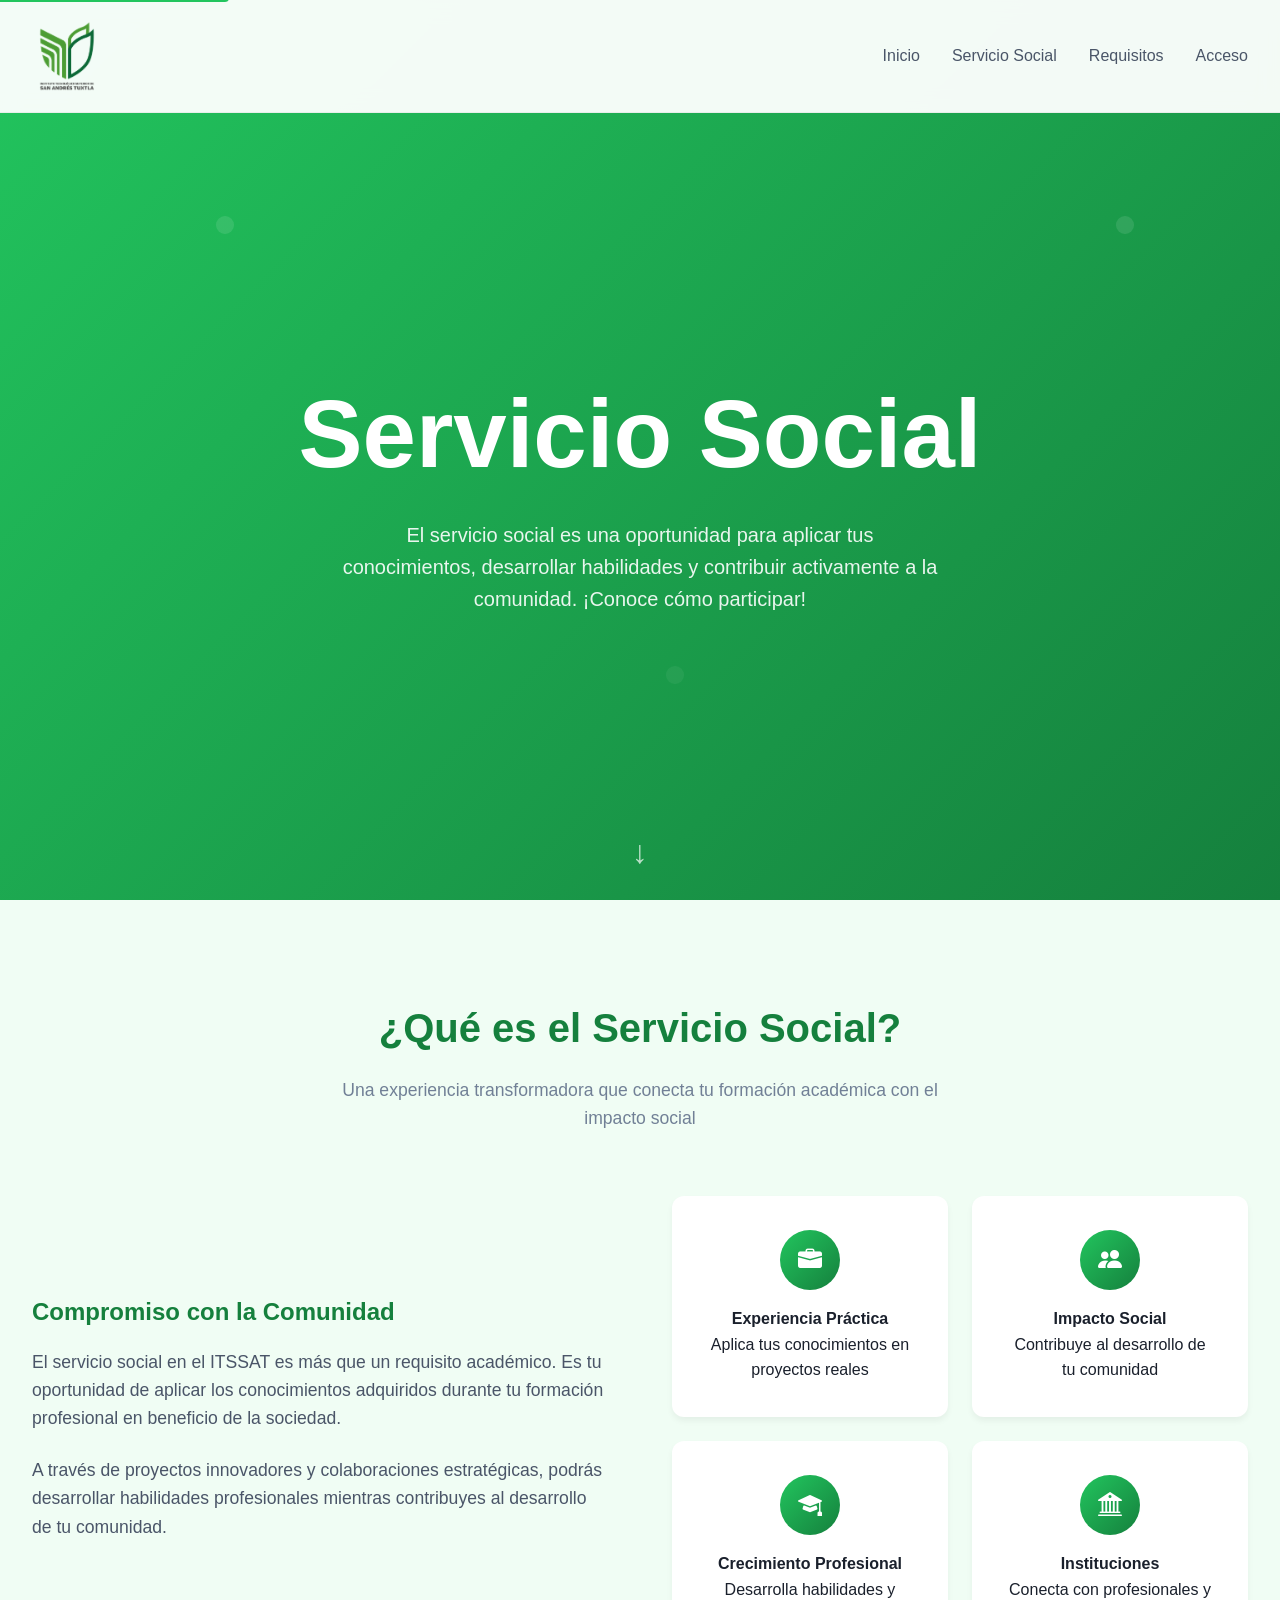
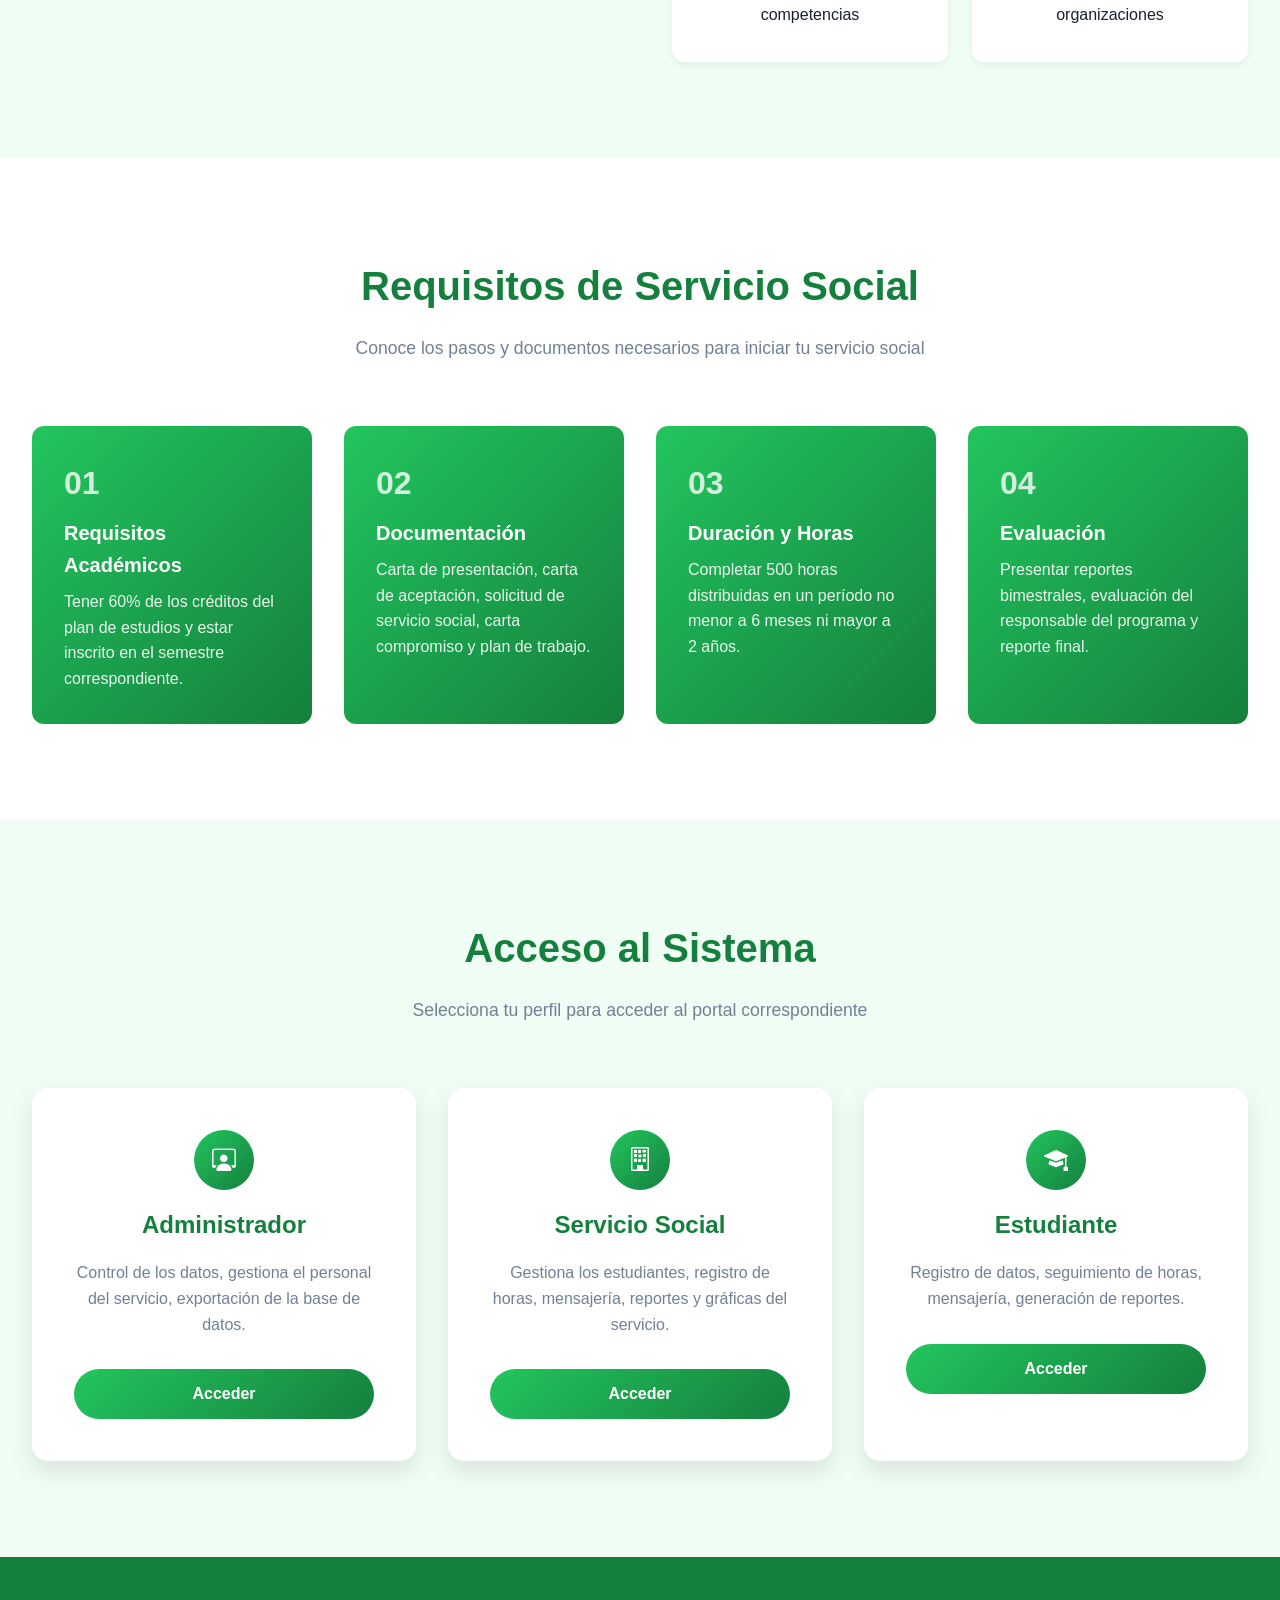
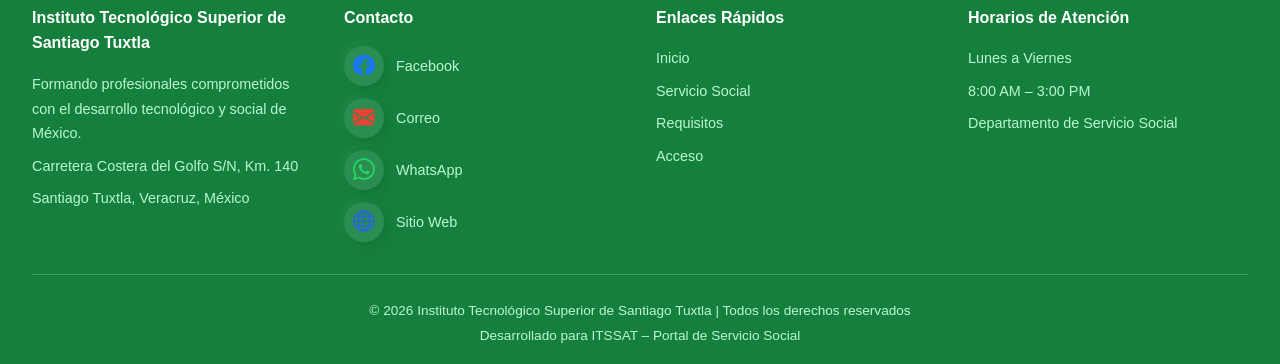
==== login.html @ a5c247c0 "Add files via upload" ====
<!DOCTYPE html>
<html lang="es">
<head>
    <meta charset="UTF-8">
    <meta name="viewport" content="width=device-width, initial-scale=1.0">
    <meta name="robots" content="noindex, nofollow">
    <meta http-equiv="X-Content-Type-Options" content="nosniff">
    <meta http-equiv="X-Frame-Options" content="SAMEORIGIN">
    <meta http-equiv="Referrer-Policy" content="strict-origin-when-cross-origin">
    <title>Acceso · ITSSAT</title>
    <link rel="icon" type="image/png" href="tec.png">
    <link rel="stylesheet"
          href="https://cdnjs.cloudflare.com/ajax/libs/font-awesome/6.4.0/css/all.min.css"
          integrity="sha512-iecdLmaskl7CVkqkXNQ/ZH/XLlvWZOJyj7Yy7tcenmpD1ypASozpmT/E0iPtmFIB46ZmdtAc9eNBvH0H/ZpiBw=="
          crossorigin="anonymous" referrerpolicy="no-referrer">
    <link rel="stylesheet" href="style_componentes.css">
    <link rel="stylesheet" href="style_login.css">
    <link rel="stylesheet" href="style_animaciones.css">
</head>
<body>

<!-- PRELOADER -->
    <div class="preloader" id="preloader" aria-hidden="true" role="status">
        <div class="loader"></div>
    </div>

<!-- PANEL BIENVENIDA -->
    <div class="container-bienvenido">
        <img src="Itssat.png"
             class="logo"
             alt="Logo del Instituto Tecnológico Superior de Santiago Tuxtla"
             width="120" height="130">
        <div class="bienvenida">
            <h1 id="tituloRol">Bienvenido</h1>
            <p id="subtituloRol"></p>
        </div>
    </div>

<!-- PANEL FORMULARIOS -->
    <div class="container-derecho">
        <div class="form-container">

            <!-- FORMULARIO 1: LOGIN -->
            <div id="loginForm" class="form-section active" role="region" aria-label="Iniciar sesión">
                <div class="form-header">
                    <div class="icon-header" aria-hidden="true"><i class="fas fa-circle-user"></i></div>
                    <h2>Iniciar Sesión</h2>
                </div>
                <div id="loginForm" class="form-section active">
                <form id="formLogin" novalidate autocomplete="on">
                    <div class="form-group">
                        <label for="correo" class="sr-only">Correo electrónico</label>
                        <span class="icon" aria-hidden="true">📧</span>
                        <input type="email" id="correo" name="correo"
                               placeholder="Correo Electrónico"
                               autocomplete="username"
                               maxlength="100" required>
                    </div>
                    <div class="form-group">
                        <label for="password" class="sr-only">Contraseña</label>
                        <span class="icon" aria-hidden="true">🔑</span>
                        <input type="password" id="password" name="password"
                               placeholder="Contraseña"
                               autocomplete="current-password"
                               maxlength="20" required>
                        <button type="button" class="toggle-password" id="togglePasswordBtn"
                                aria-label="Mostrar u ocultar contraseña">👁️</button>
                    </div>
                    <div class="btn-group">
                        <button type="submit" id="loginBtn" class="btn-login btn-verde-login">Iniciar Sesión</button>
                    </div>
                    <div class="separador"></div>
                    <div class="btn-group">
                        <button type="button" class="btn-login btn-red-login" id="irRecuperacionBtn">¿Olvidé mi Contraseña?</button>
                    </div>
                </form>
                </div>
            </div>

            <!-- FORMULARIO 2: RECUPERACIÓN PASO 1 -->
            <div id="recoveryForm" class="form-section" role="region" aria-label="Recuperar contraseña">
                <div class="form-header">
                    <div class="icon-header" aria-hidden="true"><i class="fas fa-lock icon-spinning"></i></div>
                    <h2>Recuperar Contraseña</h2>
                </div>
                <p class="recovery-subtitle">Ingresa tu correo para identificarte</p>
                <form id="formRecuperar" novalidate>
                    <div class="form-group">
                        <label for="correo_recuperar" class="sr-only">Correo electrónico</label>
                        <span class="icon" aria-hidden="true">📧</span>
                        <input type="email" id="correo_recuperar" name="correo_recuperar"
                               placeholder="Correo Electrónico"
                               autocomplete="email"
                               maxlength="100" required>
                    </div>
                    <div class="btn-group">
                        <button type="submit" class="btn-login btn-verde-login">Continuar</button>
                    </div>
                    <div class="separador"></div>
                    <div class="btn-group">
                        <button type="button" class="btn-login btn-red-login" id="irLoginBtn">Volver al Login</button>
                    </div>
                </form>
            </div>

            <!-- FORMULARIO 3: RECUPERACIÓN PASO 2 (desafío) -->
            <div id="challengeForm" class="form-section" role="region" aria-label="Verificar identidad">
                <div class="form-header">
                    <div class="icon-header" aria-hidden="true"><i class="fas fa-shield-halved"></i></div>
                    <h2>Verificar Identidad</h2>
                </div>
                <p class="recovery-subtitle">Ingresa tus credenciales secretas</p>
                <form id="formDesafio" novalidate>
                    <div class="form-group recovery-input-wrap">
                        <label for="respuesta_0" class="sr-only">Clave secreta 1</label>
                        <span class="icon" aria-hidden="true">🔑</span>
                        <input type="password" name="respuestas[]" id="respuesta_0"
                               placeholder="Clave secreta 1" autocomplete="off" maxlength="20" required>
                        <button type="button" class="toggle-password"
                                aria-label="Mostrar clave secreta 1" data-target="respuesta_0">👁️</button>
                    </div>
                    <div class="form-group recovery-input-wrap">
                        <label for="respuesta_1" class="sr-only">Clave secreta 2</label>
                        <span class="icon" aria-hidden="true">🔑</span>
                        <input type="password" name="respuestas[]" id="respuesta_1"
                               placeholder="Clave secreta 2" autocomplete="off" maxlength="20" required>
                        <button type="button" class="toggle-password"
                                aria-label="Mostrar clave secreta 2" data-target="respuesta_1">👁️</button>
                    </div>
                    <div class="form-group recovery-input-wrap">
                        <label for="respuesta_2" class="sr-only">Clave secreta 3</label>
                        <span class="icon" aria-hidden="true">🔑</span>
                        <input type="password" name="respuestas[]" id="respuesta_2"
                               placeholder="Clave secreta 3" autocomplete="off" maxlength="20" required>
                        <button type="button" class="toggle-password"
                                aria-label="Mostrar clave secreta 3" data-target="respuesta_2">👁️</button>
                    </div>
                    <div class="btn-group">
                        <button type="submit" class="btn-login btn-verde-login">Verificar</button>
                    </div>
                    <div class="separador"></div>
                    <div class="btn-group">
                        <button type="button" class="btn-login btn-red-login" id="cancelarDesafioBtn">Cancelar</button>
                    </div>
                </form>
            </div>

            <!-- FORMULARIO 4: NUEVA CONTRASEÑA (paso 3) -->
            <div id="resetPassForm" class="form-section" role="region" aria-label="Nueva contraseña">
                <div class="form-header">
                    <div class="icon-header" aria-hidden="true"><i class="fas fa-lock-open"></i></div>
                    <h2>Nueva Contraseña</h2>
                </div>
                <form id="formNuevaPass" novalidate>
                    <div class="form-group">
                        <label for="nueva_password" class="sr-only">Nueva contraseña</label>
                        <span class="icon" aria-hidden="true">🔒</span>
                        <input type="password" id="nueva_password" name="nueva_password"
                               placeholder="Nueva contraseña"
                               autocomplete="new-password"
                               maxlength="20" required>
                        <button type="button" class="toggle-password" id="toggleNuevaBtn"
                                aria-label="Mostrar nueva contraseña">👁️</button>
                    </div>
                    <div class="pass-strength"
                         role="progressbar" aria-label="Fortaleza de contraseña"
                         aria-valuenow="0" aria-valuemin="0" aria-valuemax="100">
                        <div class="pass-strength-fill" id="passStrengthFill2"></div>
                    </div>
                    <span class="pass-hint" id="passStrengthLabel2" aria-live="polite">
                        Escribe para ver la fortaleza
                    </span>
                    <div class="form-group">
                        <label for="repetir_password" class="sr-only">Repite la contraseña</label>
                        <span class="icon" aria-hidden="true">🔒</span>
                        <input type="password" id="repetir_password" name="repetir_password"
                               placeholder="Repite la contraseña"
                               autocomplete="new-password"
                               maxlength="20" required>
                        <button type="button" class="toggle-password" id="toggleRepetirBtn"
                                aria-label="Mostrar repetición de contraseña">👁️</button>
                    </div>
                    <p id="msg-pass" class="msg-pass msg-pass--hidden" aria-live="polite" role="alert"></p>
                    <div class="btn-group">
                        <button type="submit" id="btnGuardarPass" class="btn-login btn-verde-login" disabled>Confirmar</button>
                    </div>
                </form>
                <div class="separador"></div>
                <div class="btn-group">
                    <button type="button" class="btn-login btn-red-login" id="cancelarResetBtn">Cancelar</button>
                </div>
            </div>

        </div>
    </div>

<!-- MODAL UNIVERSAL -->
    <div class="modal-overlay" id="modalOverlay" role="dialog" aria-modal="true"
         aria-labelledby="modalTitle" aria-describedby="modalText">
        <div class="modal-content" id="modalContent">
            <i   class="modal-icon"    id="modalIcon"    aria-hidden="true"></i>
            <div class="modal-title"   id="modalTitle"   tabindex="-1"></div>
            <div class="modal-text"    id="modalText"></div>
            <div class="modal-actions" id="modalActions"></div>
        </div>
    </div>

    <script src="componentes.js"></script>
    <script src="login.js"></script>
    <script>
        /* ── CONFIGURACIÓN ── */
        /* IMPORTANTE: cambia esta URL por la de tu Byet Host cuando la tengas */
        var API_URL = 'https://serviciosocial.byethost11.com/api_login.php';

        /* Detectar rol desde la URL: login.html?role=administrador */
        var ROLES_INFO = {
            administrador: { titulo: '¡Bienvenido Administrador!',  subtitulo: 'Accede con tu usuario para consultar y administrar la base de datos' },
            personal:      { titulo: '¡Bienvenido Personal!',       subtitulo: 'Gestiona estudiantes, horas, reportes y más' },
            estudiante:    { titulo: '¡Bienvenido Estudiante!',      subtitulo: 'Consulta tu avance, horas y reportes de servicio social' }
        };

        var params = new URLSearchParams(location.search);
        var role   = params.get('role') || '';

        if (!ROLES_INFO[role]) {
            location.replace('index.html');
        } else {
            document.getElementById('tituloRol').textContent   = ROLES_INFO[role].titulo;
            document.getElementById('subtituloRol').textContent = ROLES_INFO[role].subtitulo;
        }

        /* ── CSRF: obtener token del backend al cargar ── */
        var csrfToken = '';
        fetch(API_URL + '?accion=csrf&role=' + encodeURIComponent(role))
            .then(function(r){ return r.json(); })
            .then(function(d){ csrfToken = d.csrf_token || ''; })
            .catch(function(){ csrfToken = ''; });

        /* ── HELPERS ── */
        function mostrarSolo(el) {
            ['loginForm','recoveryForm','challengeForm','resetPassForm'].forEach(function(id){
                var f = document.getElementById(id);
                if (f) f.classList.remove('active');
            });
            if (el) {
                el.classList.add('active');
                var primer = el.querySelector('input, button');
                if (primer) primer.focus();
            }
        }

        function apiPost(data) {
            data.role       = role;
            data.csrf_token = csrfToken;
            return fetch(API_URL, {
                method:      'POST',
                credentials: 'include',
                headers:     { 'Content-Type': 'application/json' },
                body:        JSON.stringify(data)
            }).then(function(r){ return r.json(); });
        }

        /* ── INICIALIZACIÓN ── */
        initPreloader();
        initModal();
        initLogin({
            campoLogin:      'correo',
            validarCorreo:   true,
            campoRecuperar:  'correo_recuperar',
            validarCorreoRec: true,
            txtIniciando:    'Iniciando...',
            txtRecuperando:  'Recuperando...'
        });

        /* Toggle contraseñas */
        document.getElementById('togglePasswordBtn').addEventListener('click', function(){
            togglePassword('password', this);
        });
        document.querySelectorAll('#challengeForm .toggle-password').forEach(function(btn){
            btn.addEventListener('click', function(){ togglePassword(this.dataset.target, this); });
        });
        var tnb = document.getElementById('toggleNuevaBtn');
        var trb = document.getElementById('toggleRepetirBtn');
        if (tnb) tnb.addEventListener('click', function(){ togglePassword('nueva_password',   this); });
        if (trb) trb.addEventListener('click', function(){ togglePassword('repetir_password', this); });

        /* Navegación entre formularios */
        document.getElementById('irRecuperacionBtn').addEventListener('click', function(){
            mostrarSolo(document.getElementById('recoveryForm'));
        });
        document.getElementById('irLoginBtn').addEventListener('click', function(){
            mostrarSolo(document.getElementById('loginForm'));
        });
        document.getElementById('cancelarDesafioBtn').addEventListener('click', function(){
            apiPost({ accion: 'cancelar_restablecer' }).finally(function(){
                mostrarSolo(document.getElementById('loginForm'));
            });
        });
        document.getElementById('cancelarResetBtn').addEventListener('click', function(){
            apiPost({ accion: 'cancelar_restablecer' }).finally(function(){
                mostrarSolo(document.getElementById('loginForm'));
            });
        });

        /* ── SUBMIT LOGIN ── */
        document.getElementById('formLogin').addEventListener('submit', function(e){
            e.preventDefault();
            var correo   = document.getElementById('correo').value.trim();
            var password = document.getElementById('password').value;
            if (!correo || !password) { modalError('Error', 'Complete todos los campos'); return; }
            var btn = this.querySelector('button[type="submit"]');
            btn.disabled = true; btn.textContent = 'Iniciando...';

            apiPost({ accion: 'login', correo: correo, password: password })
                .then(function(d){
                    if (d.ok) {
                        location.href = d.redirect || 'menu.html';
                    } else {
                        modalError('Error', d.msg || 'Correo o contraseña incorrectos.');
                        btn.disabled = false; btn.textContent = 'Iniciar Sesión';
                    }
                })
                .catch(function(){
                    modalError('Error', 'No se pudo conectar. Intente más tarde.');
                    btn.disabled = false; btn.textContent = 'Iniciar Sesión';
                });
        });

        /* ── SUBMIT RECUPERAR PASO 1 ── */
        document.getElementById('formRecuperar').addEventListener('submit', function(e){
            e.preventDefault();
            var correo = document.getElementById('correo_recuperar').value.trim();
            if (!correo) { modalError('Error', 'Ingrese su correo'); return; }
            var btn = this.querySelector('button[type="submit"]');
            btn.disabled = true; btn.textContent = 'Verificando...';

            apiPost({ accion: 'recuperar_paso1', correo_recuperar: correo })
                .then(function(d){
                    if (d.ok) {
                        mostrarSolo(document.getElementById('challengeForm'));
                        modalWarning('Verifica tu identidad',
                            'Escribe tus 3 respuestas en orden, tal como las registraste.');
                    } else {
                        modalError('Error', d.msg || 'No se pudo procesar.');
                    }
                    btn.disabled = false; btn.textContent = 'Continuar';
                })
                .catch(function(){
                    modalError('Error', 'No se pudo conectar.');
                    btn.disabled = false; btn.textContent = 'Continuar';
                });
        });

        /* ── SUBMIT DESAFÍO PASO 2 ── */
        document.getElementById('formDesafio').addEventListener('submit', function(e){
            e.preventDefault();
            var r0 = document.getElementById('respuesta_0').value;
            var r1 = document.getElementById('respuesta_1').value;
            var r2 = document.getElementById('respuesta_2').value;
            var btn = this.querySelector('button[type="submit"]');
            btn.disabled = true; btn.textContent = 'Verificando...';

            apiPost({ accion: 'recuperar_paso2', respuestas: [r0, r1, r2] })
                .then(function(d){
                    if (d.ok) {
                        mostrarSolo(document.getElementById('resetPassForm'));
                        modalWarning('Nueva contraseña',
                            'Mínimo 8 y máximo 20 caracteres.');
                    } else {
                        modalError('Error', d.msg || 'Respuestas incorrectas.');
                    }
                    btn.disabled = false; btn.textContent = 'Verificar';
                })
                .catch(function(){
                    modalError('Error', 'No se pudo conectar.');
                    btn.disabled = false; btn.textContent = 'Verificar';
                });
        });

        /* ── SUBMIT NUEVA CONTRASEÑA PASO 3 ── */
        document.getElementById('formNuevaPass').addEventListener('submit', function(e){
            e.preventDefault();
            var nueva   = document.getElementById('nueva_password').value;
            var repetir = document.getElementById('repetir_password').value;
            if (nueva !== repetir) { modalError('Error', 'Las contraseñas no coinciden'); return; }
            if (nueva.length < 8)  { modalError('Error', 'Mínimo 8 caracteres'); return; }
            var btn = document.getElementById('btnGuardarPass');
            btn.disabled = true; btn.textContent = 'Guardando...';

            apiPost({ accion: 'restablecer_password', nueva_password: nueva, repetir_password: repetir })
                .then(function(d){
                    if (d.ok) {
                        modalSuccess('¡Listo!', d.msg || 'Contraseña actualizada.', function(){
                            mostrarSolo(document.getElementById('loginForm'));
                        });
                    } else {
                        modalError('Error', d.msg || 'No se pudo guardar.');
                        btn.disabled = false; btn.textContent = 'Confirmar';
                    }
                })
                .catch(function(){
                    modalError('Error', 'No se pudo conectar.');
                    btn.disabled = false; btn.textContent = 'Confirmar';
                });
        });

        /* Medidor fortaleza contraseña */
        if (typeof initPasswordMatch === 'function') {
            initPasswordMatch({
                inputNuevaId:   'nueva_password',
                inputRepetirId: 'repetir_password',
                btnGuardarId:   'btnGuardarPass',
                msgId:          'msg-pass',
                fillId:         'passStrengthFill2',
                labelId:        'passStrengthLabel2',
                maxLen:         20,
            });
        }
    </script>
</body>
</html>
---- style_componentes.css ----
/* <--- FUENTE BASE ---> */
body { font-family: -apple-system, 'SF Pro Display', BlinkMacSystemFont, 'Segoe UI', sans-serif; }

/* <--- SCROLLBAR ---> */
::-webkit-scrollbar {
    width: 8px;
    height: 8px;
}

::-webkit-scrollbar-track {
    background: #e8ecef;
    border-radius: 10px;
}

::-webkit-scrollbar-thumb {
    background: linear-gradient(135deg, #a3b1c6, #c8d0da);
    border-radius: 10px;
}

::-webkit-scrollbar-thumb:hover { background: linear-gradient(135deg, #22c55e, #15803d); }

/* <--- PRELOADER ---> */
.preloader {
    position: fixed;
    top: 0;
    left: 0;
    width: 100%;
    height: 100%;
    background: #e8ecef;
    display: flex;
    align-items: center;
    justify-content: center;
    z-index: 10000;
    transition: opacity 0.5s ease, visibility 0.5s ease;
}

.preloader.hidden {
    opacity: 0;
    visibility: hidden;
}

.loader {
    width: 72px;
    height: 72px;
    border-radius: 50%;
    border: 3px solid transparent;
    border-top-color: #22c55e;
    animation: spin 0.9s linear infinite;
    box-shadow:
                6px 6px 14px rgba(163, 177, 198, 0.65),
                -5px -5px 12px rgba(255, 255, 255, 0.90);
}

/* <--- FORTALEZA DE CONTRASEÑA ---> */
/*Linea*/
.pass-strength {
    height: 5px;
    background: #e2e8f0;
    border-radius: 3px;
    margin: 6px 0 4px;
    overflow: hidden;
}

.pass-strength-fill {
    height: 100%;
    width: 0%;
    border-radius: 3px;
    background: transparent;
    transition: width 0.3s ease, background 0.3s ease;
}

.pass-hint {
    display: block;
    font-size: 12px;
    color: #8fa3b1;
}

.pass-hint--hidden { display: none; }

.sesion-expirada {
    text-align: center;
    color: #ef4444;
    font-size: 0.9rem;
    margin-top: 1rem; 
}

/* Niveles de fortaleza — barra */
.pass-strength-fill.pass--muy-debil { background: #ef4444; }
.pass-strength-fill.pass--debil      { background: #f59e0b; }
.pass-strength-fill.pass--buena      { background: #22c55e; }
.pass-strength-fill.pass--fuerte     { background: #15803d; }

/* Labels de fortaleza */
.pass-hint.pass--muy-debil,
.pass-hint.pass--debil,
.pass-hint.pass--buena,
.pass-hint.pass--fuerte,
.msg-pass {
    font-size: 13px;
    font-weight: 600;
}

.pass-hint.pass--muy-debil, .msg-pass { color: #ef4444; }
.pass-hint.pass--debil     { color: #f59e0b; }
.pass-hint.pass--buena, .msg-pass--ok { color: #22c55e; }
.pass-hint.pass--fuerte    { color: #15803d; }

/* Contraseñas coinciden */
/* Contraseñas coinciden */
.msg-pass {
    display: block;
    min-height: 10px; /* Reserva espacio fijo */
    margin: 4px 0 8px;
    font-size: 13px;
    font-weight: 600;
    opacity: 1;
    visibility: visible;
    transition: opacity 0.25s ease;
}

/* Oculto sin mover elementos */
.msg-pass--hidden {
    opacity: 0;
    visibility: hidden;
}
        

/* <--- BOTONES RADIO SEXO ---> */

        .radio-group {
            display: flex;
            gap: 12px;
            width: 100%;
        }

        .radio-card {
            flex: 1;
            display: flex;
            align-items: center;
            justify-content: center;
            gap: 10px;
            padding: 12px 14px;
            border-radius: 12px;
            cursor: pointer;
            background: #e8ecef;
            text-align: center;
            user-select: none;
            transition: all 0.22s ease;
            box-shadow:
                4px 4px 10px rgba(163, 177, 198, 0.50),
                -3px -3px 7px rgba(255, 255, 255, 0.85);
        }

        .radio-card input[type="radio"] {
            display: none;
        }

        .radio-circle {
            width: 18px;
            height: 18px;
            border-radius: 50%;
            border: 2px solid #a3b1c6;
            display: flex;
            align-items: center;
            justify-content: center;
            flex-shrink: 0;
            transition: all 0.2s ease;
        }

        .radio-circle::after {
            content: '';
            width: 8px;
            height: 8px;
            border-radius: 50%;
            background: #22c55e;
            transform: scale(0);
            transition: transform 0.2s ease;
        }

        .radio-label {
            font-size: 13px;
            font-weight: 600;
            color: #2d3748;
        }

        .radio-card i {
            font-size: 15px;
            color: #a3b1c6;
            transition: color 0.2s ease;
        }

        .radio-card.selected {
            background: linear-gradient(145deg, #d4f5e0, #e8ecef);
            box-shadow:
                4px 4px 10px rgba(163, 177, 198, 0.50),
                -3px -3px 7px rgba(255, 255, 255, 0.85),
                0 0 0 2px rgba(34, 197, 94, 0.35);
        }

        .radio-card.selected .radio-circle       { border-color: #22c55e; }
        .radio-card.selected .radio-circle::after{ transform: scale(1); }
        .radio-card.selected .radio-label        { color: #15803d; }
        .radio-card.selected i                   { color: #22c55e; }

        .radio-group.disabled .radio-card {
            cursor: not-allowed;
            opacity: 0.65;
        }

/* <--- DIVIDER ---> */

        .section-divider {
            height: 1px;
            background: linear-gradient(90deg, transparent, rgba(163, 198, 180, 0.35), transparent);
        }

/* <--- CAMPOS ---> */

        .fields-grid.cols-3 {
            display: flex;
            flex-wrap: wrap;
        }

/* <--- MODAL FORM ---> */

        .modal-form {
            background: #e8ecef;
            border-radius: 22px;
            overflow: hidden;
            box-shadow:
                8px 8px 20px rgba(163, 177, 198, 0.58),
                -6px -6px 16px rgba(255, 255, 255, 0.90);
            border: 1px solid rgba(255, 255, 255, 0.55);
            display: flex;
            flex-direction: column;
            animation: fadeInUp 0.60s cubic-bezier(.22,.68,0,1.2) backwards;
            transition:
                box-shadow   0.35s ease,
                transform    0.35s ease,
                border-color 0.35s ease;
        }

        .modal-form-body {
            padding: 24px;
            overflow-y: auto;
            flex: 1;
        }

        .modal-form-footer {
            padding: 16px 24px 22px;
            display: flex;
            gap: 10px;
            justify-content: flex-end;
            border-top: 1px solid rgba(163,177,198,.18);
            flex-shrink: 0;
        }

        .modal-form-header {
            padding: 18px 22px 14px;
            display: flex;
            align-items: center;
            justify-content: space-between;
            border-bottom: 1px solid rgba(163, 177, 198, 0.18);
            flex-shrink: 0;
        }

        .modal-form-header-left {
            display: flex;
            align-items: center;
            gap: 12px;
        }

        .modal-form-hicon {
            width: 40px;
            height: 40px;
            background: linear-gradient(145deg, #22c55e, #15803d);
            border-radius: 50%;
            display: flex;
            align-items: center;
            justify-content: center;
            color: #fff;
            font-size: 15px;
            flex-shrink: 0;
            animation: header-icon-breathe 3.5s ease infinite;
            transition: transform 0.30s cubic-bezier(.34,1.56,.64,1);
        }

        .modal-form-header h3 {
            font-size: 20px;
            font-weight: 800;
            color: #15803d;
            letter-spacing: -0.1px;
        }

        .modal-form-header p {
            font-size: 13px;
            font-weight: 500;
            color: #6d7b86;
            margin-top: 1px;
        }

        .btn-close-modal {
            background: #e8ecef;
            border: none;
            width: 32px;
            height: 32px;
            border-radius: 50%;
            cursor: pointer;
            color: #485158;
            font-size: 13px;
            display: flex;
            align-items: center;
            justify-content: center;
            flex-shrink: 0;
            box-shadow:
                3px 3px 7px rgba(163, 177, 198, .48),
                -2px -2px 5px rgba(255, 255, 255, .82);
            transition: color 0.18s, transform 0.18s, background 0.18s;
            /* CORRECCIÓN: animación eliminada del estado base — el botón ya está visible al cargar */
        }

        .btn-close-modal:hover {
            background: rgba(255,255,255,.35);
            transform: translateY(-2px);
        }

/* <--- MODAL UNIVERSAL ---> */

        .modal-overlay {
            display: none;
            position: fixed;
            inset: 0;
            background: rgba(30, 40, 50, 0.48);
            backdrop-filter: blur(3px);
            -webkit-backdrop-filter: blur(3px);
            z-index: 900;
            align-items: center;
            justify-content: center;
            animation: overlayIn 0.25s ease;
        }

        .modal-overlay.show { display: flex; }

        .modal-content {
            background: #e8ecef;
            border-radius: 24px;
            max-width: 460px;
            width: 92%;
            text-align: center;
            overflow: hidden;
            padding: 2.2rem 2.5rem 2rem;
            box-shadow:
                10px 10px 20px #c5c9cc,
                -10px -10px 20px #ffffff;
            /* CORRECCIÓN: modalBounceIn no existe en style_animaciones.css — se reemplaza por modalIn */
            animation: modalIn 0.32s ease;
        }

        .modal-icon {
            font-size: 3rem;
            margin-bottom: 0.8rem;
            line-height: 1;
            display: block;
        }

        .modal-title {
            font-size: 1.25rem;
            font-weight: 800;
            margin-bottom: 0.6rem;
            line-height: 1.3;
            color: #374151;
        }

        .modal-success .modal-icon  { color: #22c55e; }
        .modal-success .modal-title { color: #16a34a; }
        .modal-error .modal-icon    { color: #ef4444; }
        .modal-error .modal-title   { color: #dc2626; }
        .modal-warning .modal-icon  { color: #f59e0b; }
        .modal-warning .modal-title { color: #d97706; }

        .modal-text {
            font-size: 0.9rem;
            color: #6b7280;
            line-height: 1.65;
            margin-bottom: 1.6rem;
        }

        .modal-actions {
            display: flex;
            gap: 0.75rem;
            justify-content: center;
            flex-wrap: wrap;
        }

        /* CORRECCIÓN: .modal-btn tenía color: #ffffff sobre fondo #e8ecef — texto invisible.
           Se corrige para que el color base sea el texto oscuro cuando no hay modificador de color. */
        .modal-btn {
            display: inline-flex;
            align-items: center;
            justify-content: center;
            gap: 8px;
            padding: 0.72rem 1.6rem;
            border-radius: 14px;
            font-size: 0.82rem;
            font-weight: 700;
            border: none;
            cursor: pointer;
            text-transform: uppercase;
            letter-spacing: 0.5px;
            white-space: nowrap;
            background: #e8ecef;
            color: #374151;
            box-shadow:
                5px 5px 12px #c5c9cc,
                -5px -5px 12px #ffffff;
            transition: all 0.18s ease;
        }

        .modal-btn:active {
            box-shadow:
                inset 4px 4px 8px #c5c9cc,
                inset -4px -4px 8px #ffffff;
        }

        .modal-btn:hover {
            transform: translateY(-1px);
        }

        .modal-btn:focus-visible {
            outline: 1px solid #ffffff00;
            outline-offset: 3px;
        }

        /* CORRECCIÓN: .btn-white duplicada en 2 lugares — unificada aquí */
        .btn-white {
            background: #e8ecef;
            color: #535863;
            box-shadow:
                3px 3px 8px rgba(163, 177, 198, 0.42),
                -2px -2px 5px rgba(255, 255, 255, 0.78);
        }

        .btn-white:hover {
            transform: translateY(-1px);
            color: #2d3748;
            box-shadow:
                4px 4px 10px rgba(163, 177, 198, 0.48),
                -3px -3px 7px rgba(255, 255, 255, 0.84);
        }

        /* Modal Botones con color */
        .btn-success { background: #16a34a; color: #fff; }
        .btn-error   { background: #dc2626; color: #fff; }
        .btn-warning { background: #d97706; color: #fff; }

        .btn-success,
        .btn-error,
        .btn-warning {
            box-shadow:
                5px 5px 12px #afb0b1,
                -8px -8px 8px #ffffff;
            border: 1px solid rgb(184, 182, 182);
        }

/* <--- BUSCADOR ---> */

        .filter-group {
            position: relative;
        }

        .search-box {
            display: flex;
            align-items: center;
            background: #e8ecef;
            border: none;
            border-radius: 12px;
            padding: 0 14px;
            height: 40px;
            width: 250px;
            transition: all 0.25s ease;
            box-shadow:
                inset 4px 4px 8px rgba(163, 177, 198, 0.50),
                inset -3px -3px 7px rgba(255, 255, 255, 0.85);
        }

        .search-box:focus-within {
            box-shadow:
                inset 5px 5px 10px rgba(163, 177, 198, 0.55),
                inset -4px -4px 8px rgba(255, 255, 255, 0.90),
                0 0 0 2px rgba(34, 197, 94, 0.28);
        }

        .search-box i.fa-search {
            color: #8fa3b1;
            font-size: 13px;
            margin-right: 8px;
        }

        .search-main-input {
            flex: 1;
            border: none;
            background: transparent;
            font-size: 13.5px;
            outline: none;
            color: #2d3748;
            font-family: -apple-system, 'SF Pro Display', BlinkMacSystemFont, sans-serif;
        }

        .search-main-input::placeholder {
            color: #a3b1c6;
        }

        .clear-search {
            background: none;
            border: none;
            cursor: pointer;
            color: #a3b1c6;
            font-size: 12px;
            display: flex;
            align-items: center;
            justify-content: center;
            transition: color 0.15s, background 0.15s;
            border-radius: 50%;
            width: 20px;
            height: 20px;
        }

        /* CORRECCIÓN: el hover de .clear-search cambiaba dimensiones
           de forma abrupta porque la declaración base no tenía width/height fijos.
           Se mueven al estado base y solo se cambia fondo/color en hover. */
        .clear-search:hover {
            color: #ffffff;
            background: rgb(66, 77, 71);
        }

        .search-suggestions {
            position: absolute;
            top: calc(100% + 10px);
            left: 0;
            right: 0;
            background: #e8ecef;
            border-radius: 14px;
            max-height: 280px;
            overflow-y: auto;
            display: none;
            z-index: 200;
            box-shadow:
                8px 8px 20px rgba(163, 177, 198, 0.65),
                -6px -6px 14px rgba(255, 255, 255, 0.88);
        }

        .search-suggestions.active {
            display: block;
        }

        .suggestion-item {
            display: flex;
            align-items: center;
            gap: 12px;
            padding: 10px 14px;
            cursor: pointer;
            border-bottom: 1px solid rgba(163, 177, 198, 0.18);
            transition: background 0.18s;
        }

        .suggestion-item:last-child {
            border-bottom: none;
        }

        .suggestion-item:hover {
            background: rgba(34, 197, 94, 0.07);
        }

        .suggestion-avatar {
            width: 34px;
            height: 34px;
            border-radius: 50%;
            background: linear-gradient(135deg, #22c55e, #15803d);
            display: flex;
            align-items: center;
            justify-content: center;
            font-weight: 700;
            font-size: 13px;
            color: #fff;
            flex-shrink: 0;
            text-transform: uppercase;
            box-shadow:
                3px 3px 7px rgba(163, 177, 198, 0.50),
                -2px -2px 5px rgba(255, 255, 255, 0.80);
        }

        .suggestion-info {
            flex: 1;
            min-width: 0;
        }

        .suggestion-name {
            font-size: 13px;
            font-weight: 600;
            color: #000000;
            white-space: nowrap;
            overflow: hidden;
            text-overflow: ellipsis;
        }

        .suggestion-control {
            font-size: 11px;
            color: #2a683c;
        }

        .no-suggestions {
            padding: 14px;
            text-align: center;
            color: #175a42;
            font-size: 13.5px;
            font-weight: 600;
        }

        .highlight {
            background: rgba(34, 197, 94, 0.22);
            border-radius: 3px;
            padding: 0 2px;
        }

/* <--- INFORMACIÓN TABLA ---> */

        .table-info-bar {
            display: flex;
            justify-content: space-between;
            align-items: center;
            padding: 14px 20px;
            background: #e8ecef;
            border-radius: 16px;
            margin-bottom: 0.6rem;
            margin-top: 0.6rem;
            flex-wrap: wrap;
            gap: 14px;
            transition: transform 0.25s ease, box-shadow 0.25s ease;
            animation: fadeInUp 0.6s ease forwards;
            box-shadow:
                6px 6px 16px rgba(163, 177, 198, 0.58),
                -5px -5px 12px rgba(255, 255, 255, 0.88);
            border: 1px solid rgba(255, 255, 255, 0.55);
        }

        .table-info-bar:hover {
            transform: translateY(-3px);
            box-shadow:
                9px 9px 22px rgba(163, 177, 198, 0.65),
                -7px -7px 16px rgba(255, 255, 255, 0.92);
        }

        .records-info {
            display: flex;
            align-items: center;
            gap: 10px;
            color: #2d6a4f;
            font-size: 13.5px;
            font-weight: 500;
        }

        .records-info .separator {
            color: #a3b1c6;
            margin: 0 4px;
        }

        .records-info strong {
            color: #15803d;
            font-weight: 700;
        }

        .btn-sin-info {
            display: inline-flex;
            align-items: center;
            gap: 6px;
            padding: 7px 14px;
            color: #15803d;
            border-radius: 10px;
            text-decoration: none;
            font-size: 13px;
            font-weight: 600;
            transition: all 0.22s ease;
            cursor: pointer;
            background: #e8ecef;
            box-shadow:
                3px 3px 8px rgba(163, 177, 198, 0.50),
                -2px -2px 6px rgba(255, 255, 255, 0.85);
        }

        .btn-sin-info:hover {
            background: linear-gradient(145deg, #22c55e, #15803d);
            color: #fff;
            transform: translateY(-2px);
            box-shadow:
                4px 4px 10px rgba(163, 177, 198, 0.55),
                -3px -3px 8px rgba(255, 255, 255, 0.85),
                0 4px 12px rgba(34, 197, 94, 0.30);
        }

        .btn-sin-info.activo,
        .btn-sin-info.activo:hover {
            background: linear-gradient(145deg, #22c55e, #15803d);
            color: white;
        }

/* <--- PAGINACIÓN ---> */

        /* CORRECCIÓN: slideInRight no existe en style_animaciones.css — se reemplaza por fadeInUp */
        .pagination {
            display: flex;
            align-items: center;
            gap: 5px;
            animation: fadeInUp 0.6s ease;
        }

        .page-btn,
        .page-num {
            display: inline-flex;
            align-items: center;
            justify-content: center;
            width: 34px;
            height: 34px;
            border-radius: 10px;
            font-size: 13px;
            font-weight: 500;
            text-decoration: none;
            transition: all 0.18s ease;
            color: #5a6a7a;
            border: none;
            cursor: pointer;
            background: #e8ecef;
            box-shadow:
                4px 4px 9px rgba(163, 177, 198, 0.52),
                -3px -3px 7px rgba(255, 255, 255, 0.85);
        }

        .page-btn:hover,
        .page-num:hover {
            color: #15803d;
            box-shadow:
                5px 5px 12px rgba(163, 177, 198, 0.58),
                -4px -4px 9px rgba(255, 255, 255, 0.90),
                0 0 0 1.5px rgba(34, 197, 94, 0.25);
        }

        .page-num.active {
            background: linear-gradient(145deg, #22c55e, #15803d);
            color: #fff;
            font-weight: 700;
            box-shadow:
                4px 4px 10px rgba(163, 177, 198, 0.55),
                -3px -3px 7px rgba(255, 255, 255, 0.80),
                0 4px 12px rgba(34, 197, 94, 0.35);
        }

        .pagination-bottom {
            position: sticky;
            bottom: 0;
            z-index: 1000;
            display: grid;
            grid-template-columns: 1fr auto 1fr;
            align-items: center;
            padding: 16px 20px;
            border-top: 1px solid rgba(163, 177, 198, 0.22);
            background: #e8ecef;
            gap: 12px;
            border-radius: 0 0 18px 18px;
            animation: fadeInUp 0.6s ease;
        }

        .pagination-bottom .pagination    { justify-self: start; }
        .pagination-bottom .records-info  { justify-self: center; text-align: center; }
        .pagination-bottom .goto-page     { justify-self: end; }

        .pagination-bottom--solo {
            display: flex;
            justify-content: center;
            /* CORRECCIÓN: grid-template-columns: unset no tiene efecto en display:flex — eliminado */
        }

        .goto-page {
            display: flex;
            align-items: center;
            gap: 8px;
        }

        .goto-page label {
            font-size: 12.5px;
            color: #8fa3b1;
            font-weight: 500;
        }

        .goto-page input[type="number"] {
            width: 56px;
            height: 34px;
            border: none;
            border-radius: 10px;
            text-align: center;
            font-family: -apple-system, 'SF Pro Display', BlinkMacSystemFont, sans-serif;
            font-size: 13px;
            color: #2d3748;
            background: #e8ecef;
            outline: none;
            transition: all 0.18s;
            box-shadow:
                inset 3px 3px 7px rgba(163, 177, 198, 0.45),
                inset -2px -2px 5px rgba(255, 255, 255, 0.82);
        }

        .goto-page input[type="number"]:focus {
            box-shadow:
                inset 4px 4px 9px rgba(163, 177, 198, 0.50),
                inset -3px -3px 6px rgba(255, 255, 255, 0.88),
                0 0 0 2px rgba(34, 197, 94, 0.25);
        }

        .btn-goto {
            width: 34px;
            height: 34px;
            background: linear-gradient(145deg, #22c55e, #15803d);
            color: #fff;
            border: none;
            border-radius: 10px;
            cursor: pointer;
            display: flex;
            align-items: center;
            justify-content: center;
            font-size: 13px;
            transition: all 0.18s;
            box-shadow:
                4px 4px 10px rgba(163, 177, 198, 0.52),
                -3px -3px 7px rgba(255, 255, 255, 0.82),
                0 3px 10px rgba(34, 197, 94, 0.28);
        }

        .btn-goto:hover {
            transform: scale(1.06);
            box-shadow:
                5px 5px 13px rgba(163, 177, 198, 0.58),
                -4px -4px 9px rgba(255, 255, 255, 0.88),
                0 5px 14px rgba(34, 197, 94, 0.36);
        }

        .btn-goto:active {
            transform: scale(0.95);
            box-shadow:
                inset 3px 3px 7px rgba(0,0,0,0.14),
                inset -2px -2px 5px rgba(255,255,255,0.55);
        }

/* <--- TABLA ---> */

        .management-section {
            background: #e8ecef;
            padding: 14px;
            overflow: hidden;
            border-radius: 20px;
            animation: fadeInUp 0.7s ease;
            box-shadow:
                8px 8px 20px rgba(163, 177, 198, 0.60),
                -6px -6px 16px rgba(255, 255, 255, 0.90);
        }

        .table-wrap { overflow-x: auto; }

        .data-table {
            width: 100%;
            min-width: 100%;
            border-collapse: separate;
            border-spacing: 0 6px;
            font-size: 0.875rem;
        }

        .data-table th,
        .data-table td {
            text-align: center;
            vertical-align: middle;
        }

        .data-table thead {
            position: sticky;
            top: 0;
            z-index: 10;
        }

        .data-table th {
            background: linear-gradient(135deg, #22c55e, #15803d);
            padding: 13px 16px;
            font-weight: 700;
            font-size: 0.72rem;
            letter-spacing: 0.5px;
            color: #fff;
            text-shadow: 1px 1px 3px rgba(0,0,0,0.25);
            white-space: nowrap;
        }

        .data-table th:first-child { border-radius: 12px 0 0 12px; }
        .data-table th:last-child  { border-radius: 0 12px 12px 0; }

        .data-table tbody tr {
            transition: all 0.22s ease;
        }

        .data-table tbody tr td {
            background: #e8ecef;
            padding: 11px 16px;
            font-size: 13px;
            color: #2d3748;
            box-shadow:
                3px 3px 8px rgba(163, 177, 198, 0.40),
                -2px -2px 6px rgba(255, 255, 255, 0.80);
        }

        .data-table tbody tr td:first-child { border-radius: 10px 0 0 10px; }
        .data-table tbody tr td:last-child  { border-radius: 0 10px 10px 0; }

        .data-table tbody tr:hover td {
            background: #dde8dd;
            box-shadow:
                5px 5px 12px rgba(163, 177, 198, 0.50),
                -4px -4px 9px rgba(255, 255, 255, 0.88),
                0 0 0 1px rgba(34, 197, 94, 0.18);
            transform: scale(1.003);
        }

        .editable-input {
            border: none;
            background: transparent;
            text-align: center;
            font-size: 13px;
            max-width: 100%;
            padding: 5px 8px;
            border-radius: 8px;
            transition: all 0.22s ease;
            font-family: -apple-system, 'SF Pro Display', BlinkMacSystemFont, sans-serif;
            color: #2d3748;
        }

        .editable-input:hover {
            background: rgba(255,255,255,0.55);
            box-shadow:
                inset 2px 2px 5px rgba(163, 177, 198, 0.35),
                inset -1px -1px 4px rgba(255, 255, 255, 0.75);
        }

        .editable-input:focus {
            outline: none;
            background: rgba(255,255,255,0.75);
            box-shadow:
                inset 3px 3px 7px rgba(163, 177, 198, 0.42),
                inset -2px -2px 5px rgba(255, 255, 255, 0.82),
                0 0 0 2px rgba(34, 197, 94, 0.28);
            transform: scale(1.03);
        }

        select.editable-input {
            min-width: 110px;
            cursor: pointer;
            appearance: auto;
        }

        .editable-row td {
            background: rgba(34, 197, 94, 0.10) !important;
        }

        .calificacion-input {
            font-weight: 700;
            color: #15803d;
        }

        .data-table td:last-child {
            white-space: nowrap;
        }

        .table-scroll-hint {
            display: none;
            text-align: center;
            color: #22c55e;
            font-size: 13px;
            font-weight: 600;
            margin: 12px 0;
            padding: 11px;
            background: #e8ecef;
            border-radius: 12px;
            box-shadow:
                inset 3px 3px 7px rgba(163, 177, 198, 0.42),
                inset -2px -2px 5px rgba(255, 255, 255, 0.82);
            animation: fadeIn 0.5s ease;
        }

/* <--- CARRUSEL ---> */

        .carousel-wrapper {
            margin: 0 0 1.2rem;
            animation: fadeInUp 0.6s ease;
        }

        .carousel-title {
            font-size: 13px;
            font-weight: 700;
            color: #2d6a4f;
            margin-bottom: 0.75rem;
            display: flex;
            align-items: center;
            gap: 8px;
            letter-spacing: 0.2px;
        }

        .carousel-title i {
            color: #22c55e;
            font-size: 14px;
        }

        .carousel-track {
            display: flex;
            gap: 12px;
            overflow-x: auto;
            padding: 6px 4px 14px;
            scroll-snap-type: x mandatory;
            -webkit-overflow-scrolling: touch;
            scrollbar-width: thin;
            scrollbar-color: #a3b1c6 transparent;
        }

        .carousel-track::-webkit-scrollbar       { height: 5px; }
        .carousel-track::-webkit-scrollbar-track  { background: transparent; }
        .carousel-track::-webkit-scrollbar-thumb  {
            background: linear-gradient(135deg, #a3b1c6, #c8d0da);
            border-radius: 10px;
        }
        .carousel-track::-webkit-scrollbar-thumb:hover {
            background: linear-gradient(135deg, #22c55e, #15803d);
        }

        .carousel-card {
            position: relative;
            flex-shrink: 0;
            width: 158px;
            background: #e8ecef;
            border-radius: 18px;
            padding: 18px 16px 16px;
            cursor: pointer;
            scroll-snap-align: start;
            transition: transform 0.22s ease, box-shadow 0.22s ease;
            border: 1.5px solid rgba(255, 255, 255, 0.55);
            box-shadow:
                6px 6px 14px rgba(163, 177, 198, 0.60),
                -5px -5px 11px rgba(255, 255, 255, 0.88);
            user-select: none;
            animation: scaleIn 0.4s ease backwards;
        }

        .carousel-card:nth-child(1)   { animation-delay: 0.04s; }
        .carousel-card:nth-child(2)   { animation-delay: 0.08s; }
        .carousel-card:nth-child(3)   { animation-delay: 0.12s; }
        .carousel-card:nth-child(4)   { animation-delay: 0.16s; }
        .carousel-card:nth-child(5)   { animation-delay: 0.20s; }
        .carousel-card:nth-child(6)   { animation-delay: 0.24s; }
        .carousel-card:nth-child(7)   { animation-delay: 0.28s; }
        .carousel-card:nth-child(8)   { animation-delay: 0.32s; }
        .carousel-card:nth-child(n+9) { animation-delay: 0.36s; }

        .carousel-card:hover {
            transform: translateY(-4px) scale(1.02);
            box-shadow:
                9px 9px 20px rgba(163, 177, 198, 0.65),
                -7px -7px 14px rgba(255, 255, 255, 0.92),
                0 0 0 1.5px rgba(34, 197, 94, 0.22);
        }

        .carousel-card.active {
            border-color: #22c55e;
            background: linear-gradient(145deg, #d4f5e0, #e8ecef);
            box-shadow:
                6px 6px 16px rgba(163, 177, 198, 0.60),
                -5px -5px 12px rgba(255, 255, 255, 0.90),
                0 0 0 2px rgba(34, 197, 94, 0.38),
                0 4px 18px rgba(34, 197, 94, 0.20);
            transform: translateY(-3px);
        }

        .card-check {
            position: absolute;
            top: 12px;
            right: 12px;
            width: 17px;
            height: 17px;
            accent-color: #22c55e;
            cursor: pointer;
            border-radius: 4px;
        }

        .card-carrera {
            font-size: 12px;
            font-weight: 700;
            color: #1e3a2f;
            line-height: 1.35;
            margin-bottom: 6px;
            padding-right: 20px;
        }

        .card-modalidad {
            display: inline-flex;
            align-items: center;
            padding: 3px 10px;
            border-radius: 999px;
            font-size: 11px;
            font-weight: 700;
            background: #e8ecef;
            color: #15803d;
            margin-bottom: 14px;
            box-shadow:
                inset 2px 2px 5px rgba(163, 177, 198, 0.40),
                inset -1px -1px 3px rgba(255, 255, 255, 0.80);
            letter-spacing: 0.2px;
        }

        .carousel-card.active .card-modalidad {
            background: rgba(34, 197, 94, 0.15);
            color: #15803d;
        }

        .card-count {
            font-size: 28px;
            font-weight: 800;
            color: #15803d;
            line-height: 1;
            margin-bottom: 2px;
            letter-spacing: -1px;
        }

        .card-label {
            font-size: 11px;
            font-weight: 500;
            color: #8fa3b1;
            letter-spacing: 0.2px;
        }

/* <--- POSICIÓN BOTONES Y BUSCADOR ---> */

        .top-header-tablas {
            position: sticky;
            top: 0;
            z-index: 100;
            background: rgba(232, 236, 239, 0.85);
            backdrop-filter: blur(16px) saturate(160%);
            -webkit-backdrop-filter: blur(16px) saturate(160%);
            display: flex;
            align-items: center;
            justify-content: space-between;
            padding: 10px 16px;
            gap: 12px;
            flex-wrap: wrap;
            border-bottom: 1px solid rgba(255, 255, 255, 0.40);
            box-shadow:
                0 6px 18px rgba(163, 177, 198, 0.35),
                0 -2px 6px rgba(255, 255, 255, 0.70);
        }

        .header-actions-tablas {
            display: flex;
            align-items: center;
            gap: 8px;
            flex-wrap: wrap;
        }

/* <--- BOTONES GENERALES ---> */

        /* CORRECCIÓN: propiedad transition declarada dos veces — se unifica en una sola declaración */
        .btn {
            display: inline-flex;
            align-items: center;
            gap: 7px;
            padding: 9px 18px;
            border-radius: 11px;
            font-size: 13px;
            font-weight: 700;
            font-family: inherit;
            cursor: pointer;
            border: none;
            background: #e8ecef;
            transition:
                transform   0.22s cubic-bezier(.34,1.56,.64,1),
                box-shadow  0.22s ease,
                background  0.22s ease,
                opacity     0.22s ease,
                color       0.22s ease;
            box-shadow:
                3px 3px 7px rgba(163,177,198,.45),
                -2px -2px 5px rgba(255,255,255,.80);
        }

        .btn:active { transform: scale(0.95) !important; }
        .btn:hover  { transform: translateY(-2px); }

        .btn-white {
            background: #e8ecef;
            color: #6d7b86;
            box-shadow:
                3px 3px 8px rgba(163, 177, 198, 0.42),
                -2px -2px 5px rgba(255, 255, 255, 0.78);
        }

        .btn-white:hover {
            transform: translateY(-1px);
            color: #2d3748;
            box-shadow:
                4px 4px 10px rgba(163, 177, 198, 0.48),
                -3px -3px 7px rgba(255, 255, 255, 0.84);
        }

        /* Spinner dentro de botones */
        .btn-spinner {
            display: none;
            width: 14px;
            height: 14px;
            border: 2px solid rgba(255,255,255,.35);
            border-top-color: #fff;
            border-radius: 50%;
            animation: spin-icon 0.7s linear infinite;
        }

        .btn.loading .btn-spinner { display: block; }
        .btn.loading > i          { display: none; }

        .btn-full { width: 100%; justify-content: center; }

        .btn-green {
            background: linear-gradient(135deg, #22c55e, #15803d);
            color: #fff;
            box-shadow:
                3px 3px 8px rgba(163, 177, 198, 0.45),
                -2px -2px 5px rgba(255, 255, 255, 0.75),
                0 3px 10px rgba(34, 197, 94, 0.28);
        }

        .btn-green:hover {
            transform: translateY(-2px) scale(1.02);
            box-shadow:
                4px 4px 12px rgba(163, 177, 198, 0.50),
                -3px -3px 8px rgba(255, 255, 255, 0.80),
                0 6px 18px rgba(34, 197, 94, 0.38);
        }

        .btn-green:disabled {
            opacity: 0.60;
            cursor: not-allowed;
            transform: none !important;
            box-shadow: none;
        }

        .btn-red {
            background: linear-gradient(145deg, #ef4444, #dc2626);
            color: #fff;
            box-shadow:
                5px 5px 12px rgba(163,177,198,0.55),
                -4px -4px 10px rgba(255,255,255,0.85),
                0 4px 14px rgba(220,38,38,0.32);
        }

        .btn-red:hover {
            box-shadow:
                6px 6px 16px rgba(163,177,198,0.60),
                -5px -5px 12px rgba(255,255,255,0.90),
                0 6px 18px rgba(220,38,38,0.42);
        }

        .btn-blue {
            color: #2563eb;
        }

        .btn-blue:hover {
            background: linear-gradient(135deg, #2563eb 0%, #1d4ed8 100%);
            transform: translateY(-2px);
            color: white;
            box-shadow: 0 3px 6px rgba(48, 50, 167, 0.6);
        }

        .btn-purple {
            color: #6d28d9;
        }

        .btn-purple:hover {
            background: linear-gradient(90deg, #8b5cf6 0%, #4c1d95 100%);
            color: white;
            box-shadow: 0 3px 6px rgba(119, 48, 167, 0.6);
        }

        .btn-skyblue {
            color: #0e7490;
        }

        .btn-skyblue:hover {
            background: linear-gradient(90deg, #2ca5a5 0%, #127399 100%);
            color: white;
            box-shadow: 0 3px 6px rgba(48, 163, 167, 0.6);
        }

        /* ESTADO DISABLED GLOBAL */
        .btn:disabled {
            opacity: 0.55;
            cursor: not-allowed;
            transform: none;
            box-shadow:
                inset 2px 2px 5px rgba(0,0,0,0.15),
                inset -2px -2px 5px rgba(255,255,255,0.2);
        }

        /* BOTONES GLOBALES */
        .btn-guardar-global:disabled,
        .btn-borrar-global:disabled {
            background: #ffffff !important;
            color: #9ca3af;
        }

        .btn-guardar-global {
            color: #ffffff;
            background: linear-gradient(90deg, #22c55e 0%, #15803d 100%);
        }

        .btn-guardar-global:hover {
            box-shadow: 0 3px 6px rgba(48, 167, 63, 0.6);
        }

        .btn-borrar-global {
            color: #ffffff;
            background: linear-gradient(90deg, #dc2626 0%, #991b1b 100%);
        }

        .btn-borrar-global:hover {
            box-shadow: 0 3px 6px rgba(167, 48, 48, 0.6);
        }

/* <--- AVATAR ICON ---> */

        .user-cell {
            display: flex;
            align-items: center;
            gap: 10px;
        }

        .user-avatar-icon {
            width: 36px;
            height: 36px;
            border-radius: 50%;
            flex-shrink: 0;
            background: linear-gradient(135deg, #22c55e, #15803d);
            display: flex;
            align-items: center;
            justify-content: center;
            font-size: 13px;
            font-weight: 800;
            color: #fff;
            box-shadow:
                3px 3px 8px rgba(163,177,198,.50),
                -2px -2px 5px rgba(255,255,255,.80);
        }

        .user-name {
            font-weight: 700;
            color: #1e3a2f;
            font-size: 13px;
        }

        .user-depto {
            font-size: 11px;
            color: #72818b;
            margin-top: 1px;
        }
---- style_animaciones.css ----
/* ============================================================
   ANIMACIONES GLOBALES
   ============================================================ */

/* <--- APARECE ---> */

@keyframes fadeIn {
    from { opacity: 0; }
    to   { opacity: 1; }
}

/* <--- DESVANECE ---> */

@keyframes fadeOut {
    from { opacity: 1; }
    to   { opacity: 0; }
}

/* <--- APARECE DESDE ARRIBA ---> */

@keyframes fadeInDown {
    from { opacity: 0; transform: translateY(-30px); }
    to   { opacity: 1; transform: translateY(0); }
}

/* <--- APARECE DESDE ABAJO ---> */

@keyframes fadeInUp {
    from { opacity: 0; transform: translateY(28px) scale(0.97); }
    to   { opacity: 1; transform: translateY(0)    scale(1);    }
}

/* <--- APARECE DESDE LA IZQUIERDA ---> */

@keyframes fadeInLeft {
    from { opacity: 0; transform: translateX(-24px); }
    to   { opacity: 1; transform: translateX(0);     }
}

/* <--- APARECE DESDE LA DERECHA ---> */

@keyframes fadeInRight {
    from { opacity: 0; transform: translateX(30px); }
    to   { opacity: 1; transform: translateX(0); }
}

/* <--- SALIDA CON FADE ---> */

@keyframes fadeOutDown {
    from { opacity: 1; transform: translateY(0); }
    to   { opacity: 0; transform: translateY(30px); }
}

/* <--- DESLIZA HACIA ABAJO ---> */

@keyframes slideDown {
    from { transform: translateY(-100%); opacity: 0; }
    to   { transform: translateY(0);     opacity: 1; }
}

/* <--- DESLIZA HACIA ARRIBA ---> */

@keyframes slideUp {
    from { transform: translateY(100%); opacity: 0; }
    to   { transform: translateY(0);    opacity: 1; }
}

/* <--- ZOOM AL ENTRAR ---> */

@keyframes scaleIn {
    from { opacity: 0; transform: scale(0.9); }
    to   { opacity: 1; transform: scale(1); }
}

/* <--- ZOOM AL SALIR ---> */

@keyframes scaleOut {
    from { opacity: 1; transform: scale(1); }
    to   { opacity: 0; transform: scale(0.9); }
}

/* <--- REBOTE AL ENTRAR ---> */

@keyframes bounceIn {
    0%   { opacity: 0; transform: scale(0.3) translateY(-50px); }
    50%  { opacity: 1; transform: scale(1.05); }
    70%  {             transform: scale(0.95); }
    100% {             transform: scale(1); }
}

/* <--- PULSO ---> */

@keyframes pulse {
    0%, 100% { transform: scale(1); }
    50%       { transform: scale(1.02); }
}

/* <--- PULSO DE ÉXITO ---> */

@keyframes successPulse {
    0%, 100% { transform: scale(1); }
    25%       { transform: scale(1.2); }
    50%       { transform: scale(1.1); }
    75%       { transform: scale(1.15); }
}

/* <--- PULSO DE ANILLO ---> */

@keyframes pulse-ring {
    0%, 100% { opacity: 0.35; transform: scale(1);    }
    50%       { opacity: 0.88; transform: scale(1.05); }
}

/* <--- PULSO DE ANILLO LENTO ---> */

@keyframes pulse-ring-slow {
    0%, 100% { opacity: 0.18; transform: scale(1);    }
    50%       { opacity: 0.55; transform: scale(1.08); }
}

/* <--- SACUDIDA HORIZONTAL ---> */

@keyframes shake {
    0%, 100% { transform: translateX(0) rotate(0deg); }
    25%       { transform: translateX(-5px) rotate(-5deg); }
    75%       { transform: translateX(5px)  rotate(5deg); }
}

/* <--- MENEO / WIGGLE ---> */

@keyframes wiggle {
    0%, 100% { transform: rotate(0deg); }
    25%       { transform: rotate(-10deg); }
    75%       { transform: rotate(10deg); }
}

/* <--- FLOTACIÓN SUAVE ---> */

@keyframes float {
    0%, 100% { transform: translateY(0); }
    50%       { transform: translateY(-10px); }
}

/* <--- FLOTACIÓN SUTIL ---> */

@keyframes subtleFloat {
    0%, 100% { transform: translateY(0) translateX(0); }
    50%       { transform: translateY(-5px) translateX(5px); }
}

/* <--- ROTACIÓN CONTINUA ---> */

@keyframes spin {
    from { transform: rotate(0deg); }
    to   { transform: rotate(360deg); }
}

/* <--- SPINNER EN BOTONES ---> */

@keyframes spin-icon {
    to { transform: rotate(360deg); }
}

/* <--- EXPANDE ANCHO ---> */

@keyframes expandWidth {
    from { transform: scaleX(0); }
    to   { transform: scaleX(1); }
}

/* <--- EXPANDE ALTO ---> */

@keyframes expandHeight {
    from { transform: scaleY(0); }
    to   { transform: scaleY(1); }
}

/* <--- PARPADEO ---> */

@keyframes blink {
    0%, 100% { opacity: 1; }
    50%       { opacity: 0; }
}

/* <--- FLOTACIÓN DE AVATAR ---> */

@keyframes float-avatar {
    0%, 100% { transform: translateY(0px);  }
    50%       { transform: translateY(-5px); }
}

/* <--- REBOTE DE ENTRADA ---> */

@keyframes bounce-in {
    0%   { transform: scale(0.72); opacity: 0; }
    60%  { transform: scale(1.06); opacity: 1; }
    80%  { transform: scale(0.97);             }
    100% { transform: scale(1);                }
}

/* <--- ENTRADA DE MODAL ---> */

@keyframes modalIn {
    0%   { transform: scale(0.80) translateY(24px); opacity: 0; }
    65%  { transform: scale(1.03) translateY(-4px); opacity: 1; }
    100% { transform: scale(1)    translateY(0);    opacity: 1; }
}

/* <--- ENTRADA DE OVERLAY ---> */

@keyframes overlayIn {
    from { opacity: 0; }
    to   { opacity: 1; }
}

/* <--- POP DE GUARDADO ---> */

@keyframes saved-pop {
    0%   { transform: scale(0.6) translateX(-6px); opacity: 0; }
    70%  { transform: scale(1.1);                  opacity: 1; }
    100% { transform: scale(1);                    opacity: 1; }
}

/* <--- RELLENO DE BARRA DE FUERZA ---> */

@keyframes strength-fill {
    from { transform: scaleX(0); }
    to   { transform: scaleX(1); }
}

/* <--- RESPIRACIÓN DE ÍCONO DE ENCABEZADO ---> */

@keyframes header-icon-breathe {
    0%, 100% { box-shadow: 3px 3px 8px rgba(163,177,198,.50), -2px -2px 5px rgba(255,255,255,.80), 0 3px 10px rgba(34,197,94,.26); }
    50%       { box-shadow: 4px 4px 12px rgba(163,177,198,.60), -3px -3px 8px rgba(255,255,255,.88), 0 5px 18px rgba(34,197,94,.40); }
}

/* <--- ENTRADA DE BLOQUE DE PREGUNTA ---> */

@keyframes preg-block-enter {
    from { opacity: 0; transform: translateX(16px); }
    to   { opacity: 1; transform: translateX(0);    }
}

/* <--- CONTEO DE ESTADÍSTICA ---> */

@keyframes stat-count-in {
    from { opacity: 0; transform: translateY(10px); }
    to   { opacity: 1; transform: translateY(0);    }
}

/* <--- DANZA DE BORDE ---> */

@keyframes border-dance {
    0%, 100% { border-color: rgba(34,197,94,.30); }
    50%       { border-color: rgba(34,197,94,.65); }
}

/* <--- REBOTE SCROLL INDICATOR ---> */

@keyframes bounce {
    0%, 100% { transform: translateX(-50%) translateY(0); }
    50%       { transform: translateX(-50%) translateY(-10px); }
}

/* CORRECCIÓN: Se añade slideInRight que era referenciado en style_componentes.css
   pero no existía en este archivo — causaba animación silenciosa (ningún efecto visible). */

/* <--- DESLIZA DESDE LA DERECHA ---> */

@keyframes slideInRight {
    from { opacity: 0; transform: translateX(30px); }
    to   { opacity: 1; transform: translateX(0); }
}

/* CORRECCIÓN: Se añade modalBounceIn que era referenciado en style_componentes.css
   apuntando a un @keyframes inexistente. Se define como alias de modalIn. */

/* <--- REBOTE DE MODAL (alias de modalIn) ---> */

@keyframes modalBounceIn {
    0%   { transform: scale(0.80) translateY(24px); opacity: 0; }
    65%  { transform: scale(1.03) translateY(-4px); opacity: 1; }
    100% { transform: scale(1)    translateY(0);    opacity: 1; }
}
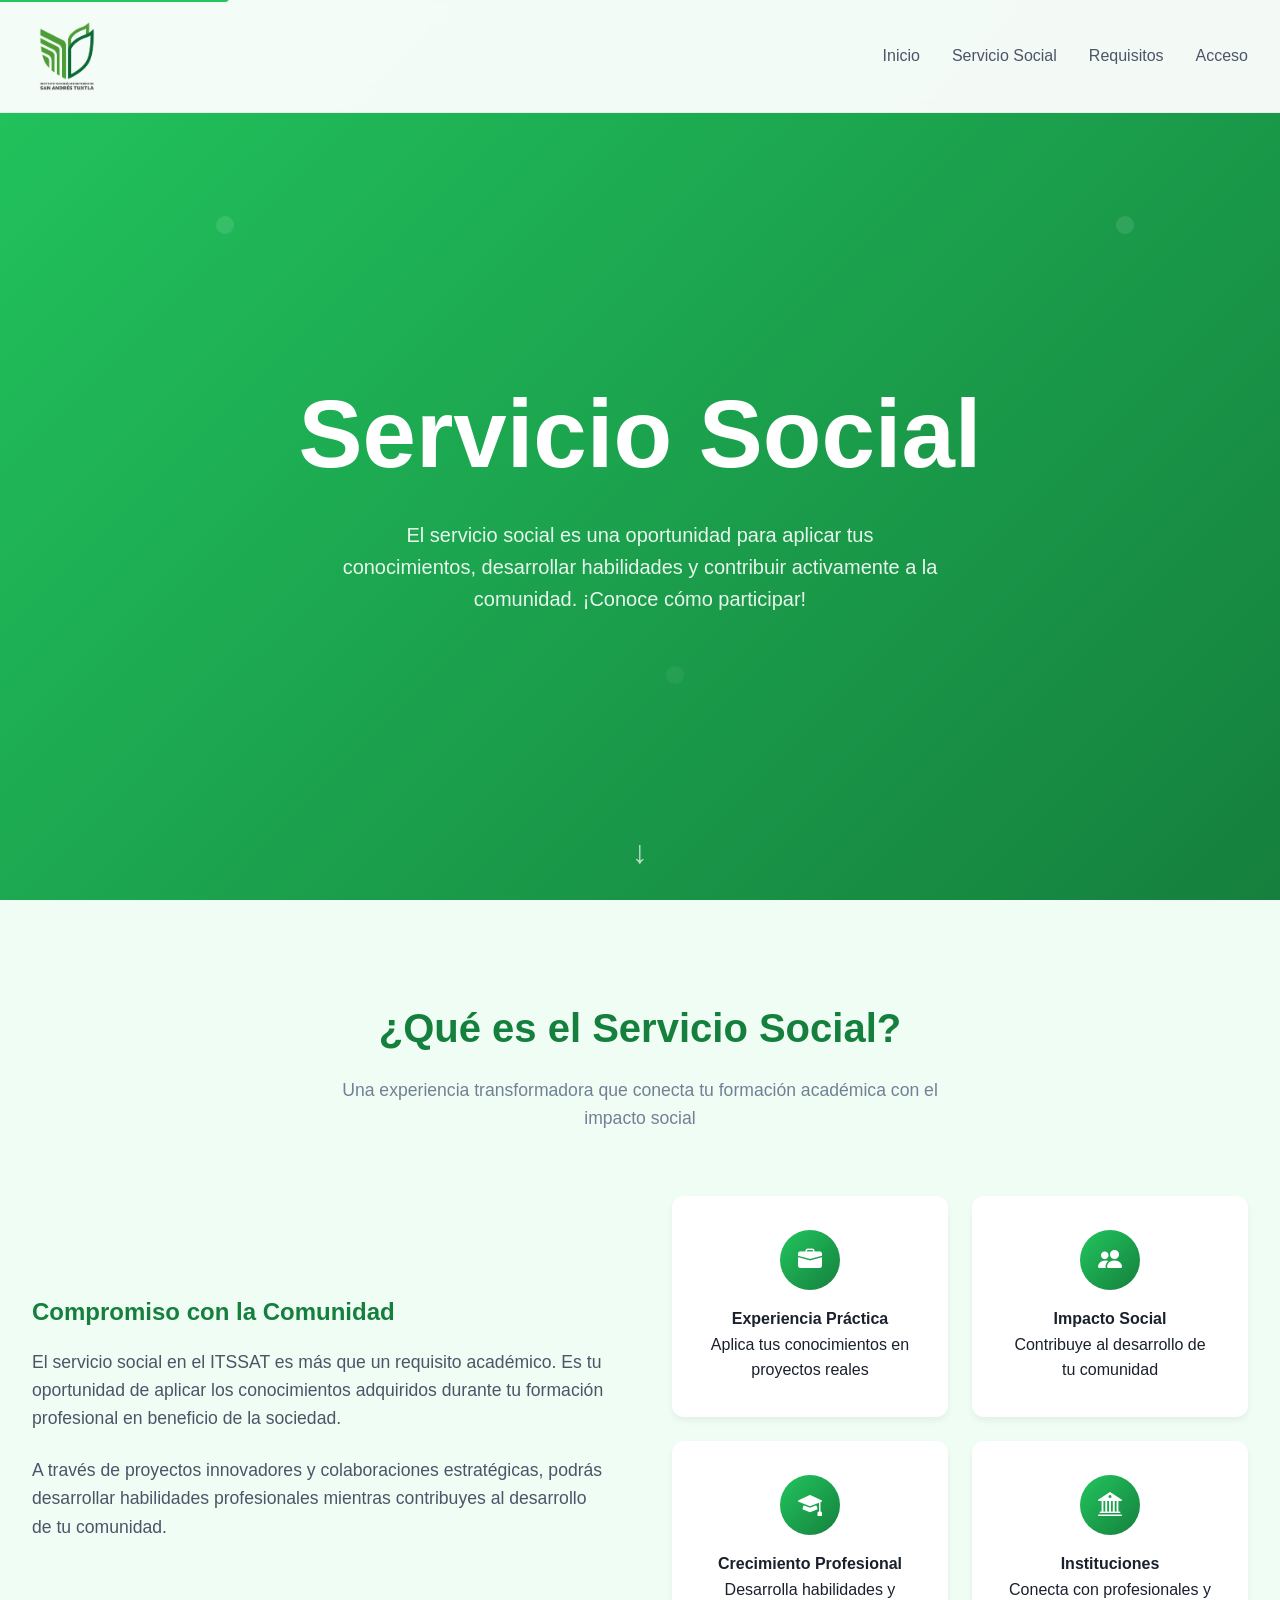
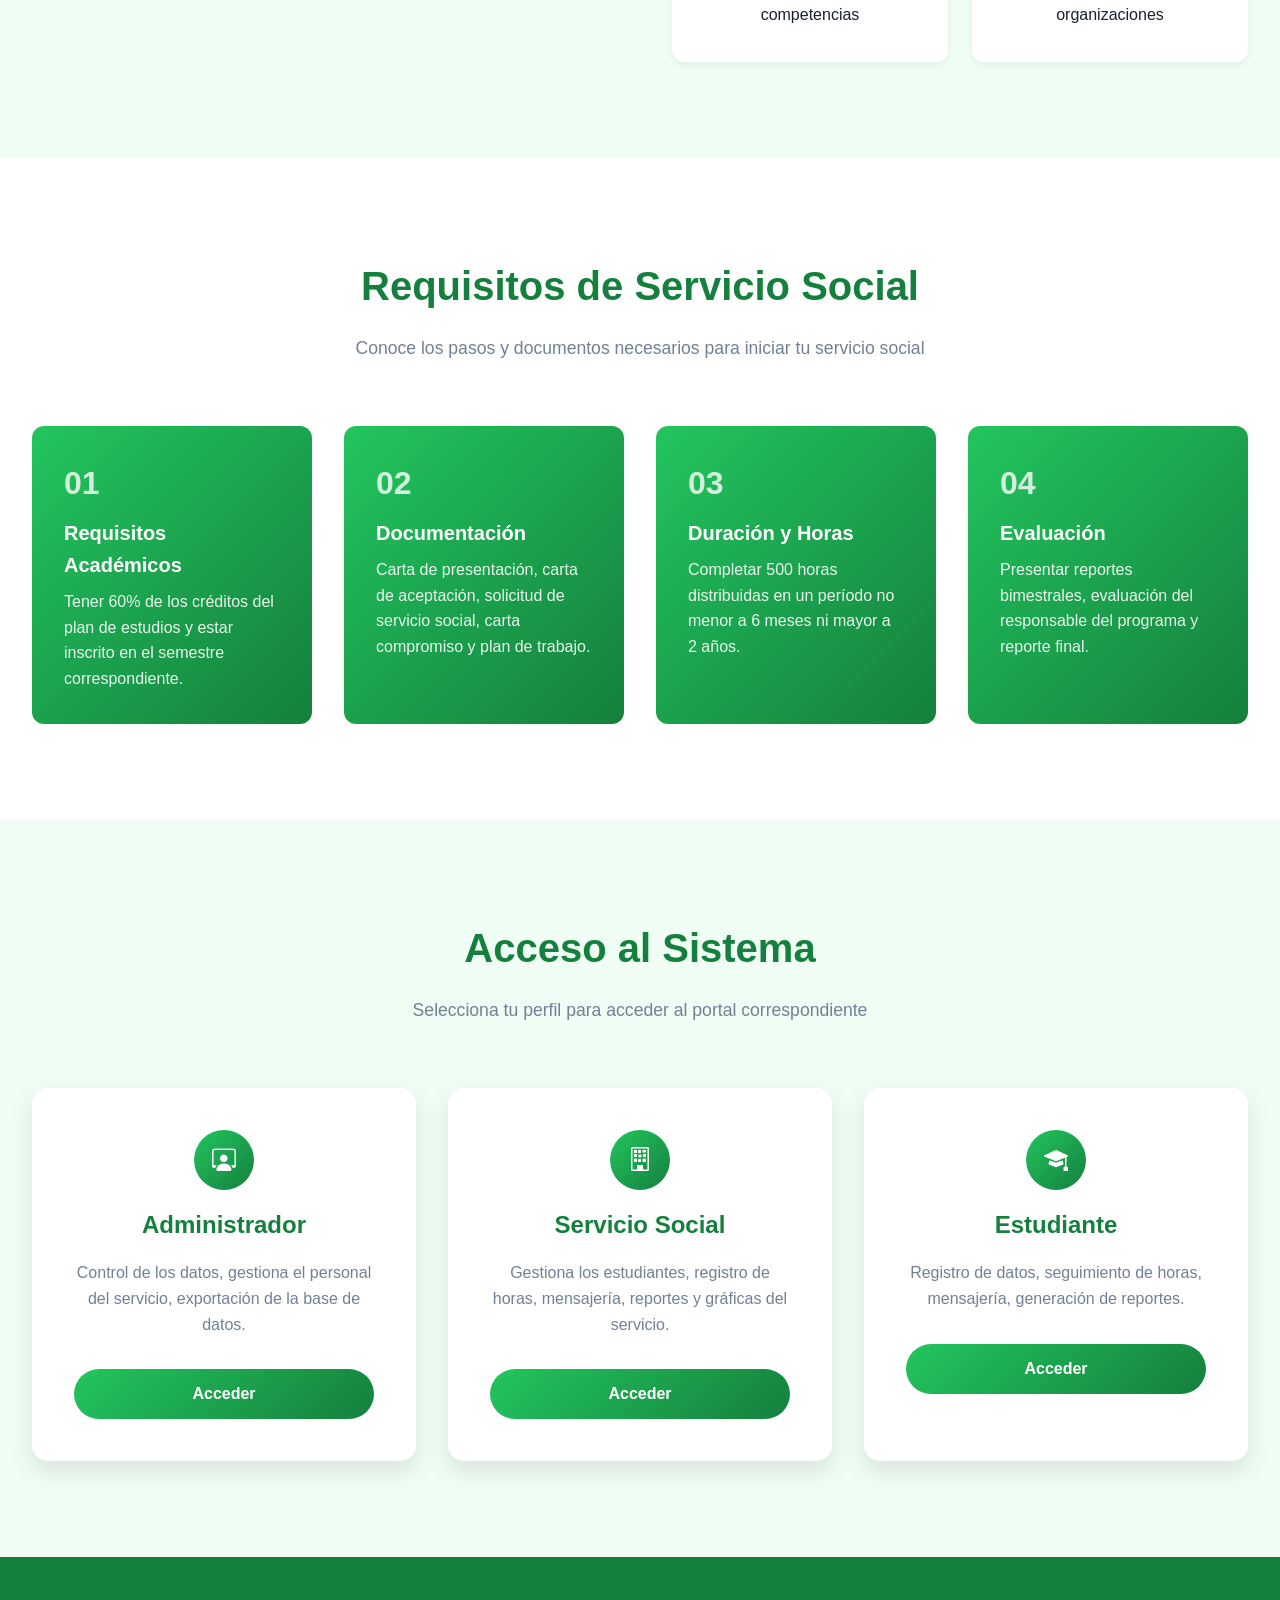
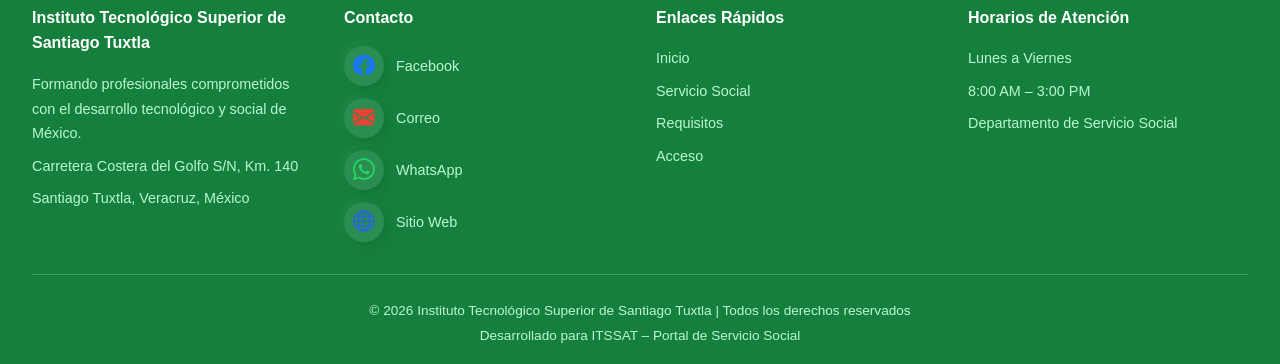
==== commit 5fe54cee: "Update login.html" ====
--- a/login.html
+++ b/login.html
@@ -3,419 +3,287 @@
 <head>
     <meta charset="UTF-8">
     <meta name="viewport" content="width=device-width, initial-scale=1.0">
-    <meta name="robots" content="noindex, nofollow">
-    <meta http-equiv="X-Content-Type-Options" content="nosniff">
-    <meta http-equiv="X-Frame-Options" content="SAMEORIGIN">
-    <meta http-equiv="Referrer-Policy" content="strict-origin-when-cross-origin">
-    <title>Acceso · ITSSAT</title>
+
+    <!-- SEO -->
+    <meta name="description" content="Portal de Servicio Social del Instituto Tecnológico Superior de Santiago Tuxtla. Acceso para estudiantes, personal y administradores.">
+    <link rel="canonical" href="https://serviciosocial.itssat.edu.mx/">
+
+    <!-- Open Graph -->
+    <meta property="og:title" content="ITSSAT - Portal de Servicio Social">
+    <meta property="og:description" content="Sistema de gestión de servicio social para estudiantes del ITSSAT">
+    <meta property="og:type" content="website">
+    <meta property="og:url" content="https://serviciosocial.itssat.edu.mx/">
+    <meta property="og:image" content="https://serviciosocial.itssat.edu.mx/Itssat.png">
+    <meta name="robots" content="index, follow">
+    <meta name="theme-color" content="#22c55e">
+
+    <title>ITSSAT - Portal de Servicio Social</title>
     <link rel="icon" type="image/png" href="tec.png">
-    <link rel="stylesheet"
-          href="https://cdnjs.cloudflare.com/ajax/libs/font-awesome/6.4.0/css/all.min.css"
-          integrity="sha512-iecdLmaskl7CVkqkXNQ/ZH/XLlvWZOJyj7Yy7tcenmpD1ypASozpmT/E0iPtmFIB46ZmdtAc9eNBvH0H/ZpiBw=="
-          crossorigin="anonymous" referrerpolicy="no-referrer">
-    <link rel="stylesheet" href="style_componentes.css">
-    <link rel="stylesheet" href="style_login.css">
-    <link rel="stylesheet" href="style_animaciones.css">
+    <link rel="preconnect" href="https://cdn.jsdelivr.net">
+    <link rel="preload" href="/Itssat.png" as="image" type="image/png" fetchpriority="high">
+
+    <!-- CSS externo -->
+    <link rel="stylesheet" href="index.css">
+    <link rel="stylesheet" href="animaciones.css">
+    <link rel="stylesheet" href="componentes.css">
+
+    <!-- Bootstrap Icons -->
+    <link rel="stylesheet" href="https://cdn.jsdelivr.net/npm/bootstrap-icons@1.11.3/font/bootstrap-icons.min.css">
+
 </head>
 <body>
 
 <!-- PRELOADER -->
-    <div class="preloader" id="preloader" aria-hidden="true" role="status">
+    <div class="preloader" id="preloader" aria-hidden="true">
         <div class="loader"></div>
     </div>
 
-<!-- PANEL BIENVENIDA -->
-    <div class="container-bienvenido">
-        <img src="Itssat.png"
-             class="logo"
-             alt="Logo del Instituto Tecnológico Superior de Santiago Tuxtla"
-             width="120" height="130">
-        <div class="bienvenida">
-            <h1 id="tituloRol">Bienvenido</h1>
-            <p id="subtituloRol"></p>
+<!-- SKIP TO CONTENT -->
+    <a href="#main-content" class="skip-to-content">Saltar al contenido principal</a>
+
+<!-- HEADER / NAVBAR -->
+    <header class="header-index" id="header-index">
+        <nav class="nav" aria-label="Navegación principal">
+            <a href="#inicio" aria-label="Ir al inicio">
+                <img src="Itssat.png" class="logo" alt="Instituto Tecnológico Superior de Santiago Tuxtla" width="70" height="80">
+            </a>
+            <ul class="nav-links" role="list">
+                <li><a href="#inicio">Inicio</a></li>
+                <li><a href="#servicio">Servicio Social</a></li>
+                <li><a href="#requisitos">Requisitos</a></li>
+                <li><a href="#acceso">Acceso</a></li>
+            </ul>
+        </nav>
+    </header>
+
+<!-- CONTENIDO PRINCIPAL -->
+    <main id="main-content">
+
+<!-- HERO / PORTADA -->
+        <section id="inicio" class="hero" aria-labelledby="hero-heading">
+            <div class="hero-content">
+                <h1 id="hero-heading">Servicio Social</h1>
+                <p class="hero-subtitle">
+                    El servicio social es una oportunidad para aplicar tus conocimientos, desarrollar habilidades y
+                    contribuir activamente a la comunidad. ¡Conoce cómo participar!
+                </p>
+            </div>
+            <div class="scroll-indicator" aria-hidden="true"></div>
+        </section>
+
+<!-- INFORMACIÓN SERVICIO SOCIAL -->
+        <section id="servicio" class="about">
+            <div class="container">
+                <h2 class="section-title fade-in">¿Qué es el Servicio Social?</h2>
+                <p class="section-subtitle fade-in">
+                    Una experiencia transformadora que conecta tu formación académica con el impacto social
+                </p>
+                <div class="about-content fade-in">
+                    <div class="about-text">
+                        <h3>Compromiso con la Comunidad</h3>
+                        <p>
+                            El servicio social en el ITSSAT es más que un requisito académico. Es tu oportunidad
+                            de aplicar los conocimientos adquiridos durante tu formación profesional en beneficio
+                            de la sociedad.
+                        </p>
+                        <p>
+                            A través de proyectos innovadores y colaboraciones estratégicas, podrás desarrollar
+                            habilidades profesionales mientras contribuyes al desarrollo de tu comunidad.
+                        </p>
+                    </div>
+
+                    <div class="about-features fade-in">
+                        <div class="feature-card">
+                            <div class="feature-icon" aria-hidden="true">
+                                <i class="bi bi-briefcase-fill"></i>
+                            </div>
+                            <h4>Experiencia Práctica</h4>
+                            <p>Aplica tus conocimientos en proyectos reales</p>
+                        </div>
+
+                        <div class="feature-card">
+                            <div class="feature-icon" aria-hidden="true">
+                                <i class="bi bi-people-fill"></i>
+                            </div>
+                            <h4>Impacto Social</h4>
+                            <p>Contribuye al desarrollo de tu comunidad</p>
+                        </div>
+
+                        <div class="feature-card">
+                            <div class="feature-icon" aria-hidden="true">
+                                <i class="bi bi-mortarboard-fill"></i>
+                            </div>
+                            <h4>Crecimiento Profesional</h4>
+                            <p>Desarrolla habilidades y competencias</p>
+                        </div>
+
+                        <div class="feature-card">
+                            <div class="feature-icon" aria-hidden="true">
+                                <i class="bi bi-bank2"></i>
+                            </div>
+                            <h4>Instituciones</h4>
+                            <p>Conecta con profesionales y organizaciones</p>
+                        </div>
+                    </div>
+                </div>
+            </div>
+        </section>
+
+<!-- REQUISITOS -->
+        <section id="requisitos" class="requirements">
+            <div class="container">
+                <h2 class="section-title fade-in">Requisitos de Servicio Social</h2>
+                <p class="section-subtitle fade-in">
+                    Conoce los pasos y documentos necesarios para iniciar tu servicio social
+                </p>
+                <div class="req-grid fade-in">
+                    <div class="req-card">
+                        <div class="req-number" aria-hidden="true">01</div>
+                        <h3>Requisitos Académicos</h3>
+                        <p>Tener 60% de los créditos del plan de estudios y estar inscrito en el semestre correspondiente.</p>
+                    </div>
+                    <div class="req-card">
+                        <div class="req-number" aria-hidden="true">02</div>
+                        <h3>Documentación</h3>
+                        <p>Carta de presentación, carta de aceptación, solicitud de servicio social, carta compromiso y plan de trabajo.</p>
+                    </div>
+                    <div class="req-card">
+                        <div class="req-number" aria-hidden="true">03</div>
+                        <h3>Duración y Horas</h3>
+                        <p>Completar 500 horas distribuidas en un período no menor a 6 meses ni mayor a 2 años.</p>
+                    </div>
+                    <div class="req-card">
+                        <div class="req-number" aria-hidden="true">04</div>
+                        <h3>Evaluación</h3>
+                        <p>Presentar reportes bimestrales, evaluación del responsable del programa y reporte final.</p>
+                    </div>
+                </div>
+            </div>
+        </section>
+
+<!-- ACCESO AL SISTEMA -->
+        <section id="acceso" class="login-section">
+            <div class="container">
+                <h2 class="section-title fade-in">Acceso al Sistema</h2>
+                <p class="section-subtitle fade-in">
+                    Selecciona tu perfil para acceder al portal correspondiente
+                </p>
+                <div class="login-grid fade-in">
+                    <div class="login-card" tabindex="0" role="button" data-role="administrador" aria-label="Acceder como Administrador">
+                        <div class="feature-icon" aria-hidden="true">
+                            <i class="bi bi-person-workspace"></i>
+                        </div>
+                        <h3>Administrador</h3>
+                        <p>Control de los datos, gestiona el personal del servicio, exportación de la base de datos.</p>
+                        <button class="login-btn" tabindex="-1" aria-hidden="true">
+                            <span class="btn-spinner"></span>
+                            <span class="btn-text">Acceder</span>
+                        </button>
+                    </div>
+
+                    <div class="login-card" tabindex="0" role="button" data-role="personal" aria-label="Acceder como Servicio Social">
+                        <div class="feature-icon" aria-hidden="true">
+                            <i class="bi bi-building"></i>
+                        </div>
+                        <h3>Servicio Social</h3>
+                        <p>Gestiona los estudiantes, registro de horas, mensajería, reportes y gráficas del servicio.</p>
+                        <button class="login-btn" tabindex="-1" aria-hidden="true">
+                            <span class="btn-spinner"></span>
+                            <span class="btn-text">Acceder</span>
+                        </button>
+                    </div>
+
+                    <div class="login-card" tabindex="0" role="button" data-role="estudiante" aria-label="Acceder como Estudiante">
+                        <div class="feature-icon" aria-hidden="true">
+                            <i class="bi bi-mortarboard-fill"></i>
+                        </div>
+                        <h3>Estudiante</h3>
+                        <p>Registro de datos, seguimiento de horas, mensajería, generación de reportes.</p>
+                        <button class="login-btn" tabindex="-1" aria-hidden="true">
+                            <span class="btn-spinner"></span>
+                            <span class="btn-text">Acceder</span>
+                        </button>
+                    </div>
+                </div>
+
+                <!-- Fallback para usuarios sin JavaScript -->
+                <noscript>
+                    <p style="text-align:center; margin-top:2rem; color:#4a5568;">
+                        Para acceder al sistema active JavaScript en su navegador, o contacte a
+                        <a href="mailto:serviciosocial@itssat.edu.mx">serviciosocial@itssat.edu.mx</a>.
+                    </p>
+                </noscript>
+            </div>
+        </section>
+
+    </main>
+
+<!-- BOTÓN VOLVER ARRIBA -->
+    <button class="back-to-top" id="back-to-top" aria-label="Volver al inicio de la página">↑</button>
+
+<!-- FOOTER -->
+    <footer class="footer">
+        <div class="container">
+            <div class="footer-content">
+                <div class="footer-section">
+                    <h4>Instituto Tecnológico Superior de Santiago Tuxtla</h4>
+                    <p>Formando profesionales comprometidos con el desarrollo tecnológico y social de México.</p>
+                    <p>Carretera Costera del Golfo S/N, Km. 140</p>
+                    <p>Santiago Tuxtla, Veracruz, México</p>
+                </div>
+
+                <div class="footer-section">
+                    <h4>Contacto</h4>
+                    <div class="social-links">
+                        <a href="https://www.facebook.com/itssat" class="contact-item" target="_blank" rel="noopener noreferrer" aria-label="Facebook de ITSSAT (abre en nueva pestaña)">
+                            <span class="social-link" aria-hidden="true">
+                                <i class="bi bi-facebook"></i>
+                            </span>
+                            <span>Facebook</span>
+                        </a>
+                        <a href="mailto:serviciosocial@itssat.edu.mx" class="contact-item" aria-label="Enviar correo a serviciosocial@itssat.edu.mx">
+                            <span class="social-link" aria-hidden="true">
+                                <i class="bi bi-envelope-fill"></i>
+                            </span>
+                            <span>Correo</span>
+                        </a>
+                        <a href="https://wa.me/529479479100" class="contact-item" target="_blank" rel="noopener noreferrer" aria-label="WhatsApp ITSSAT (abre en nueva pestaña)">
+                            <span class="social-link" aria-hidden="true">
+                                <i class="bi bi-whatsapp"></i>
+                            </span>
+                            <span>WhatsApp</span>
+                        </a>
+                        <a href="https://www.itssat.edu.mx" class="contact-item" target="_blank" rel="noopener noreferrer" aria-label="Sitio web oficial ITSSAT (abre en nueva pestaña)">
+                            <span class="social-link" aria-hidden="true">
+                                <i class="bi bi-globe"></i>
+                            </span>
+                            <span>Sitio Web</span>
+                        </a>
+                    </div>
+                </div>
+
+                <div class="footer-section">
+                    <h4>Enlaces Rápidos</h4>
+                    <a href="#inicio">Inicio</a>
+                    <a href="#servicio">Servicio Social</a>
+                    <a href="#requisitos">Requisitos</a>
+                    <a href="#acceso">Acceso</a>
+                </div>
+
+                <div class="footer-section">
+                    <h4>Horarios de Atención</h4>
+                    <p>Lunes a Viernes</p>
+                    <p>8:00 AM – 3:00 PM</p>
+                    <p>Departamento de Servicio Social</p>
+                </div>
+            </div>
+
+            <div class="footer-bottom">
+                <p>&copy; <span id="footer-year">2026</span> Instituto Tecnológico Superior de Santiago Tuxtla | Todos los derechos reservados</p>
+                <p>Desarrollado para ITSSAT – Portal de Servicio Social</p>
+            </div>
         </div>
-    </div>
-
-<!-- PANEL FORMULARIOS -->
-    <div class="container-derecho">
-        <div class="form-container">
-
-            <!-- FORMULARIO 1: LOGIN -->
-            <div id="loginForm" class="form-section active" role="region" aria-label="Iniciar sesión">
-                <div class="form-header">
-                    <div class="icon-header" aria-hidden="true"><i class="fas fa-circle-user"></i></div>
-                    <h2>Iniciar Sesión</h2>
-                </div>
-                <div id="loginForm" class="form-section active">
-                <form id="formLogin" novalidate autocomplete="on">
-                    <div class="form-group">
-                        <label for="correo" class="sr-only">Correo electrónico</label>
-                        <span class="icon" aria-hidden="true">📧</span>
-                        <input type="email" id="correo" name="correo"
-                               placeholder="Correo Electrónico"
-                               autocomplete="username"
-                               maxlength="100" required>
-                    </div>
-                    <div class="form-group">
-                        <label for="password" class="sr-only">Contraseña</label>
-                        <span class="icon" aria-hidden="true">🔑</span>
-                        <input type="password" id="password" name="password"
-                               placeholder="Contraseña"
-                               autocomplete="current-password"
-                               maxlength="20" required>
-                        <button type="button" class="toggle-password" id="togglePasswordBtn"
-                                aria-label="Mostrar u ocultar contraseña">👁️</button>
-                    </div>
-                    <div class="btn-group">
-                        <button type="submit" id="loginBtn" class="btn-login btn-verde-login">Iniciar Sesión</button>
-                    </div>
-                    <div class="separador"></div>
-                    <div class="btn-group">
-                        <button type="button" class="btn-login btn-red-login" id="irRecuperacionBtn">¿Olvidé mi Contraseña?</button>
-                    </div>
-                </form>
-                </div>
-            </div>
-
-            <!-- FORMULARIO 2: RECUPERACIÓN PASO 1 -->
-            <div id="recoveryForm" class="form-section" role="region" aria-label="Recuperar contraseña">
-                <div class="form-header">
-                    <div class="icon-header" aria-hidden="true"><i class="fas fa-lock icon-spinning"></i></div>
-                    <h2>Recuperar Contraseña</h2>
-                </div>
-                <p class="recovery-subtitle">Ingresa tu correo para identificarte</p>
-                <form id="formRecuperar" novalidate>
-                    <div class="form-group">
-                        <label for="correo_recuperar" class="sr-only">Correo electrónico</label>
-                        <span class="icon" aria-hidden="true">📧</span>
-                        <input type="email" id="correo_recuperar" name="correo_recuperar"
-                               placeholder="Correo Electrónico"
-                               autocomplete="email"
-                               maxlength="100" required>
-                    </div>
-                    <div class="btn-group">
-                        <button type="submit" class="btn-login btn-verde-login">Continuar</button>
-                    </div>
-                    <div class="separador"></div>
-                    <div class="btn-group">
-                        <button type="button" class="btn-login btn-red-login" id="irLoginBtn">Volver al Login</button>
-                    </div>
-                </form>
-            </div>
-
-            <!-- FORMULARIO 3: RECUPERACIÓN PASO 2 (desafío) -->
-            <div id="challengeForm" class="form-section" role="region" aria-label="Verificar identidad">
-                <div class="form-header">
-                    <div class="icon-header" aria-hidden="true"><i class="fas fa-shield-halved"></i></div>
-                    <h2>Verificar Identidad</h2>
-                </div>
-                <p class="recovery-subtitle">Ingresa tus credenciales secretas</p>
-                <form id="formDesafio" novalidate>
-                    <div class="form-group recovery-input-wrap">
-                        <label for="respuesta_0" class="sr-only">Clave secreta 1</label>
-                        <span class="icon" aria-hidden="true">🔑</span>
-                        <input type="password" name="respuestas[]" id="respuesta_0"
-                               placeholder="Clave secreta 1" autocomplete="off" maxlength="20" required>
-                        <button type="button" class="toggle-password"
-                                aria-label="Mostrar clave secreta 1" data-target="respuesta_0">👁️</button>
-                    </div>
-                    <div class="form-group recovery-input-wrap">
-                        <label for="respuesta_1" class="sr-only">Clave secreta 2</label>
-                        <span class="icon" aria-hidden="true">🔑</span>
-                        <input type="password" name="respuestas[]" id="respuesta_1"
-                               placeholder="Clave secreta 2" autocomplete="off" maxlength="20" required>
-                        <button type="button" class="toggle-password"
-                                aria-label="Mostrar clave secreta 2" data-target="respuesta_1">👁️</button>
-                    </div>
-                    <div class="form-group recovery-input-wrap">
-                        <label for="respuesta_2" class="sr-only">Clave secreta 3</label>
-                        <span class="icon" aria-hidden="true">🔑</span>
-                        <input type="password" name="respuestas[]" id="respuesta_2"
-                               placeholder="Clave secreta 3" autocomplete="off" maxlength="20" required>
-                        <button type="button" class="toggle-password"
-                                aria-label="Mostrar clave secreta 3" data-target="respuesta_2">👁️</button>
-                    </div>
-                    <div class="btn-group">
-                        <button type="submit" class="btn-login btn-verde-login">Verificar</button>
-                    </div>
-                    <div class="separador"></div>
-                    <div class="btn-group">
-                        <button type="button" class="btn-login btn-red-login" id="cancelarDesafioBtn">Cancelar</button>
-                    </div>
-                </form>
-            </div>
-
-            <!-- FORMULARIO 4: NUEVA CONTRASEÑA (paso 3) -->
-            <div id="resetPassForm" class="form-section" role="region" aria-label="Nueva contraseña">
-                <div class="form-header">
-                    <div class="icon-header" aria-hidden="true"><i class="fas fa-lock-open"></i></div>
-                    <h2>Nueva Contraseña</h2>
-                </div>
-                <form id="formNuevaPass" novalidate>
-                    <div class="form-group">
-                        <label for="nueva_password" class="sr-only">Nueva contraseña</label>
-                        <span class="icon" aria-hidden="true">🔒</span>
-                        <input type="password" id="nueva_password" name="nueva_password"
-                               placeholder="Nueva contraseña"
-                               autocomplete="new-password"
-                               maxlength="20" required>
-                        <button type="button" class="toggle-password" id="toggleNuevaBtn"
-                                aria-label="Mostrar nueva contraseña">👁️</button>
-                    </div>
-                    <div class="pass-strength"
-                         role="progressbar" aria-label="Fortaleza de contraseña"
-                         aria-valuenow="0" aria-valuemin="0" aria-valuemax="100">
-                        <div class="pass-strength-fill" id="passStrengthFill2"></div>
-                    </div>
-                    <span class="pass-hint" id="passStrengthLabel2" aria-live="polite">
-                        Escribe para ver la fortaleza
-                    </span>
-                    <div class="form-group">
-                        <label for="repetir_password" class="sr-only">Repite la contraseña</label>
-                        <span class="icon" aria-hidden="true">🔒</span>
-                        <input type="password" id="repetir_password" name="repetir_password"
-                               placeholder="Repite la contraseña"
-                               autocomplete="new-password"
-                               maxlength="20" required>
-                        <button type="button" class="toggle-password" id="toggleRepetirBtn"
-                                aria-label="Mostrar repetición de contraseña">👁️</button>
-                    </div>
-                    <p id="msg-pass" class="msg-pass msg-pass--hidden" aria-live="polite" role="alert"></p>
-                    <div class="btn-group">
-                        <button type="submit" id="btnGuardarPass" class="btn-login btn-verde-login" disabled>Confirmar</button>
-                    </div>
-                </form>
-                <div class="separador"></div>
-                <div class="btn-group">
-                    <button type="button" class="btn-login btn-red-login" id="cancelarResetBtn">Cancelar</button>
-                </div>
-            </div>
-
-        </div>
-    </div>
-
-<!-- MODAL UNIVERSAL -->
-    <div class="modal-overlay" id="modalOverlay" role="dialog" aria-modal="true"
-         aria-labelledby="modalTitle" aria-describedby="modalText">
-        <div class="modal-content" id="modalContent">
-            <i   class="modal-icon"    id="modalIcon"    aria-hidden="true"></i>
-            <div class="modal-title"   id="modalTitle"   tabindex="-1"></div>
-            <div class="modal-text"    id="modalText"></div>
-            <div class="modal-actions" id="modalActions"></div>
-        </div>
-    </div>
-
-    <script src="componentes.js"></script>
-    <script src="login.js"></script>
-    <script>
-        /* ── CONFIGURACIÓN ── */
-        /* IMPORTANTE: cambia esta URL por la de tu Byet Host cuando la tengas */
-        var API_URL = 'https://serviciosocial.byethost11.com/api_login.php';
-
-        /* Detectar rol desde la URL: login.html?role=administrador */
-        var ROLES_INFO = {
-            administrador: { titulo: '¡Bienvenido Administrador!',  subtitulo: 'Accede con tu usuario para consultar y administrar la base de datos' },
-            personal:      { titulo: '¡Bienvenido Personal!',       subtitulo: 'Gestiona estudiantes, horas, reportes y más' },
-            estudiante:    { titulo: '¡Bienvenido Estudiante!',      subtitulo: 'Consulta tu avance, horas y reportes de servicio social' }
-        };
-
-        var params = new URLSearchParams(location.search);
-        var role   = params.get('role') || '';
-
-        if (!ROLES_INFO[role]) {
-            location.replace('index.html');
-        } else {
-            document.getElementById('tituloRol').textContent   = ROLES_INFO[role].titulo;
-            document.getElementById('subtituloRol').textContent = ROLES_INFO[role].subtitulo;
-        }
-
-        /* ── CSRF: obtener token del backend al cargar ── */
-        var csrfToken = '';
-        fetch(API_URL + '?accion=csrf&role=' + encodeURIComponent(role))
-            .then(function(r){ return r.json(); })
-            .then(function(d){ csrfToken = d.csrf_token || ''; })
-            .catch(function(){ csrfToken = ''; });
-
-        /* ── HELPERS ── */
-        function mostrarSolo(el) {
-            ['loginForm','recoveryForm','challengeForm','resetPassForm'].forEach(function(id){
-                var f = document.getElementById(id);
-                if (f) f.classList.remove('active');
-            });
-            if (el) {
-                el.classList.add('active');
-                var primer = el.querySelector('input, button');
-                if (primer) primer.focus();
-            }
-        }
-
-        function apiPost(data) {
-            data.role       = role;
-            data.csrf_token = csrfToken;
-            return fetch(API_URL, {
-                method:      'POST',
-                credentials: 'include',
-                headers:     { 'Content-Type': 'application/json' },
-                body:        JSON.stringify(data)
-            }).then(function(r){ return r.json(); });
-        }
-
-        /* ── INICIALIZACIÓN ── */
-        initPreloader();
-        initModal();
-        initLogin({
-            campoLogin:      'correo',
-            validarCorreo:   true,
-            campoRecuperar:  'correo_recuperar',
-            validarCorreoRec: true,
-            txtIniciando:    'Iniciando...',
-            txtRecuperando:  'Recuperando...'
-        });
-
-        /* Toggle contraseñas */
-        document.getElementById('togglePasswordBtn').addEventListener('click', function(){
-            togglePassword('password', this);
-        });
-        document.querySelectorAll('#challengeForm .toggle-password').forEach(function(btn){
-            btn.addEventListener('click', function(){ togglePassword(this.dataset.target, this); });
-        });
-        var tnb = document.getElementById('toggleNuevaBtn');
-        var trb = document.getElementById('toggleRepetirBtn');
-        if (tnb) tnb.addEventListener('click', function(){ togglePassword('nueva_password',   this); });
-        if (trb) trb.addEventListener('click', function(){ togglePassword('repetir_password', this); });
-
-        /* Navegación entre formularios */
-        document.getElementById('irRecuperacionBtn').addEventListener('click', function(){
-            mostrarSolo(document.getElementById('recoveryForm'));
-        });
-        document.getElementById('irLoginBtn').addEventListener('click', function(){
-            mostrarSolo(document.getElementById('loginForm'));
-        });
-        document.getElementById('cancelarDesafioBtn').addEventListener('click', function(){
-            apiPost({ accion: 'cancelar_restablecer' }).finally(function(){
-                mostrarSolo(document.getElementById('loginForm'));
-            });
-        });
-        document.getElementById('cancelarResetBtn').addEventListener('click', function(){
-            apiPost({ accion: 'cancelar_restablecer' }).finally(function(){
-                mostrarSolo(document.getElementById('loginForm'));
-            });
-        });
-
-        /* ── SUBMIT LOGIN ── */
-        document.getElementById('formLogin').addEventListener('submit', function(e){
-            e.preventDefault();
-            var correo   = document.getElementById('correo').value.trim();
-            var password = document.getElementById('password').value;
-            if (!correo || !password) { modalError('Error', 'Complete todos los campos'); return; }
-            var btn = this.querySelector('button[type="submit"]');
-            btn.disabled = true; btn.textContent = 'Iniciando...';
-
-            apiPost({ accion: 'login', correo: correo, password: password })
-                .then(function(d){
-                    if (d.ok) {
-                        location.href = d.redirect || 'menu.html';
-                    } else {
-                        modalError('Error', d.msg || 'Correo o contraseña incorrectos.');
-                        btn.disabled = false; btn.textContent = 'Iniciar Sesión';
-                    }
-                })
-                .catch(function(){
-                    modalError('Error', 'No se pudo conectar. Intente más tarde.');
-                    btn.disabled = false; btn.textContent = 'Iniciar Sesión';
-                });
-        });
-
-        /* ── SUBMIT RECUPERAR PASO 1 ── */
-        document.getElementById('formRecuperar').addEventListener('submit', function(e){
-            e.preventDefault();
-            var correo = document.getElementById('correo_recuperar').value.trim();
-            if (!correo) { modalError('Error', 'Ingrese su correo'); return; }
-            var btn = this.querySelector('button[type="submit"]');
-            btn.disabled = true; btn.textContent = 'Verificando...';
-
-            apiPost({ accion: 'recuperar_paso1', correo_recuperar: correo })
-                .then(function(d){
-                    if (d.ok) {
-                        mostrarSolo(document.getElementById('challengeForm'));
-                        modalWarning('Verifica tu identidad',
-                            'Escribe tus 3 respuestas en orden, tal como las registraste.');
-                    } else {
-                        modalError('Error', d.msg || 'No se pudo procesar.');
-                    }
-                    btn.disabled = false; btn.textContent = 'Continuar';
-                })
-                .catch(function(){
-                    modalError('Error', 'No se pudo conectar.');
-                    btn.disabled = false; btn.textContent = 'Continuar';
-                });
-        });
-
-        /* ── SUBMIT DESAFÍO PASO 2 ── */
-        document.getElementById('formDesafio').addEventListener('submit', function(e){
-            e.preventDefault();
-            var r0 = document.getElementById('respuesta_0').value;
-            var r1 = document.getElementById('respuesta_1').value;
-            var r2 = document.getElementById('respuesta_2').value;
-            var btn = this.querySelector('button[type="submit"]');
-            btn.disabled = true; btn.textContent = 'Verificando...';
-
-            apiPost({ accion: 'recuperar_paso2', respuestas: [r0, r1, r2] })
-                .then(function(d){
-                    if (d.ok) {
-                        mostrarSolo(document.getElementById('resetPassForm'));
-                        modalWarning('Nueva contraseña',
-                            'Mínimo 8 y máximo 20 caracteres.');
-                    } else {
-                        modalError('Error', d.msg || 'Respuestas incorrectas.');
-                    }
-                    btn.disabled = false; btn.textContent = 'Verificar';
-                })
-                .catch(function(){
-                    modalError('Error', 'No se pudo conectar.');
-                    btn.disabled = false; btn.textContent = 'Verificar';
-                });
-        });
-
-        /* ── SUBMIT NUEVA CONTRASEÑA PASO 3 ── */
-        document.getElementById('formNuevaPass').addEventListener('submit', function(e){
-            e.preventDefault();
-            var nueva   = document.getElementById('nueva_password').value;
-            var repetir = document.getElementById('repetir_password').value;
-            if (nueva !== repetir) { modalError('Error', 'Las contraseñas no coinciden'); return; }
-            if (nueva.length < 8)  { modalError('Error', 'Mínimo 8 caracteres'); return; }
-            var btn = document.getElementById('btnGuardarPass');
-            btn.disabled = true; btn.textContent = 'Guardando...';
-
-            apiPost({ accion: 'restablecer_password', nueva_password: nueva, repetir_password: repetir })
-                .then(function(d){
-                    if (d.ok) {
-                        modalSuccess('¡Listo!', d.msg || 'Contraseña actualizada.', function(){
-                            mostrarSolo(document.getElementById('loginForm'));
-                        });
-                    } else {
-                        modalError('Error', d.msg || 'No se pudo guardar.');
-                        btn.disabled = false; btn.textContent = 'Confirmar';
-                    }
-                })
-                .catch(function(){
-                    modalError('Error', 'No se pudo conectar.');
-                    btn.disabled = false; btn.textContent = 'Confirmar';
-                });
-        });
-
-        /* Medidor fortaleza contraseña */
-        if (typeof initPasswordMatch === 'function') {
-            initPasswordMatch({
-                inputNuevaId:   'nueva_password',
-                inputRepetirId: 'repetir_password',
-                btnGuardarId:   'btnGuardarPass',
-                msgId:          'msg-pass',
-                fillId:         'passStrengthFill2',
-                labelId:        'passStrengthLabel2',
-                maxLen:         20,
-            });
-        }
-    </script>
+    </footer>
+    <script src="index.js" defer></script>
 </body>
-</html>+</html>
--- a/index.css
+++ b/index.css
@@ -0,0 +1,708 @@
+/* <--- RESET Y BASE ---> */
+        *, *::before, *::after {
+            margin: 0;
+            padding: 0;
+            box-sizing: border-box;
+        }
+
+        body {
+            font-family: 'Inter', -apple-system, BlinkMacSystemFont, 'Segoe UI', Roboto, sans-serif;
+            line-height: 1.6;
+            color: #1a202c;
+        }
+
+        @media (prefers-reduced-motion: no-preference) {
+            html { scroll-behavior: smooth; }
+        }
+
+        /* <--- SKIP TO CONTENT ---> */
+        .skip-to-content {
+            position: absolute;
+            top: -40px;
+            left: 0;
+            background: #22c55e;
+            color: white;
+            padding: 8px 16px;
+            text-decoration: none;
+            z-index: 9999;
+            font-weight: 500;
+            border-radius: 0 0 4px 0;
+            transition: top 0.2s ease;
+        }
+
+        .skip-to-content:focus {
+            top: 0;
+        }
+
+        /* <--- HEADER ---> */
+        .header-index {
+            position: fixed;
+            top: 0;
+            left: 0;
+            right: 0;
+            background: rgba(255, 255, 255, 0.95);
+            backdrop-filter: blur(10px);
+            -webkit-backdrop-filter: blur(10px);
+            z-index: 1000;
+            padding: 1rem 0;
+            border-bottom: 1px solid rgba(0, 0, 0, 0.05);
+            transition: background 0.3s ease, box-shadow 0.3s ease;
+        }
+
+        .nav {
+            width: 100%;
+            margin: 0 auto;
+            display: flex;
+            justify-content: space-between;
+            align-items: center;
+            padding: 0 2rem;
+        }
+
+        .logo {
+            width: 70px;
+            height: 80px;
+            display: block;
+            object-fit: contain;
+        }
+
+        .nav-links {
+            display: flex;
+            list-style: none;
+            gap: 2rem;
+            align-items: center;
+        }
+
+        .nav-links a {
+            text-decoration: none;
+            color: #4a5568;
+            font-weight: 500;
+            transition: color 0.3s ease;
+            padding: 0.25rem 0;
+            border-bottom: 2px solid transparent;
+        }
+
+        .nav-links a:hover,
+        .nav-links a:focus {
+            color: #16a34a;
+            border-bottom-color: #22c55e;
+            outline: none;
+        }
+
+        /* <--- HERO ---> */
+        .hero {
+            min-height: 100vh;
+            display: flex;
+            align-items: center;
+            justify-content: center;
+            background: linear-gradient(135deg, #22c55e 0%, #15803d 100%);
+            position: relative;
+            overflow: hidden;
+        }
+
+        .hero::before {
+            content: '';
+            position: absolute;
+            inset: 0;
+            background: url('data:image/svg+xml,<svg xmlns="http://www.w3.org/2000/svg" viewBox="0 0 100 100"><defs><pattern id="grain" patternUnits="userSpaceOnUse" width="100" height="100"><circle cx="25" cy="25" r="1" fill="rgba(255,255,255,0.1)"/><circle cx="75" cy="75" r="1" fill="rgba(255,255,255,0.05)"/><circle cx="50" cy="10" r="0.5" fill="rgba(255,255,255,0.1)"/></pattern></defs><rect width="100" height="100" fill="url(%23grain)"/></svg>');
+            pointer-events: none;
+        }
+
+        .hero-content {
+            width: 100%;
+            margin: 80px auto 0;
+            padding: 0 2rem;
+            text-align: center;
+            position: relative;
+            z-index: 2;
+        }
+
+        .hero h1 {
+            font-size: clamp(3rem, 8vw, 6rem);
+            font-weight: 800;
+            color: white;
+            margin-top: 4rem;
+            margin-bottom: 2rem;
+            line-height: 1.1;
+        }
+
+        .hero-subtitle {
+            font-size: 1.25rem;
+            color: rgba(255, 255, 255, 0.9);
+            max-width: 600px;
+            margin: 0 auto 3rem;
+            font-weight: 400;
+        }
+
+        .scroll-indicator {
+            position: absolute;
+            bottom: 2rem;
+            left: 50%;
+            transform: translateX(-50%);
+            animation: bounce 2s infinite;
+            line-height: 1;
+        }
+
+        .scroll-indicator::after {
+            content: '↓';
+            color: white;
+            font-size: 2rem;
+            opacity: 0.7;
+        }
+
+        /* <--- SECCIONES GENERALES ---> */
+        section {
+            padding: 6rem 0;
+        }
+
+        .container {
+            margin: 0 auto;
+            padding: 0 2rem;
+        }
+
+        .section-title {
+            font-size: 2.5rem;
+            font-weight: 700;
+            text-align: center;
+            margin-bottom: 1rem;
+            color: #15803d;
+        }
+
+        .section-subtitle {
+            font-size: 1.1rem;
+            text-align: center;
+            color: #718096;
+            max-width: 600px;
+            margin: 0 auto 4rem;
+        }
+
+        /* <--- ABOUT / SERVICIO SOCIAL ---> */
+        .about {
+            background: #f0fdf4;
+        }
+
+        .about-content {
+            display: grid;
+            grid-template-columns: 1fr 1fr;
+            gap: 4rem;
+            align-items: center;
+        }
+
+        .about-text h3 {
+            font-size: 1.5rem;
+            color: #15803d;
+            margin-bottom: 1rem;
+        }
+
+        .about-text p {
+            color: #4a5568;
+            margin-bottom: 1.5rem;
+            font-size: 1.1rem;
+        }
+
+        .about-features {
+            display: grid;
+            grid-template-columns: repeat(2, 1fr);
+            gap: 1.5rem;
+        }
+
+        /* <--- CARDS ---> */
+        .feature-card {
+            background: white;
+            padding: 2rem;
+            border-radius: 12px;
+            box-shadow: 0 4px 6px rgba(0, 0, 0, 0.05);
+            text-align: center;
+            border: 2px solid transparent;
+            transition: border-color 0.3s ease, transform 0.3s ease, box-shadow 0.3s ease;
+        }
+
+        .feature-card:hover {
+            border-color: #22c55e;
+            transform: translateY(-5px);
+            box-shadow: 0 12px 24px rgba(34, 197, 94, 0.15);
+        }
+
+        .feature-icon {
+            width: 60px;
+            height: 60px;
+            border-radius: 50%;
+            background: linear-gradient(135deg, #22c55e, #15803d);
+            font-size: 1.5rem;
+            color: #ffffff;
+            display: flex;
+            align-items: center;
+            justify-content: center;
+            margin: 0 auto 1rem;
+        }
+
+        .feature-icon i {
+            color: #ffffff;
+        }
+
+        /* <--- REQUISITOS ---> */
+        .requirements {
+            background: white;
+        }
+
+        .req-grid {
+            display: grid;
+            grid-template-columns: repeat(auto-fit, minmax(250px, 1fr));
+            gap: 2rem;
+            margin-top: 3rem;
+        }
+
+        .req-card {
+            background: linear-gradient(135deg, #22c55e 0%, #15803d 100%);
+            padding: 2rem;
+            border-radius: 12px;
+            color: white;
+            position: relative;
+            overflow: hidden;
+            transition: transform 0.3s ease, box-shadow 0.3s ease;
+        }
+
+        .req-card:hover {
+            transform: translateY(-5px);
+            box-shadow: 0 15px 30px rgba(34, 197, 94, 0.3);
+        }
+
+        .req-card::before {
+            content: '';
+            position: absolute;
+            top: -50%;
+            right: -50%;
+            width: 100px;
+            height: 100px;
+            background: rgba(255, 255, 255, 0.1);
+            border-radius: 50%;
+            pointer-events: none;
+        }
+
+        .req-number {
+            font-size: 2rem;
+            font-weight: 800;
+            opacity: 0.8;
+            margin-bottom: 0.5rem;
+        }
+
+        .req-card h3 {
+            font-size: 1.25rem;
+            margin-bottom: 0.5rem;
+        }
+
+        .req-card p {
+            opacity: 0.9;
+            line-height: 1.6;
+        }
+
+        /* <--- LOGIN / ACCESO AL SISTEMA ---> */
+        .login-section {
+            background: #f0fdf4;
+            padding: 6rem 0;
+        }
+
+        .login-grid {
+            display: grid;
+            grid-template-columns: repeat(auto-fit, minmax(280px, 1fr));
+            gap: 2rem;
+            margin-top: 3rem;
+        }
+
+        .login-card {
+            min-height: 280px;
+            background: white;
+            padding: 2.5rem;
+            border-radius: 16px;
+            text-align: center;
+            box-shadow: 0 10px 25px rgba(0, 0, 0, 0.1);
+            transition: transform 0.3s ease, box-shadow 0.3s ease, border-color 0.3s ease;
+            cursor: pointer;
+            border: 2px solid transparent;
+            will-change: transform;
+        }
+
+        .login-card:hover {
+            box-shadow: 0 20px 40px rgba(34, 197, 94, 0.2);
+            border-color: #22c55e;
+            transform: translateY(-5px);
+        }
+
+        .login-card:active {
+            transform: scale(0.98);
+        }
+
+        .login-card:focus-visible {
+            outline: 3px solid #22c55e;
+            outline-offset: 3px;
+        }
+
+        .login-card h3 {
+            font-size: 1.5rem;
+            color: #15803d;
+            margin-bottom: 1rem;
+        }
+
+        .login-card p {
+            color: #718096;
+            margin-bottom: 2rem;
+            line-height: 1.6;
+        }
+
+        .login-btn {
+            background: linear-gradient(135deg, #22c55e, #15803d);
+            color: white;
+            border: none;
+            padding: 1rem 2rem;
+            border-radius: 50px;
+            font-weight: 600;
+            font-size: 1rem;
+            cursor: pointer;
+            transition: opacity 0.3s ease, transform 0.2s ease;
+            width: 100%;
+            pointer-events: none;
+            display: inline-flex;
+            align-items: center;
+            justify-content: center;
+            gap: 8px;
+        }
+
+        .login-card:hover .login-btn {
+            opacity: 0.9;
+        }
+
+        .login-btn .btn-spinner {
+            display: none;
+            width: 15px;
+            height: 15px;
+            border: 2px solid rgba(255, 255, 255, 0.35);
+            border-top-color: #fff;
+            border-radius: 50%;
+            animation: spin-icon 0.7s linear infinite;
+            flex-shrink: 0;
+        }
+
+        .login-card.loading .login-btn {
+            opacity: 0.85;
+            cursor: not-allowed;
+        }
+
+        .login-card.loading .login-btn .btn-spinner { display: block; }
+        .login-card.loading .login-btn .btn-text    { opacity: 0.75; }
+
+        /* <--- BOTÓN VOLVER ARRIBA ---> */
+        .back-to-top {
+            position: fixed;
+            bottom: 2rem;
+            right: 2rem;
+            width: 50px;
+            height: 50px;
+            background: linear-gradient(135deg, #22c55e 0%, #15803d 100%);
+            color: white;
+            border: none;
+            border-radius: 50%;
+            font-size: 1.5rem;
+            cursor: pointer;
+            opacity: 0;
+            visibility: hidden;
+            transition: opacity 0.3s ease, visibility 0.3s ease, transform 0.3s ease, background 0.3s ease;
+            z-index: 999;
+            box-shadow: 0 4px 12px rgba(0, 0, 0, 0.1);
+            display: flex;
+            align-items: center;
+            justify-content: center;
+            line-height: 1;
+        }
+
+        .back-to-top.visible {
+            opacity: 1;
+            visibility: visible;
+        }
+
+        .back-to-top:hover {
+            background: #16a34a;
+            transform: translateY(-3px);
+        }
+
+        .back-to-top:focus-visible {
+            outline: 3px solid #15803d;
+            outline-offset: 3px;
+        }
+
+        /* <--- FOOTER ---> */
+        .footer {
+            background: #15803d;
+            color: white;
+            padding: 3rem 0 1rem;
+        }
+
+        .footer-content {
+            display: grid;
+            grid-template-columns: repeat(auto-fit, minmax(220px, 1fr));
+            gap: 2rem;
+            margin-bottom: 2rem;
+        }
+
+        .footer-section h4 {
+            margin-bottom: 1rem;
+            color: white;
+            font-size: 1rem;
+        }
+
+        .footer-section p,
+        .footer-section > a {
+            color: #bbf7d0;
+            text-decoration: none;
+            margin-bottom: 0.5rem;
+            display: block;
+            font-size: 0.9rem;
+            line-height: 1.7;
+        }
+
+        .footer-section > a:hover,
+        .footer-section > a:focus {
+            color: white;
+            text-decoration: underline;
+        }
+
+        .social-links {
+            display: flex;
+            flex-direction: column;
+            gap: 0.75rem;
+            margin-top: 0.5rem;
+        }
+
+        .contact-item {
+            display: flex;
+            align-items: center;
+            gap: 0.75rem;
+            color: #bbf7d0;
+            text-decoration: none;
+            font-size: 0.9rem;
+            transition: color 0.3s ease;
+        }
+
+        .contact-item:hover,
+        .contact-item:focus {
+            color: white;
+        }
+
+        /* <--- SOCIAL LINK ICON ---> */
+        .social-link {
+            width: 40px;
+            height: 40px;
+            border-radius: 50%;
+            background: rgba(255, 255, 255, 0.10);
+            backdrop-filter: blur(8px);
+            -webkit-backdrop-filter: blur(8px);
+            display: flex;
+            align-items: center;
+            justify-content: center;
+            font-size: 1.35rem;
+            flex-shrink: 0;
+            transition: background 0.3s ease, transform 0.3s ease, box-shadow 0.3s ease;
+            box-shadow: 6px 6px 14px rgba(0, 0, 0, 0.08), -4px -4px 10px rgba(255, 255, 255, 0.04);
+        }
+
+        .social-link i {
+            transition: color 0.3s ease;
+        }
+
+        .contact-item:hover .social-link,
+        .contact-item:focus .social-link {
+            background: white;
+            transform: translateY(-3px) scale(1.05);
+            box-shadow: 0 10px 22px rgba(0, 0, 0, 0.12);
+        }
+
+        .social-link .bi-facebook      { color: #1877F2; }
+        .social-link .bi-whatsapp      { color: #25D366; }
+        .social-link .bi-envelope-fill { color: #EA4335; }
+        .social-link .bi-telephone-fill{ color: #16a34a; }
+        .social-link .bi-globe         { color: #2563eb; }
+
+        .footer-bottom {
+            border-top: 1px solid rgba(255, 255, 255, 0.2);
+            padding-top: 1.5rem;
+            text-align: center;
+            color: #bbf7d0;
+            font-size: 0.85rem;
+            line-height: 1.8;
+        }
+
+        /* <--- FADE-IN (Intersection Observer) ---> */
+        .fade-in {
+            opacity: 0;
+            transform: translateY(20px);
+            transition: opacity 0.6s ease, transform 0.6s ease;
+        }
+
+        .fade-in.visible {
+            opacity: 1;
+            transform: translateY(0);
+        }
+
+        /* Delay escalonado */
+        .req-grid .fade-in:nth-child(2),
+        .about-features .feature-card:nth-child(2),
+        .login-grid .fade-in:nth-child(2) { transition-delay: 0.1s; }
+
+        .req-grid .fade-in:nth-child(3),
+        .about-features .feature-card:nth-child(3),
+        .login-grid .fade-in:nth-child(3) { transition-delay: 0.2s; }
+
+        .req-grid .fade-in:nth-child(4),
+        .about-features .feature-card:nth-child(4) { transition-delay: 0.3s; }
+
+        /* Animaciones hero */
+        .hero-content h1 { animation: fadeInDown 0.8s ease both; }
+        .hero-subtitle    { animation: fadeInUp 0.8s ease 0.25s both; }
+        .logo             { animation: fadeInLeft 0.5s ease both; }
+
+        .nav-links li:nth-child(1) { animation: fadeInDown 0.5s ease 0.05s both; }
+        .nav-links li:nth-child(2) { animation: fadeInDown 0.5s ease 0.10s both; }
+        .nav-links li:nth-child(3) { animation: fadeInDown 0.5s ease 0.15s both; }
+        .nav-links li:nth-child(4) { animation: fadeInDown 0.5s ease 0.20s both; }
+
+        /* Footer sections */
+        .footer-section {
+            opacity: 0;
+            transform: translateY(16px);
+            transition: opacity 0.5s ease, transform 0.5s ease;
+        }
+        .footer-section.visible {
+            opacity: 1;
+            transform: translateY(0);
+        }
+        .footer-section:nth-child(2) { transition-delay: 0.1s; }
+        .footer-section:nth-child(3) { transition-delay: 0.2s; }
+        .footer-section:nth-child(4) { transition-delay: 0.3s; }
+
+        /* CORRECCIÓN: selector .login-icon era incorrecto (la clase real es .feature-icon) */
+        .feature-card:hover .feature-icon  { animation: float-avatar 1.8s ease-in-out infinite; }
+        .login-card:hover .feature-icon    { animation: bounce-in 0.5s ease both; }
+        .req-card:hover .req-number        { animation: pulse 0.6s ease; }
+
+        .back-to-top.visible { animation: scaleIn 0.3s ease both; }
+
+        /* <--- REDUCE MOTION ---> */
+        @media (prefers-reduced-motion: reduce) {
+            *, *::before, *::after {
+                animation-duration: 0.01ms !important;
+                animation-iteration-count: 1 !important;
+                transition-duration: 0.01ms !important;
+            }
+        }
+
+        /* =============================================
+        RESPONSIVE — 1024px
+        ============================================= */
+        @media (max-width: 1024px) {
+            .nav { padding: 0 1.5rem; }
+            .about-content { grid-template-columns: 1fr; gap: 3rem; }
+            .about-features { grid-template-columns: repeat(2, 1fr); }
+            .req-grid { grid-template-columns: repeat(2, 1fr); }
+            .login-grid { grid-template-columns: repeat(2, 1fr); }
+            .footer-content { grid-template-columns: repeat(2, 1fr); }
+        }
+
+        /* =============================================
+        RESPONSIVE — 768px
+        ============================================= */
+        @media (max-width: 768px) {
+            .nav { padding: 0 1rem; }
+            .logo { width: 56px; height: 60px; }
+            .nav-links { gap: 1rem; font-size: 0.9rem; }
+            .hero { min-height: 80vh; }
+            .hero h1 { font-size: clamp(2rem, 5vw, 3rem); margin-bottom: 1.5rem; }
+            .hero-subtitle { font-size: 1rem; margin-bottom: 2rem; }
+            section { padding: 4rem 0; }
+            .container { padding: 0 1rem; }
+            .section-title { font-size: 2rem; }
+            .section-subtitle { font-size: 1rem; }
+            .about-features { grid-template-columns: 1fr; }
+            .feature-card { padding: 1.5rem; }
+            .req-grid { grid-template-columns: 1fr; }
+            .req-card { padding: 2rem; }
+            .login-grid { grid-template-columns: 1fr; }
+            .login-card { padding: 2rem; }
+            .footer-content { grid-template-columns: repeat(2, 1fr); gap: 1.5rem; }
+            .footer-section h4 { font-size: 0.95rem; }
+            .back-to-top { bottom: 1rem; right: 1rem; width: 45px; height: 45px; font-size: 1.25rem; }
+        }
+
+        /* =============================================
+        RESPONSIVE — 480px
+        ============================================= */
+        @media (max-width: 480px) {
+            .logo { width: 50px; height: 55px; }
+            .nav-links { gap: 1rem; font-size: 0.85rem; }
+            .hero { min-height: 75vh; padding: 0 1rem; }
+            .hero-content { margin-top: 90px; }
+            .hero h1 { font-size: 2rem; margin-bottom: 1rem; }
+            .hero-subtitle { font-size: 0.95rem; margin-bottom: 1.5rem; }
+            section { padding: 3rem 0; }
+            .section-title { font-size: 1.75rem; margin-bottom: 0.75rem; }
+            .section-subtitle { font-size: 0.95rem; margin-bottom: 2rem; }
+            .about-text h3 { font-size: 1.25rem; }
+            .about-text p { font-size: 1rem; }
+            .feature-card { padding: 1.25rem; }
+            .feature-icon { width: 50px; height: 50px; font-size: 20px; }
+            .req-card { padding: 1.5rem; }
+            .req-number { font-size: 1.5rem; }
+            .req-card h3 { font-size: 1.1rem; }
+            .login-card { padding: 1.5rem; }
+            .feature-icon { width: 70px; height: 70px; font-size: 28px; }
+            .login-card h3 { font-size: 1.25rem; }
+            .login-btn { padding: 0.875rem 1.5rem; }
+
+            .footer {
+            padding: 2rem 0 1rem;
+        }
+
+        .footer-content {
+            grid-template-columns: repeat(2, 1fr);
+            gap: 0;
+            row-gap: 1rem;
+        }
+
+        .footer-section {
+            max-width: 100%;
+        }
+
+        .footer-section h4 {
+            font-size: 0.9rem;
+            margin-bottom: 0.75rem;
+            max-width: 100%;
+        }
+
+        .footer-section p,
+        .footer-section a {
+            font-size: 0.68rem;
+            line-height: 1.8;
+        }
+
+        .social-links {
+            justify-content: flex-start;
+            max-width: 100%;
+        }
+
+        .social-link {
+            width: 30px;
+            height: 30px;
+            font-size: 10px;
+            padding: 0.3rem;
+        }
+            .back-to-top { width: 40px; height: 40px; font-size: 1.1rem; }
+        }
+
+        /* =============================================
+        RESPONSIVE — 360px
+        ============================================= */
+        @media (max-width: 360px) {
+            .nav-links { gap: 0.75rem; font-size: 0.8rem; }
+            .hero h1 { font-size: 1.75rem; }
+            .section-title { font-size: 1.5rem; }
+            .feature-card h4,
+            .req-card h3,
+            .login-card h3 { font-size: 1rem; }
+        }
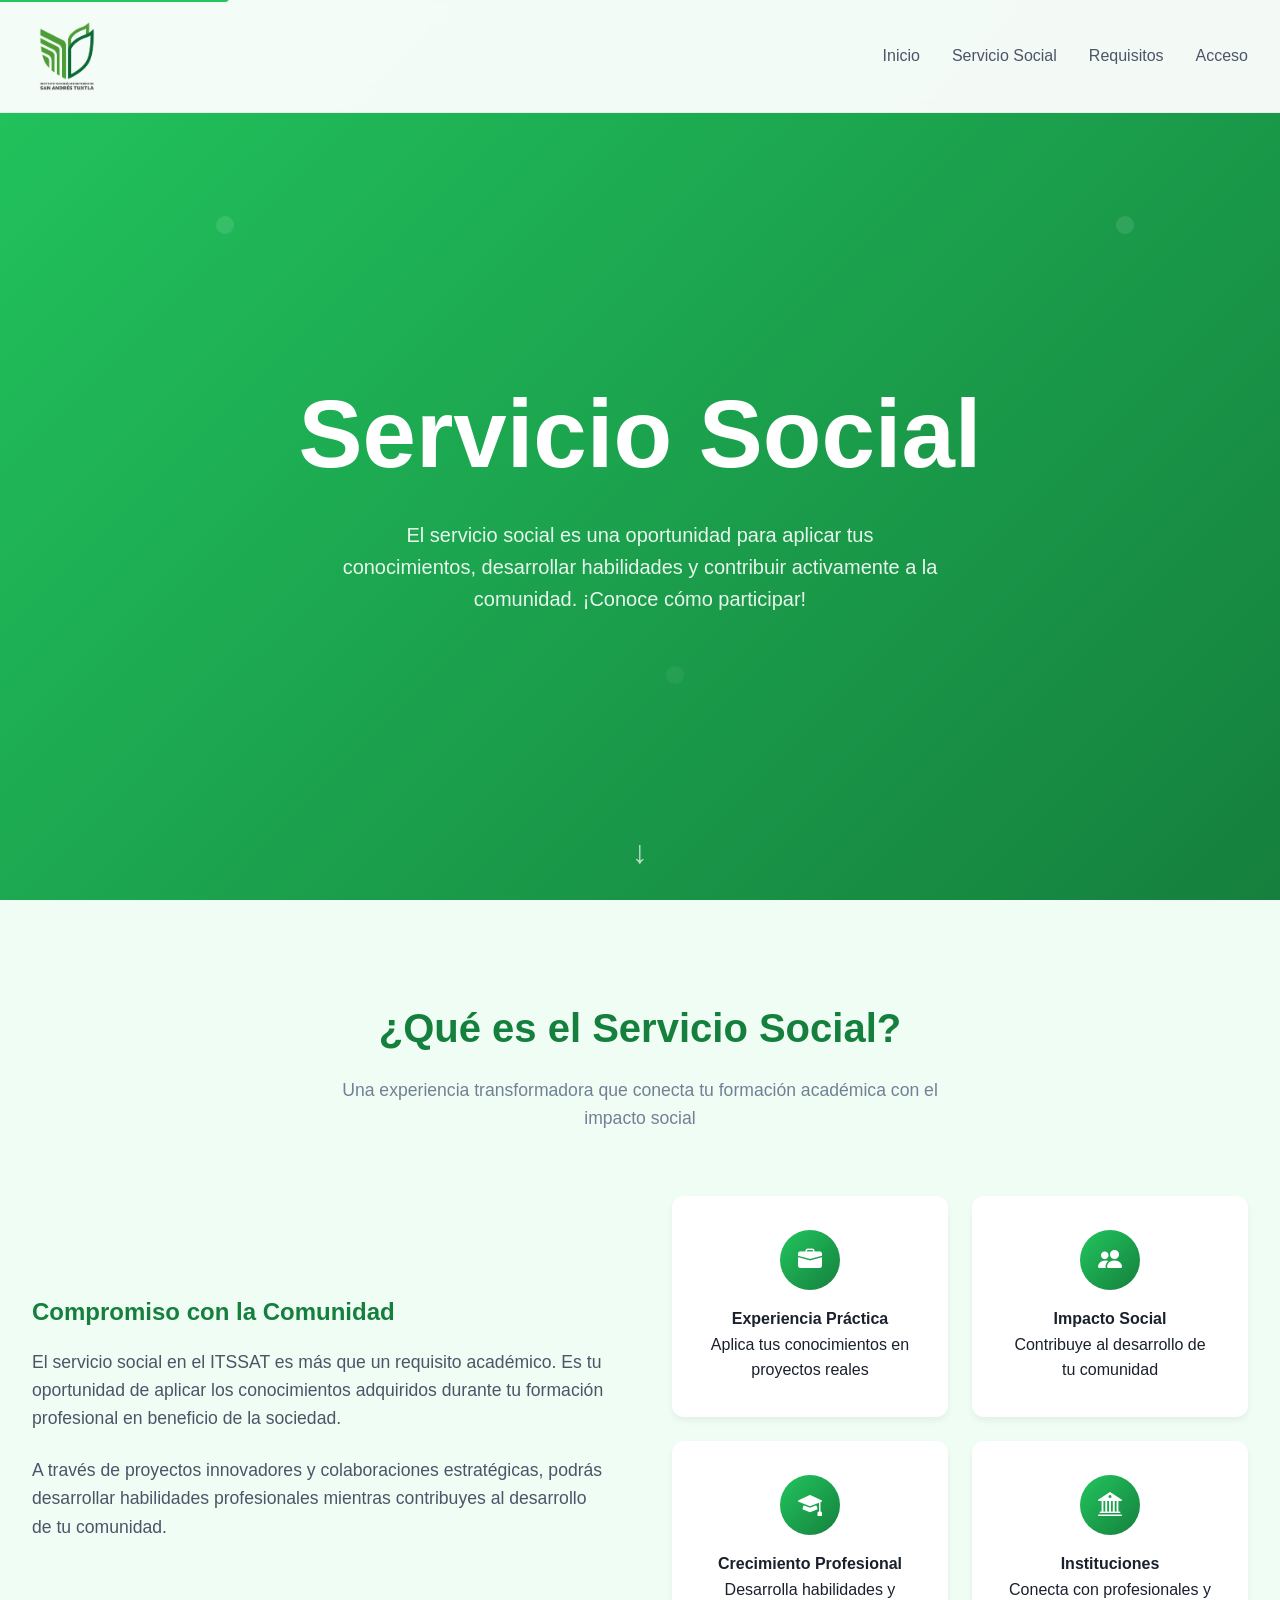
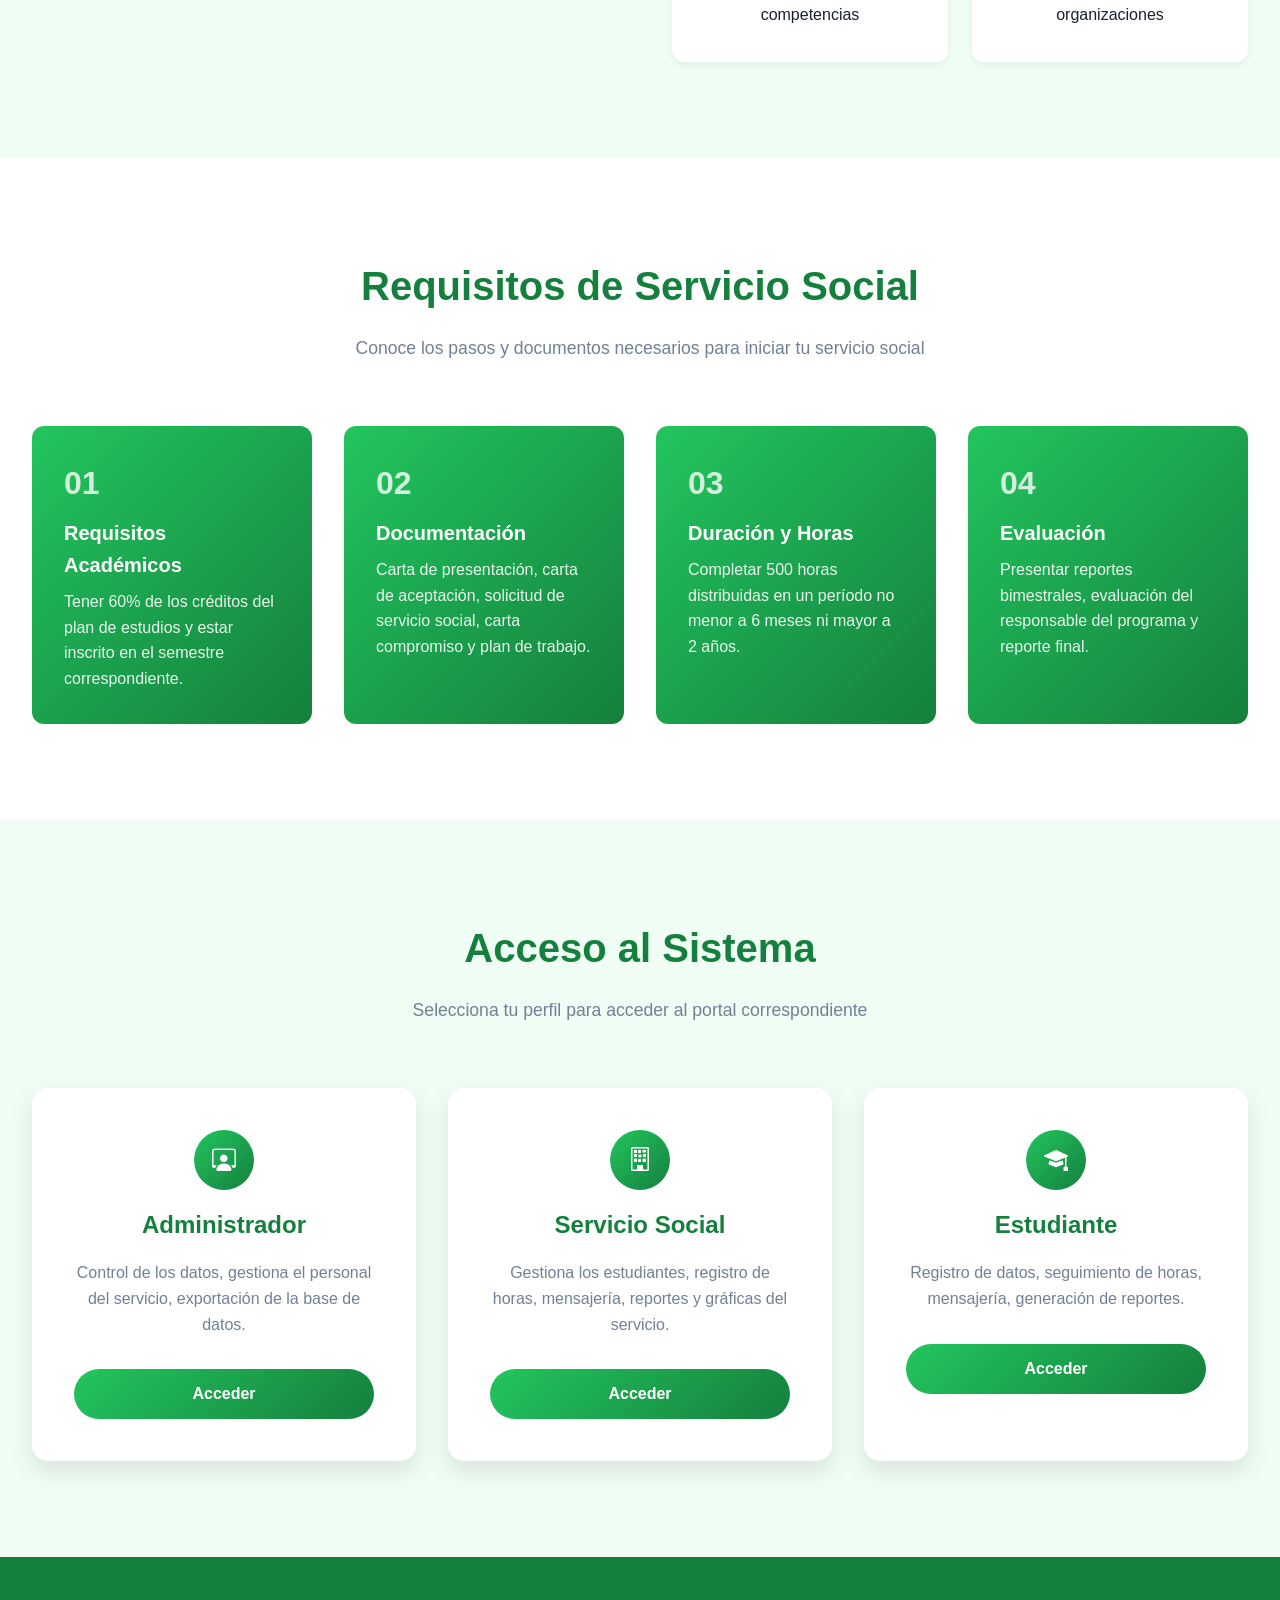
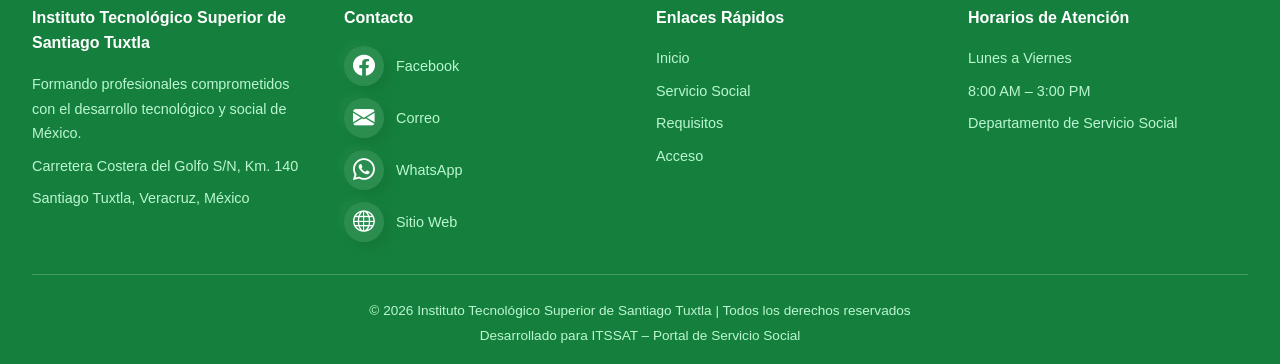
==== commit e8f438aa: "Update login.html" ====
--- a/login.html
+++ b/login.html
@@ -3,287 +3,419 @@
 <head>
     <meta charset="UTF-8">
     <meta name="viewport" content="width=device-width, initial-scale=1.0">
-
-    <!-- SEO -->
-    <meta name="description" content="Portal de Servicio Social del Instituto Tecnológico Superior de Santiago Tuxtla. Acceso para estudiantes, personal y administradores.">
-    <link rel="canonical" href="https://serviciosocial.itssat.edu.mx/">
-
-    <!-- Open Graph -->
-    <meta property="og:title" content="ITSSAT - Portal de Servicio Social">
-    <meta property="og:description" content="Sistema de gestión de servicio social para estudiantes del ITSSAT">
-    <meta property="og:type" content="website">
-    <meta property="og:url" content="https://serviciosocial.itssat.edu.mx/">
-    <meta property="og:image" content="https://serviciosocial.itssat.edu.mx/Itssat.png">
-    <meta name="robots" content="index, follow">
-    <meta name="theme-color" content="#22c55e">
-
-    <title>ITSSAT - Portal de Servicio Social</title>
+    <meta name="robots" content="noindex, nofollow">
+    <meta http-equiv="X-Content-Type-Options" content="nosniff">
+    <meta http-equiv="X-Frame-Options" content="SAMEORIGIN">
+    <meta http-equiv="Referrer-Policy" content="strict-origin-when-cross-origin">
+    <title>Acceso · ITSSAT</title>
     <link rel="icon" type="image/png" href="tec.png">
-    <link rel="preconnect" href="https://cdn.jsdelivr.net">
-    <link rel="preload" href="/Itssat.png" as="image" type="image/png" fetchpriority="high">
-
-    <!-- CSS externo -->
-    <link rel="stylesheet" href="index.css">
-    <link rel="stylesheet" href="animaciones.css">
-    <link rel="stylesheet" href="componentes.css">
-
-    <!-- Bootstrap Icons -->
-    <link rel="stylesheet" href="https://cdn.jsdelivr.net/npm/bootstrap-icons@1.11.3/font/bootstrap-icons.min.css">
-
+    <link rel="stylesheet"
+          href="https://cdnjs.cloudflare.com/ajax/libs/font-awesome/6.4.0/css/all.min.css"
+          integrity="sha512-iecdLmaskl7CVkqkXNQ/ZH/XLlvWZOJyj7Yy7tcenmpD1ypASozpmT/E0iPtmFIB46ZmdtAc9eNBvH0H/ZpiBw=="
+          crossorigin="anonymous" referrerpolicy="no-referrer">
+    <link rel="stylesheet" href="style_componentes.css">
+    <link rel="stylesheet" href="style_login.css">
+    <link rel="stylesheet" href="style_animaciones.css">
 </head>
 <body>
 
 <!-- PRELOADER -->
-    <div class="preloader" id="preloader" aria-hidden="true">
+    <div class="preloader" id="preloader" aria-hidden="true" role="status">
         <div class="loader"></div>
     </div>
 
-<!-- SKIP TO CONTENT -->
-    <a href="#main-content" class="skip-to-content">Saltar al contenido principal</a>
-
-<!-- HEADER / NAVBAR -->
-    <header class="header-index" id="header-index">
-        <nav class="nav" aria-label="Navegación principal">
-            <a href="#inicio" aria-label="Ir al inicio">
-                <img src="Itssat.png" class="logo" alt="Instituto Tecnológico Superior de Santiago Tuxtla" width="70" height="80">
-            </a>
-            <ul class="nav-links" role="list">
-                <li><a href="#inicio">Inicio</a></li>
-                <li><a href="#servicio">Servicio Social</a></li>
-                <li><a href="#requisitos">Requisitos</a></li>
-                <li><a href="#acceso">Acceso</a></li>
-            </ul>
-        </nav>
-    </header>
-
-<!-- CONTENIDO PRINCIPAL -->
-    <main id="main-content">
-
-<!-- HERO / PORTADA -->
-        <section id="inicio" class="hero" aria-labelledby="hero-heading">
-            <div class="hero-content">
-                <h1 id="hero-heading">Servicio Social</h1>
-                <p class="hero-subtitle">
-                    El servicio social es una oportunidad para aplicar tus conocimientos, desarrollar habilidades y
-                    contribuir activamente a la comunidad. ¡Conoce cómo participar!
-                </p>
+<!-- PANEL BIENVENIDA -->
+    <div class="container-bienvenido">
+        <img src="Itssat.png"
+             class="logo"
+             alt="Logo del Instituto Tecnológico Superior de Santiago Tuxtla"
+             width="120" height="130">
+        <div class="bienvenida">
+            <h1 id="tituloRol">Bienvenido</h1>
+            <p id="subtituloRol"></p>
+        </div>
+    </div>
+
+<!-- PANEL FORMULARIOS -->
+    <div class="container-derecho">
+        <div class="form-container">
+
+            <!-- FORMULARIO 1: LOGIN -->
+            <div id="loginForm" class="form-section active" role="region" aria-label="Iniciar sesión">
+                <div class="form-header">
+                    <div class="icon-header" aria-hidden="true"><i class="fas fa-circle-user"></i></div>
+                    <h2>Iniciar Sesión</h2>
+                </div>
+                <div id="loginForm" class="form-section active">
+                <form id="formLogin" novalidate autocomplete="on">
+                    <div class="form-group">
+                        <label for="correo" class="sr-only">Correo electrónico</label>
+                        <span class="icon" aria-hidden="true">📧</span>
+                        <input type="email" id="correo" name="correo"
+                               placeholder="Correo Electrónico"
+                               autocomplete="username"
+                               maxlength="100" required>
+                    </div>
+                    <div class="form-group">
+                        <label for="password" class="sr-only">Contraseña</label>
+                        <span class="icon" aria-hidden="true">🔑</span>
+                        <input type="password" id="password" name="password"
+                               placeholder="Contraseña"
+                               autocomplete="current-password"
+                               maxlength="20" required>
+                        <button type="button" class="toggle-password" id="togglePasswordBtn"
+                                aria-label="Mostrar u ocultar contraseña">👁️</button>
+                    </div>
+                    <div class="btn-group">
+                        <button type="submit" id="loginBtn" class="btn-login btn-verde-login">Iniciar Sesión</button>
+                    </div>
+                    <div class="separador"></div>
+                    <div class="btn-group">
+                        <button type="button" class="btn-login btn-red-login" id="irRecuperacionBtn">¿Olvidé mi Contraseña?</button>
+                    </div>
+                </form>
+                </div>
             </div>
-            <div class="scroll-indicator" aria-hidden="true"></div>
-        </section>
-
-<!-- INFORMACIÓN SERVICIO SOCIAL -->
-        <section id="servicio" class="about">
-            <div class="container">
-                <h2 class="section-title fade-in">¿Qué es el Servicio Social?</h2>
-                <p class="section-subtitle fade-in">
-                    Una experiencia transformadora que conecta tu formación académica con el impacto social
-                </p>
-                <div class="about-content fade-in">
-                    <div class="about-text">
-                        <h3>Compromiso con la Comunidad</h3>
-                        <p>
-                            El servicio social en el ITSSAT es más que un requisito académico. Es tu oportunidad
-                            de aplicar los conocimientos adquiridos durante tu formación profesional en beneficio
-                            de la sociedad.
-                        </p>
-                        <p>
-                            A través de proyectos innovadores y colaboraciones estratégicas, podrás desarrollar
-                            habilidades profesionales mientras contribuyes al desarrollo de tu comunidad.
-                        </p>
-                    </div>
-
-                    <div class="about-features fade-in">
-                        <div class="feature-card">
-                            <div class="feature-icon" aria-hidden="true">
-                                <i class="bi bi-briefcase-fill"></i>
-                            </div>
-                            <h4>Experiencia Práctica</h4>
-                            <p>Aplica tus conocimientos en proyectos reales</p>
-                        </div>
-
-                        <div class="feature-card">
-                            <div class="feature-icon" aria-hidden="true">
-                                <i class="bi bi-people-fill"></i>
-                            </div>
-                            <h4>Impacto Social</h4>
-                            <p>Contribuye al desarrollo de tu comunidad</p>
-                        </div>
-
-                        <div class="feature-card">
-                            <div class="feature-icon" aria-hidden="true">
-                                <i class="bi bi-mortarboard-fill"></i>
-                            </div>
-                            <h4>Crecimiento Profesional</h4>
-                            <p>Desarrolla habilidades y competencias</p>
-                        </div>
-
-                        <div class="feature-card">
-                            <div class="feature-icon" aria-hidden="true">
-                                <i class="bi bi-bank2"></i>
-                            </div>
-                            <h4>Instituciones</h4>
-                            <p>Conecta con profesionales y organizaciones</p>
-                        </div>
-                    </div>
-                </div>
+
+            <!-- FORMULARIO 2: RECUPERACIÓN PASO 1 -->
+            <div id="recoveryForm" class="form-section" role="region" aria-label="Recuperar contraseña">
+                <div class="form-header">
+                    <div class="icon-header" aria-hidden="true"><i class="fas fa-lock icon-spinning"></i></div>
+                    <h2>Recuperar Contraseña</h2>
+                </div>
+                <p class="recovery-subtitle">Ingresa tu correo para identificarte</p>
+                <form id="formRecuperar" novalidate>
+                    <div class="form-group">
+                        <label for="correo_recuperar" class="sr-only">Correo electrónico</label>
+                        <span class="icon" aria-hidden="true">📧</span>
+                        <input type="email" id="correo_recuperar" name="correo_recuperar"
+                               placeholder="Correo Electrónico"
+                               autocomplete="email"
+                               maxlength="100" required>
+                    </div>
+                    <div class="btn-group">
+                        <button type="submit" class="btn-login btn-verde-login">Continuar</button>
+                    </div>
+                    <div class="separador"></div>
+                    <div class="btn-group">
+                        <button type="button" class="btn-login btn-red-login" id="irLoginBtn">Volver al Login</button>
+                    </div>
+                </form>
             </div>
-        </section>
-
-<!-- REQUISITOS -->
-        <section id="requisitos" class="requirements">
-            <div class="container">
-                <h2 class="section-title fade-in">Requisitos de Servicio Social</h2>
-                <p class="section-subtitle fade-in">
-                    Conoce los pasos y documentos necesarios para iniciar tu servicio social
-                </p>
-                <div class="req-grid fade-in">
-                    <div class="req-card">
-                        <div class="req-number" aria-hidden="true">01</div>
-                        <h3>Requisitos Académicos</h3>
-                        <p>Tener 60% de los créditos del plan de estudios y estar inscrito en el semestre correspondiente.</p>
-                    </div>
-                    <div class="req-card">
-                        <div class="req-number" aria-hidden="true">02</div>
-                        <h3>Documentación</h3>
-                        <p>Carta de presentación, carta de aceptación, solicitud de servicio social, carta compromiso y plan de trabajo.</p>
-                    </div>
-                    <div class="req-card">
-                        <div class="req-number" aria-hidden="true">03</div>
-                        <h3>Duración y Horas</h3>
-                        <p>Completar 500 horas distribuidas en un período no menor a 6 meses ni mayor a 2 años.</p>
-                    </div>
-                    <div class="req-card">
-                        <div class="req-number" aria-hidden="true">04</div>
-                        <h3>Evaluación</h3>
-                        <p>Presentar reportes bimestrales, evaluación del responsable del programa y reporte final.</p>
-                    </div>
-                </div>
+
+            <!-- FORMULARIO 3: RECUPERACIÓN PASO 2 (desafío) -->
+            <div id="challengeForm" class="form-section" role="region" aria-label="Verificar identidad">
+                <div class="form-header">
+                    <div class="icon-header" aria-hidden="true"><i class="fas fa-shield-halved"></i></div>
+                    <h2>Verificar Identidad</h2>
+                </div>
+                <p class="recovery-subtitle">Ingresa tus credenciales secretas</p>
+                <form id="formDesafio" novalidate>
+                    <div class="form-group recovery-input-wrap">
+                        <label for="respuesta_0" class="sr-only">Clave secreta 1</label>
+                        <span class="icon" aria-hidden="true">🔑</span>
+                        <input type="password" name="respuestas[]" id="respuesta_0"
+                               placeholder="Clave secreta 1" autocomplete="off" maxlength="20" required>
+                        <button type="button" class="toggle-password"
+                                aria-label="Mostrar clave secreta 1" data-target="respuesta_0">👁️</button>
+                    </div>
+                    <div class="form-group recovery-input-wrap">
+                        <label for="respuesta_1" class="sr-only">Clave secreta 2</label>
+                        <span class="icon" aria-hidden="true">🔑</span>
+                        <input type="password" name="respuestas[]" id="respuesta_1"
+                               placeholder="Clave secreta 2" autocomplete="off" maxlength="20" required>
+                        <button type="button" class="toggle-password"
+                                aria-label="Mostrar clave secreta 2" data-target="respuesta_1">👁️</button>
+                    </div>
+                    <div class="form-group recovery-input-wrap">
+                        <label for="respuesta_2" class="sr-only">Clave secreta 3</label>
+                        <span class="icon" aria-hidden="true">🔑</span>
+                        <input type="password" name="respuestas[]" id="respuesta_2"
+                               placeholder="Clave secreta 3" autocomplete="off" maxlength="20" required>
+                        <button type="button" class="toggle-password"
+                                aria-label="Mostrar clave secreta 3" data-target="respuesta_2">👁️</button>
+                    </div>
+                    <div class="btn-group">
+                        <button type="submit" class="btn-login btn-verde-login">Verificar</button>
+                    </div>
+                    <div class="separador"></div>
+                    <div class="btn-group">
+                        <button type="button" class="btn-login btn-red-login" id="cancelarDesafioBtn">Cancelar</button>
+                    </div>
+                </form>
             </div>
-        </section>
-
-<!-- ACCESO AL SISTEMA -->
-        <section id="acceso" class="login-section">
-            <div class="container">
-                <h2 class="section-title fade-in">Acceso al Sistema</h2>
-                <p class="section-subtitle fade-in">
-                    Selecciona tu perfil para acceder al portal correspondiente
-                </p>
-                <div class="login-grid fade-in">
-                    <div class="login-card" tabindex="0" role="button" data-role="administrador" aria-label="Acceder como Administrador">
-                        <div class="feature-icon" aria-hidden="true">
-                            <i class="bi bi-person-workspace"></i>
-                        </div>
-                        <h3>Administrador</h3>
-                        <p>Control de los datos, gestiona el personal del servicio, exportación de la base de datos.</p>
-                        <button class="login-btn" tabindex="-1" aria-hidden="true">
-                            <span class="btn-spinner"></span>
-                            <span class="btn-text">Acceder</span>
-                        </button>
-                    </div>
-
-                    <div class="login-card" tabindex="0" role="button" data-role="personal" aria-label="Acceder como Servicio Social">
-                        <div class="feature-icon" aria-hidden="true">
-                            <i class="bi bi-building"></i>
-                        </div>
-                        <h3>Servicio Social</h3>
-                        <p>Gestiona los estudiantes, registro de horas, mensajería, reportes y gráficas del servicio.</p>
-                        <button class="login-btn" tabindex="-1" aria-hidden="true">
-                            <span class="btn-spinner"></span>
-                            <span class="btn-text">Acceder</span>
-                        </button>
-                    </div>
-
-                    <div class="login-card" tabindex="0" role="button" data-role="estudiante" aria-label="Acceder como Estudiante">
-                        <div class="feature-icon" aria-hidden="true">
-                            <i class="bi bi-mortarboard-fill"></i>
-                        </div>
-                        <h3>Estudiante</h3>
-                        <p>Registro de datos, seguimiento de horas, mensajería, generación de reportes.</p>
-                        <button class="login-btn" tabindex="-1" aria-hidden="true">
-                            <span class="btn-spinner"></span>
-                            <span class="btn-text">Acceder</span>
-                        </button>
-                    </div>
-                </div>
-
-                <!-- Fallback para usuarios sin JavaScript -->
-                <noscript>
-                    <p style="text-align:center; margin-top:2rem; color:#4a5568;">
-                        Para acceder al sistema active JavaScript en su navegador, o contacte a
-                        <a href="mailto:serviciosocial@itssat.edu.mx">serviciosocial@itssat.edu.mx</a>.
-                    </p>
-                </noscript>
+
+            <!-- FORMULARIO 4: NUEVA CONTRASEÑA (paso 3) -->
+            <div id="resetPassForm" class="form-section" role="region" aria-label="Nueva contraseña">
+                <div class="form-header">
+                    <div class="icon-header" aria-hidden="true"><i class="fas fa-lock-open"></i></div>
+                    <h2>Nueva Contraseña</h2>
+                </div>
+                <form id="formNuevaPass" novalidate>
+                    <div class="form-group">
+                        <label for="nueva_password" class="sr-only">Nueva contraseña</label>
+                        <span class="icon" aria-hidden="true">🔒</span>
+                        <input type="password" id="nueva_password" name="nueva_password"
+                               placeholder="Nueva contraseña"
+                               autocomplete="new-password"
+                               maxlength="20" required>
+                        <button type="button" class="toggle-password" id="toggleNuevaBtn"
+                                aria-label="Mostrar nueva contraseña">👁️</button>
+                    </div>
+                    <div class="pass-strength"
+                         role="progressbar" aria-label="Fortaleza de contraseña"
+                         aria-valuenow="0" aria-valuemin="0" aria-valuemax="100">
+                        <div class="pass-strength-fill" id="passStrengthFill2"></div>
+                    </div>
+                    <span class="pass-hint" id="passStrengthLabel2" aria-live="polite">
+                        Escribe para ver la fortaleza
+                    </span>
+                    <div class="form-group">
+                        <label for="repetir_password" class="sr-only">Repite la contraseña</label>
+                        <span class="icon" aria-hidden="true">🔒</span>
+                        <input type="password" id="repetir_password" name="repetir_password"
+                               placeholder="Repite la contraseña"
+                               autocomplete="new-password"
+                               maxlength="20" required>
+                        <button type="button" class="toggle-password" id="toggleRepetirBtn"
+                                aria-label="Mostrar repetición de contraseña">👁️</button>
+                    </div>
+                    <p id="msg-pass" class="msg-pass msg-pass--hidden" aria-live="polite" role="alert"></p>
+                    <div class="btn-group">
+                        <button type="submit" id="btnGuardarPass" class="btn-login btn-verde-login" disabled>Confirmar</button>
+                    </div>
+                </form>
+                <div class="separador"></div>
+                <div class="btn-group">
+                    <button type="button" class="btn-login btn-red-login" id="cancelarResetBtn">Cancelar</button>
+                </div>
             </div>
-        </section>
-
-    </main>
-
-<!-- BOTÓN VOLVER ARRIBA -->
-    <button class="back-to-top" id="back-to-top" aria-label="Volver al inicio de la página">↑</button>
-
-<!-- FOOTER -->
-    <footer class="footer">
-        <div class="container">
-            <div class="footer-content">
-                <div class="footer-section">
-                    <h4>Instituto Tecnológico Superior de Santiago Tuxtla</h4>
-                    <p>Formando profesionales comprometidos con el desarrollo tecnológico y social de México.</p>
-                    <p>Carretera Costera del Golfo S/N, Km. 140</p>
-                    <p>Santiago Tuxtla, Veracruz, México</p>
-                </div>
-
-                <div class="footer-section">
-                    <h4>Contacto</h4>
-                    <div class="social-links">
-                        <a href="https://www.facebook.com/itssat" class="contact-item" target="_blank" rel="noopener noreferrer" aria-label="Facebook de ITSSAT (abre en nueva pestaña)">
-                            <span class="social-link" aria-hidden="true">
-                                <i class="bi bi-facebook"></i>
-                            </span>
-                            <span>Facebook</span>
-                        </a>
-                        <a href="mailto:serviciosocial@itssat.edu.mx" class="contact-item" aria-label="Enviar correo a serviciosocial@itssat.edu.mx">
-                            <span class="social-link" aria-hidden="true">
-                                <i class="bi bi-envelope-fill"></i>
-                            </span>
-                            <span>Correo</span>
-                        </a>
-                        <a href="https://wa.me/529479479100" class="contact-item" target="_blank" rel="noopener noreferrer" aria-label="WhatsApp ITSSAT (abre en nueva pestaña)">
-                            <span class="social-link" aria-hidden="true">
-                                <i class="bi bi-whatsapp"></i>
-                            </span>
-                            <span>WhatsApp</span>
-                        </a>
-                        <a href="https://www.itssat.edu.mx" class="contact-item" target="_blank" rel="noopener noreferrer" aria-label="Sitio web oficial ITSSAT (abre en nueva pestaña)">
-                            <span class="social-link" aria-hidden="true">
-                                <i class="bi bi-globe"></i>
-                            </span>
-                            <span>Sitio Web</span>
-                        </a>
-                    </div>
-                </div>
-
-                <div class="footer-section">
-                    <h4>Enlaces Rápidos</h4>
-                    <a href="#inicio">Inicio</a>
-                    <a href="#servicio">Servicio Social</a>
-                    <a href="#requisitos">Requisitos</a>
-                    <a href="#acceso">Acceso</a>
-                </div>
-
-                <div class="footer-section">
-                    <h4>Horarios de Atención</h4>
-                    <p>Lunes a Viernes</p>
-                    <p>8:00 AM – 3:00 PM</p>
-                    <p>Departamento de Servicio Social</p>
-                </div>
-            </div>
-
-            <div class="footer-bottom">
-                <p>&copy; <span id="footer-year">2026</span> Instituto Tecnológico Superior de Santiago Tuxtla | Todos los derechos reservados</p>
-                <p>Desarrollado para ITSSAT – Portal de Servicio Social</p>
-            </div>
+
         </div>
-    </footer>
-    <script src="index.js" defer></script>
+    </div>
+
+<!-- MODAL UNIVERSAL -->
+    <div class="modal-overlay" id="modalOverlay" role="dialog" aria-modal="true"
+         aria-labelledby="modalTitle" aria-describedby="modalText">
+        <div class="modal-content" id="modalContent">
+            <i   class="modal-icon"    id="modalIcon"    aria-hidden="true"></i>
+            <div class="modal-title"   id="modalTitle"   tabindex="-1"></div>
+            <div class="modal-text"    id="modalText"></div>
+            <div class="modal-actions" id="modalActions"></div>
+        </div>
+    </div>
+
+    <script src="componentes.js"></script>
+    <script src="login.js"></script>
+    <script>
+        /* ── CONFIGURACIÓN ── */
+        /* IMPORTANTE: cambia esta URL por la de tu Byet Host cuando la tengas */
+        var API_URL = 'https://serviciosocial.byethost11.com/login.html';
+
+        /* Detectar rol desde la URL: login.html?role=administrador */
+        var ROLES_INFO = {
+            administrador: { titulo: '¡Bienvenido Administrador!',  subtitulo: 'Accede con tu usuario para consultar y administrar la base de datos' },
+            personal:      { titulo: '¡Bienvenido Personal!',       subtitulo: 'Gestiona estudiantes, horas, reportes y más' },
+            estudiante:    { titulo: '¡Bienvenido Estudiante!',      subtitulo: 'Consulta tu avance, horas y reportes de servicio social' }
+        };
+
+        var params = new URLSearchParams(location.search);
+        var role   = params.get('role') || '';
+
+        if (!ROLES_INFO[role]) {
+            location.replace('index.html');
+        } else {
+            document.getElementById('tituloRol').textContent   = ROLES_INFO[role].titulo;
+            document.getElementById('subtituloRol').textContent = ROLES_INFO[role].subtitulo;
+        }
+
+        /* ── CSRF: obtener token del backend al cargar ── */
+        var csrfToken = '';
+        fetch(API_URL + '?accion=csrf&role=' + encodeURIComponent(role))
+            .then(function(r){ return r.json(); })
+            .then(function(d){ csrfToken = d.csrf_token || ''; })
+            .catch(function(){ csrfToken = ''; });
+
+        /* ── HELPERS ── */
+        function mostrarSolo(el) {
+            ['loginForm','recoveryForm','challengeForm','resetPassForm'].forEach(function(id){
+                var f = document.getElementById(id);
+                if (f) f.classList.remove('active');
+            });
+            if (el) {
+                el.classList.add('active');
+                var primer = el.querySelector('input, button');
+                if (primer) primer.focus();
+            }
+        }
+
+        function apiPost(data) {
+            data.role       = role;
+            data.csrf_token = csrfToken;
+            return fetch(API_URL, {
+                method:      'POST',
+                credentials: 'include',
+                headers:     { 'Content-Type': 'application/json' },
+                body:        JSON.stringify(data)
+            }).then(function(r){ return r.json(); });
+        }
+
+        /* ── INICIALIZACIÓN ── */
+        initPreloader();
+        initModal();
+        initLogin({
+            campoLogin:      'correo',
+            validarCorreo:   true,
+            campoRecuperar:  'correo_recuperar',
+            validarCorreoRec: true,
+            txtIniciando:    'Iniciando...',
+            txtRecuperando:  'Recuperando...'
+        });
+
+        /* Toggle contraseñas */
+        document.getElementById('togglePasswordBtn').addEventListener('click', function(){
+            togglePassword('password', this);
+        });
+        document.querySelectorAll('#challengeForm .toggle-password').forEach(function(btn){
+            btn.addEventListener('click', function(){ togglePassword(this.dataset.target, this); });
+        });
+        var tnb = document.getElementById('toggleNuevaBtn');
+        var trb = document.getElementById('toggleRepetirBtn');
+        if (tnb) tnb.addEventListener('click', function(){ togglePassword('nueva_password',   this); });
+        if (trb) trb.addEventListener('click', function(){ togglePassword('repetir_password', this); });
+
+        /* Navegación entre formularios */
+        document.getElementById('irRecuperacionBtn').addEventListener('click', function(){
+            mostrarSolo(document.getElementById('recoveryForm'));
+        });
+        document.getElementById('irLoginBtn').addEventListener('click', function(){
+            mostrarSolo(document.getElementById('loginForm'));
+        });
+        document.getElementById('cancelarDesafioBtn').addEventListener('click', function(){
+            apiPost({ accion: 'cancelar_restablecer' }).finally(function(){
+                mostrarSolo(document.getElementById('loginForm'));
+            });
+        });
+        document.getElementById('cancelarResetBtn').addEventListener('click', function(){
+            apiPost({ accion: 'cancelar_restablecer' }).finally(function(){
+                mostrarSolo(document.getElementById('loginForm'));
+            });
+        });
+
+        /* ── SUBMIT LOGIN ── */
+        document.getElementById('formLogin').addEventListener('submit', function(e){
+            e.preventDefault();
+            var correo   = document.getElementById('correo').value.trim();
+            var password = document.getElementById('password').value;
+            if (!correo || !password) { modalError('Error', 'Complete todos los campos'); return; }
+            var btn = this.querySelector('button[type="submit"]');
+            btn.disabled = true; btn.textContent = 'Iniciando...';
+
+            apiPost({ accion: 'login', correo: correo, password: password })
+                .then(function(d){
+                    if (d.ok) {
+                        location.href = d.redirect || 'menu.html';
+                    } else {
+                        modalError('Error', d.msg || 'Correo o contraseña incorrectos.');
+                        btn.disabled = false; btn.textContent = 'Iniciar Sesión';
+                    }
+                })
+                .catch(function(){
+                    modalError('Error', 'No se pudo conectar. Intente más tarde.');
+                    btn.disabled = false; btn.textContent = 'Iniciar Sesión';
+                });
+        });
+
+        /* ── SUBMIT RECUPERAR PASO 1 ── */
+        document.getElementById('formRecuperar').addEventListener('submit', function(e){
+            e.preventDefault();
+            var correo = document.getElementById('correo_recuperar').value.trim();
+            if (!correo) { modalError('Error', 'Ingrese su correo'); return; }
+            var btn = this.querySelector('button[type="submit"]');
+            btn.disabled = true; btn.textContent = 'Verificando...';
+
+            apiPost({ accion: 'recuperar_paso1', correo_recuperar: correo })
+                .then(function(d){
+                    if (d.ok) {
+                        mostrarSolo(document.getElementById('challengeForm'));
+                        modalWarning('Verifica tu identidad',
+                            'Escribe tus 3 respuestas en orden, tal como las registraste.');
+                    } else {
+                        modalError('Error', d.msg || 'No se pudo procesar.');
+                    }
+                    btn.disabled = false; btn.textContent = 'Continuar';
+                })
+                .catch(function(){
+                    modalError('Error', 'No se pudo conectar.');
+                    btn.disabled = false; btn.textContent = 'Continuar';
+                });
+        });
+
+        /* ── SUBMIT DESAFÍO PASO 2 ── */
+        document.getElementById('formDesafio').addEventListener('submit', function(e){
+            e.preventDefault();
+            var r0 = document.getElementById('respuesta_0').value;
+            var r1 = document.getElementById('respuesta_1').value;
+            var r2 = document.getElementById('respuesta_2').value;
+            var btn = this.querySelector('button[type="submit"]');
+            btn.disabled = true; btn.textContent = 'Verificando...';
+
+            apiPost({ accion: 'recuperar_paso2', respuestas: [r0, r1, r2] })
+                .then(function(d){
+                    if (d.ok) {
+                        mostrarSolo(document.getElementById('resetPassForm'));
+                        modalWarning('Nueva contraseña',
+                            'Mínimo 8 y máximo 20 caracteres.');
+                    } else {
+                        modalError('Error', d.msg || 'Respuestas incorrectas.');
+                    }
+                    btn.disabled = false; btn.textContent = 'Verificar';
+                })
+                .catch(function(){
+                    modalError('Error', 'No se pudo conectar.');
+                    btn.disabled = false; btn.textContent = 'Verificar';
+                });
+        });
+
+        /* ── SUBMIT NUEVA CONTRASEÑA PASO 3 ── */
+        document.getElementById('formNuevaPass').addEventListener('submit', function(e){
+            e.preventDefault();
+            var nueva   = document.getElementById('nueva_password').value;
+            var repetir = document.getElementById('repetir_password').value;
+            if (nueva !== repetir) { modalError('Error', 'Las contraseñas no coinciden'); return; }
+            if (nueva.length < 8)  { modalError('Error', 'Mínimo 8 caracteres'); return; }
+            var btn = document.getElementById('btnGuardarPass');
+            btn.disabled = true; btn.textContent = 'Guardando...';
+
+            apiPost({ accion: 'restablecer_password', nueva_password: nueva, repetir_password: repetir })
+                .then(function(d){
+                    if (d.ok) {
+                        modalSuccess('¡Listo!', d.msg || 'Contraseña actualizada.', function(){
+                            mostrarSolo(document.getElementById('loginForm'));
+                        });
+                    } else {
+                        modalError('Error', d.msg || 'No se pudo guardar.');
+                        btn.disabled = false; btn.textContent = 'Confirmar';
+                    }
+                })
+                .catch(function(){
+                    modalError('Error', 'No se pudo conectar.');
+                    btn.disabled = false; btn.textContent = 'Confirmar';
+                });
+        });
+
+        /* Medidor fortaleza contraseña */
+        if (typeof initPasswordMatch === 'function') {
+            initPasswordMatch({
+                inputNuevaId:   'nueva_password',
+                inputRepetirId: 'repetir_password',
+                btnGuardarId:   'btnGuardarPass',
+                msgId:          'msg-pass',
+                fillId:         'passStrengthFill2',
+                labelId:        'passStrengthLabel2',
+                maxLen:         20,
+            });
+        }
+    </script>
 </body>
 </html>
--- a/style_componentes.css
+++ b/style_componentes.css
@@ -0,0 +1,1369 @@
+/* <--- FUENTE BASE ---> */
+body { font-family: -apple-system, 'SF Pro Display', BlinkMacSystemFont, 'Segoe UI', sans-serif; }
+
+/* <--- SCROLLBAR ---> */
+::-webkit-scrollbar {
+    width: 8px;
+    height: 8px;
+}
+
+::-webkit-scrollbar-track {
+    background: #e8ecef;
+    border-radius: 10px;
+}
+
+::-webkit-scrollbar-thumb {
+    background: linear-gradient(135deg, #a3b1c6, #c8d0da);
+    border-radius: 10px;
+}
+
+::-webkit-scrollbar-thumb:hover { background: linear-gradient(135deg, #22c55e, #15803d); }
+
+/* <--- PRELOADER ---> */
+.preloader {
+    position: fixed;
+    top: 0;
+    left: 0;
+    width: 100%;
+    height: 100%;
+    background: #e8ecef;
+    display: flex;
+    align-items: center;
+    justify-content: center;
+    z-index: 10000;
+    transition: opacity 0.5s ease, visibility 0.5s ease;
+}
+
+.preloader.hidden {
+    opacity: 0;
+    visibility: hidden;
+}
+
+.loader {
+    width: 72px;
+    height: 72px;
+    border-radius: 50%;
+    border: 3px solid transparent;
+    border-top-color: #22c55e;
+    animation: spin 0.9s linear infinite;
+    box-shadow:
+                6px 6px 14px rgba(163, 177, 198, 0.65),
+                -5px -5px 12px rgba(255, 255, 255, 0.90);
+}
+
+/* <--- FORTALEZA DE CONTRASEÑA ---> */
+/*Linea*/
+.pass-strength {
+    height: 5px;
+    background: #e2e8f0;
+    border-radius: 3px;
+    margin: 6px 0 4px;
+    overflow: hidden;
+}
+
+.pass-strength-fill {
+    height: 100%;
+    width: 0%;
+    border-radius: 3px;
+    background: transparent;
+    transition: width 0.3s ease, background 0.3s ease;
+}
+
+.pass-hint {
+    display: block;
+    font-size: 12px;
+    color: #8fa3b1;
+}
+
+.pass-hint--hidden { display: none; }
+
+.sesion-expirada {
+    text-align: center;
+    color: #ef4444;
+    font-size: 0.9rem;
+    margin-top: 1rem; 
+}
+
+/* Niveles de fortaleza — barra */
+.pass-strength-fill.pass--muy-debil { background: #ef4444; }
+.pass-strength-fill.pass--debil      { background: #f59e0b; }
+.pass-strength-fill.pass--buena      { background: #22c55e; }
+.pass-strength-fill.pass--fuerte     { background: #15803d; }
+
+/* Labels de fortaleza */
+.pass-hint.pass--muy-debil,
+.pass-hint.pass--debil,
+.pass-hint.pass--buena,
+.pass-hint.pass--fuerte,
+.msg-pass {
+    font-size: 13px;
+    font-weight: 600;
+}
+
+.pass-hint.pass--muy-debil, .msg-pass { color: #ef4444; }
+.pass-hint.pass--debil     { color: #f59e0b; }
+.pass-hint.pass--buena, .msg-pass--ok { color: #22c55e; }
+.pass-hint.pass--fuerte    { color: #15803d; }
+
+/* Contraseñas coinciden */
+/* Contraseñas coinciden */
+.msg-pass {
+    display: block;
+    min-height: 10px; /* Reserva espacio fijo */
+    margin: 4px 0 8px;
+    font-size: 13px;
+    font-weight: 600;
+    opacity: 1;
+    visibility: visible;
+    transition: opacity 0.25s ease;
+}
+
+/* Oculto sin mover elementos */
+.msg-pass--hidden {
+    opacity: 0;
+    visibility: hidden;
+}
+        
+
+/* <--- BOTONES RADIO SEXO ---> */
+
+        .radio-group {
+            display: flex;
+            gap: 12px;
+            width: 100%;
+        }
+
+        .radio-card {
+            flex: 1;
+            display: flex;
+            align-items: center;
+            justify-content: center;
+            gap: 10px;
+            padding: 12px 14px;
+            border-radius: 12px;
+            cursor: pointer;
+            background: #e8ecef;
+            text-align: center;
+            user-select: none;
+            transition: all 0.22s ease;
+            box-shadow:
+                4px 4px 10px rgba(163, 177, 198, 0.50),
+                -3px -3px 7px rgba(255, 255, 255, 0.85);
+        }
+
+        .radio-card input[type="radio"] {
+            display: none;
+        }
+
+        .radio-circle {
+            width: 18px;
+            height: 18px;
+            border-radius: 50%;
+            border: 2px solid #a3b1c6;
+            display: flex;
+            align-items: center;
+            justify-content: center;
+            flex-shrink: 0;
+            transition: all 0.2s ease;
+        }
+
+        .radio-circle::after {
+            content: '';
+            width: 8px;
+            height: 8px;
+            border-radius: 50%;
+            background: #22c55e;
+            transform: scale(0);
+            transition: transform 0.2s ease;
+        }
+
+        .radio-label {
+            font-size: 13px;
+            font-weight: 600;
+            color: #2d3748;
+        }
+
+        .radio-card i {
+            font-size: 15px;
+            color: #a3b1c6;
+            transition: color 0.2s ease;
+        }
+
+        .radio-card.selected {
+            background: linear-gradient(145deg, #d4f5e0, #e8ecef);
+            box-shadow:
+                4px 4px 10px rgba(163, 177, 198, 0.50),
+                -3px -3px 7px rgba(255, 255, 255, 0.85),
+                0 0 0 2px rgba(34, 197, 94, 0.35);
+        }
+
+        .radio-card.selected .radio-circle       { border-color: #22c55e; }
+        .radio-card.selected .radio-circle::after{ transform: scale(1); }
+        .radio-card.selected .radio-label        { color: #15803d; }
+        .radio-card.selected i                   { color: #22c55e; }
+
+        .radio-group.disabled .radio-card {
+            cursor: not-allowed;
+            opacity: 0.65;
+        }
+
+/* <--- DIVIDER ---> */
+
+        .section-divider {
+            height: 1px;
+            background: linear-gradient(90deg, transparent, rgba(163, 198, 180, 0.35), transparent);
+        }
+
+/* <--- CAMPOS ---> */
+
+        .fields-grid.cols-3 {
+            display: flex;
+            flex-wrap: wrap;
+        }
+
+/* <--- MODAL FORM ---> */
+
+        .modal-form {
+            background: #e8ecef;
+            border-radius: 22px;
+            overflow: hidden;
+            box-shadow:
+                8px 8px 20px rgba(163, 177, 198, 0.58),
+                -6px -6px 16px rgba(255, 255, 255, 0.90);
+            border: 1px solid rgba(255, 255, 255, 0.55);
+            display: flex;
+            flex-direction: column;
+            animation: fadeInUp 0.60s cubic-bezier(.22,.68,0,1.2) backwards;
+            transition:
+                box-shadow   0.35s ease,
+                transform    0.35s ease,
+                border-color 0.35s ease;
+        }
+
+        .modal-form-body {
+            padding: 24px;
+            overflow-y: auto;
+            flex: 1;
+        }
+
+        .modal-form-footer {
+            padding: 16px 24px 22px;
+            display: flex;
+            gap: 10px;
+            justify-content: flex-end;
+            border-top: 1px solid rgba(163,177,198,.18);
+            flex-shrink: 0;
+        }
+
+        .modal-form-header {
+            padding: 18px 22px 14px;
+            display: flex;
+            align-items: center;
+            justify-content: space-between;
+            border-bottom: 1px solid rgba(163, 177, 198, 0.18);
+            flex-shrink: 0;
+        }
+
+        .modal-form-header-left {
+            display: flex;
+            align-items: center;
+            gap: 12px;
+        }
+
+        .modal-form-hicon {
+            width: 40px;
+            height: 40px;
+            background: linear-gradient(145deg, #22c55e, #15803d);
+            border-radius: 50%;
+            display: flex;
+            align-items: center;
+            justify-content: center;
+            color: #fff;
+            font-size: 15px;
+            flex-shrink: 0;
+            animation: header-icon-breathe 3.5s ease infinite;
+            transition: transform 0.30s cubic-bezier(.34,1.56,.64,1);
+        }
+
+        .modal-form-header h3 {
+            font-size: 20px;
+            font-weight: 800;
+            color: #15803d;
+            letter-spacing: -0.1px;
+        }
+
+        .modal-form-header p {
+            font-size: 13px;
+            font-weight: 500;
+            color: #6d7b86;
+            margin-top: 1px;
+        }
+
+        .btn-close-modal {
+            background: #e8ecef;
+            border: none;
+            width: 32px;
+            height: 32px;
+            border-radius: 50%;
+            cursor: pointer;
+            color: #485158;
+            font-size: 13px;
+            display: flex;
+            align-items: center;
+            justify-content: center;
+            flex-shrink: 0;
+            box-shadow:
+                3px 3px 7px rgba(163, 177, 198, .48),
+                -2px -2px 5px rgba(255, 255, 255, .82);
+            transition: color 0.18s, transform 0.18s, background 0.18s;
+            /* CORRECCIÓN: animación eliminada del estado base — el botón ya está visible al cargar */
+        }
+
+        .btn-close-modal:hover {
+            background: rgba(255,255,255,.35);
+            transform: translateY(-2px);
+        }
+
+/* <--- MODAL UNIVERSAL ---> */
+
+        .modal-overlay {
+            display: none;
+            position: fixed;
+            inset: 0;
+            background: rgba(30, 40, 50, 0.48);
+            backdrop-filter: blur(3px);
+            -webkit-backdrop-filter: blur(3px);
+            z-index: 900;
+            align-items: center;
+            justify-content: center;
+            animation: overlayIn 0.25s ease;
+        }
+
+        .modal-overlay.show { display: flex; }
+
+        .modal-content {
+            background: #e8ecef;
+            border-radius: 24px;
+            max-width: 460px;
+            width: 92%;
+            text-align: center;
+            overflow: hidden;
+            padding: 2.2rem 2.5rem 2rem;
+            box-shadow:
+                10px 10px 20px #c5c9cc,
+                -10px -10px 20px #ffffff;
+            /* CORRECCIÓN: modalBounceIn no existe en style_animaciones.css — se reemplaza por modalIn */
+            animation: modalIn 0.32s ease;
+        }
+
+        .modal-icon {
+            font-size: 3rem;
+            margin-bottom: 0.8rem;
+            line-height: 1;
+            display: block;
+        }
+
+        .modal-title {
+            font-size: 1.25rem;
+            font-weight: 800;
+            margin-bottom: 0.6rem;
+            line-height: 1.3;
+            color: #374151;
+        }
+
+        .modal-success .modal-icon  { color: #22c55e; }
+        .modal-success .modal-title { color: #16a34a; }
+        .modal-error .modal-icon    { color: #ef4444; }
+        .modal-error .modal-title   { color: #dc2626; }
+        .modal-warning .modal-icon  { color: #f59e0b; }
+        .modal-warning .modal-title { color: #d97706; }
+
+        .modal-text {
+            font-size: 0.9rem;
+            color: #6b7280;
+            line-height: 1.65;
+            margin-bottom: 1.6rem;
+        }
+
+        .modal-actions {
+            display: flex;
+            gap: 0.75rem;
+            justify-content: center;
+            flex-wrap: wrap;
+        }
+
+        /* CORRECCIÓN: .modal-btn tenía color: #ffffff sobre fondo #e8ecef — texto invisible.
+           Se corrige para que el color base sea el texto oscuro cuando no hay modificador de color. */
+        .modal-btn {
+            display: inline-flex;
+            align-items: center;
+            justify-content: center;
+            gap: 8px;
+            padding: 0.72rem 1.6rem;
+            border-radius: 14px;
+            font-size: 0.82rem;
+            font-weight: 700;
+            border: none;
+            cursor: pointer;
+            text-transform: uppercase;
+            letter-spacing: 0.5px;
+            white-space: nowrap;
+            background: #e8ecef;
+            color: #374151;
+            box-shadow:
+                5px 5px 12px #c5c9cc,
+                -5px -5px 12px #ffffff;
+            transition: all 0.18s ease;
+        }
+
+        .modal-btn:active {
+            box-shadow:
+                inset 4px 4px 8px #c5c9cc,
+                inset -4px -4px 8px #ffffff;
+        }
+
+        .modal-btn:hover {
+            transform: translateY(-1px);
+        }
+
+        .modal-btn:focus-visible {
+            outline: 1px solid #ffffff00;
+            outline-offset: 3px;
+        }
+
+        /* CORRECCIÓN: .btn-white duplicada en 2 lugares — unificada aquí */
+        .btn-white {
+            background: #e8ecef;
+            color: #535863;
+            box-shadow:
+                3px 3px 8px rgba(163, 177, 198, 0.42),
+                -2px -2px 5px rgba(255, 255, 255, 0.78);
+        }
+
+        .btn-white:hover {
+            transform: translateY(-1px);
+            color: #2d3748;
+            box-shadow:
+                4px 4px 10px rgba(163, 177, 198, 0.48),
+                -3px -3px 7px rgba(255, 255, 255, 0.84);
+        }
+
+        /* Modal Botones con color */
+        .btn-success { background: #16a34a; color: #fff; }
+        .btn-error   { background: #dc2626; color: #fff; }
+        .btn-warning { background: #d97706; color: #fff; }
+
+        .btn-success,
+        .btn-error,
+        .btn-warning {
+            box-shadow:
+                5px 5px 12px #afb0b1,
+                -8px -8px 8px #ffffff;
+            border: 1px solid rgb(184, 182, 182);
+        }
+
+/* <--- BUSCADOR ---> */
+
+        .filter-group {
+            position: relative;
+        }
+
+        .search-box {
+            display: flex;
+            align-items: center;
+            background: #e8ecef;
+            border: none;
+            border-radius: 12px;
+            padding: 0 14px;
+            height: 40px;
+            width: 250px;
+            transition: all 0.25s ease;
+            box-shadow:
+                inset 4px 4px 8px rgba(163, 177, 198, 0.50),
+                inset -3px -3px 7px rgba(255, 255, 255, 0.85);
+        }
+
+        .search-box:focus-within {
+            box-shadow:
+                inset 5px 5px 10px rgba(163, 177, 198, 0.55),
+                inset -4px -4px 8px rgba(255, 255, 255, 0.90),
+                0 0 0 2px rgba(34, 197, 94, 0.28);
+        }
+
+        .search-box i.fa-search {
+            color: #8fa3b1;
+            font-size: 13px;
+            margin-right: 8px;
+        }
+
+        .search-main-input {
+            flex: 1;
+            border: none;
+            background: transparent;
+            font-size: 13.5px;
+            outline: none;
+            color: #2d3748;
+            font-family: -apple-system, 'SF Pro Display', BlinkMacSystemFont, sans-serif;
+        }
+
+        .search-main-input::placeholder {
+            color: #a3b1c6;
+        }
+
+        .clear-search {
+            background: none;
+            border: none;
+            cursor: pointer;
+            color: #a3b1c6;
+            font-size: 12px;
+            display: flex;
+            align-items: center;
+            justify-content: center;
+            transition: color 0.15s, background 0.15s;
+            border-radius: 50%;
+            width: 20px;
+            height: 20px;
+        }
+
+        /* CORRECCIÓN: el hover de .clear-search cambiaba dimensiones
+           de forma abrupta porque la declaración base no tenía width/height fijos.
+           Se mueven al estado base y solo se cambia fondo/color en hover. */
+        .clear-search:hover {
+            color: #ffffff;
+            background: rgb(66, 77, 71);
+        }
+
+        .search-suggestions {
+            position: absolute;
+            top: calc(100% + 10px);
+            left: 0;
+            right: 0;
+            background: #e8ecef;
+            border-radius: 14px;
+            max-height: 280px;
+            overflow-y: auto;
+            display: none;
+            z-index: 200;
+            box-shadow:
+                8px 8px 20px rgba(163, 177, 198, 0.65),
+                -6px -6px 14px rgba(255, 255, 255, 0.88);
+        }
+
+        .search-suggestions.active {
+            display: block;
+        }
+
+        .suggestion-item {
+            display: flex;
+            align-items: center;
+            gap: 12px;
+            padding: 10px 14px;
+            cursor: pointer;
+            border-bottom: 1px solid rgba(163, 177, 198, 0.18);
+            transition: background 0.18s;
+        }
+
+        .suggestion-item:last-child {
+            border-bottom: none;
+        }
+
+        .suggestion-item:hover {
+            background: rgba(34, 197, 94, 0.07);
+        }
+
+        .suggestion-avatar {
+            width: 34px;
+            height: 34px;
+            border-radius: 50%;
+            background: linear-gradient(135deg, #22c55e, #15803d);
+            display: flex;
+            align-items: center;
+            justify-content: center;
+            font-weight: 700;
+            font-size: 13px;
+            color: #fff;
+            flex-shrink: 0;
+            text-transform: uppercase;
+            box-shadow:
+                3px 3px 7px rgba(163, 177, 198, 0.50),
+                -2px -2px 5px rgba(255, 255, 255, 0.80);
+        }
+
+        .suggestion-info {
+            flex: 1;
+            min-width: 0;
+        }
+
+        .suggestion-name {
+            font-size: 13px;
+            font-weight: 600;
+            color: #000000;
+            white-space: nowrap;
+            overflow: hidden;
+            text-overflow: ellipsis;
+        }
+
+        .suggestion-control {
+            font-size: 11px;
+            color: #2a683c;
+        }
+
+        .no-suggestions {
+            padding: 14px;
+            text-align: center;
+            color: #175a42;
+            font-size: 13.5px;
+            font-weight: 600;
+        }
+
+        .highlight {
+            background: rgba(34, 197, 94, 0.22);
+            border-radius: 3px;
+            padding: 0 2px;
+        }
+
+/* <--- INFORMACIÓN TABLA ---> */
+
+        .table-info-bar {
+            display: flex;
+            justify-content: space-between;
+            align-items: center;
+            padding: 14px 20px;
+            background: #e8ecef;
+            border-radius: 16px;
+            margin-bottom: 0.6rem;
+            margin-top: 0.6rem;
+            flex-wrap: wrap;
+            gap: 14px;
+            transition: transform 0.25s ease, box-shadow 0.25s ease;
+            animation: fadeInUp 0.6s ease forwards;
+            box-shadow:
+                6px 6px 16px rgba(163, 177, 198, 0.58),
+                -5px -5px 12px rgba(255, 255, 255, 0.88);
+            border: 1px solid rgba(255, 255, 255, 0.55);
+        }
+
+        .table-info-bar:hover {
+            transform: translateY(-3px);
+            box-shadow:
+                9px 9px 22px rgba(163, 177, 198, 0.65),
+                -7px -7px 16px rgba(255, 255, 255, 0.92);
+        }
+
+        .records-info {
+            display: flex;
+            align-items: center;
+            gap: 10px;
+            color: #2d6a4f;
+            font-size: 13.5px;
+            font-weight: 500;
+        }
+
+        .records-info .separator {
+            color: #a3b1c6;
+            margin: 0 4px;
+        }
+
+        .records-info strong {
+            color: #15803d;
+            font-weight: 700;
+        }
+
+        .btn-sin-info {
+            display: inline-flex;
+            align-items: center;
+            gap: 6px;
+            padding: 7px 14px;
+            color: #15803d;
+            border-radius: 10px;
+            text-decoration: none;
+            font-size: 13px;
+            font-weight: 600;
+            transition: all 0.22s ease;
+            cursor: pointer;
+            background: #e8ecef;
+            box-shadow:
+                3px 3px 8px rgba(163, 177, 198, 0.50),
+                -2px -2px 6px rgba(255, 255, 255, 0.85);
+        }
+
+        .btn-sin-info:hover {
+            background: linear-gradient(145deg, #22c55e, #15803d);
+            color: #fff;
+            transform: translateY(-2px);
+            box-shadow:
+                4px 4px 10px rgba(163, 177, 198, 0.55),
+                -3px -3px 8px rgba(255, 255, 255, 0.85),
+                0 4px 12px rgba(34, 197, 94, 0.30);
+        }
+
+        .btn-sin-info.activo,
+        .btn-sin-info.activo:hover {
+            background: linear-gradient(145deg, #22c55e, #15803d);
+            color: white;
+        }
+
+/* <--- PAGINACIÓN ---> */
+
+        /* CORRECCIÓN: slideInRight no existe en style_animaciones.css — se reemplaza por fadeInUp */
+        .pagination {
+            display: flex;
+            align-items: center;
+            gap: 5px;
+            animation: fadeInUp 0.6s ease;
+        }
+
+        .page-btn,
+        .page-num {
+            display: inline-flex;
+            align-items: center;
+            justify-content: center;
+            width: 34px;
+            height: 34px;
+            border-radius: 10px;
+            font-size: 13px;
+            font-weight: 500;
+            text-decoration: none;
+            transition: all 0.18s ease;
+            color: #5a6a7a;
+            border: none;
+            cursor: pointer;
+            background: #e8ecef;
+            box-shadow:
+                4px 4px 9px rgba(163, 177, 198, 0.52),
+                -3px -3px 7px rgba(255, 255, 255, 0.85);
+        }
+
+        .page-btn:hover,
+        .page-num:hover {
+            color: #15803d;
+            box-shadow:
+                5px 5px 12px rgba(163, 177, 198, 0.58),
+                -4px -4px 9px rgba(255, 255, 255, 0.90),
+                0 0 0 1.5px rgba(34, 197, 94, 0.25);
+        }
+
+        .page-num.active {
+            background: linear-gradient(145deg, #22c55e, #15803d);
+            color: #fff;
+            font-weight: 700;
+            box-shadow:
+                4px 4px 10px rgba(163, 177, 198, 0.55),
+                -3px -3px 7px rgba(255, 255, 255, 0.80),
+                0 4px 12px rgba(34, 197, 94, 0.35);
+        }
+
+        .pagination-bottom {
+            position: sticky;
+            bottom: 0;
+            z-index: 1000;
+            display: grid;
+            grid-template-columns: 1fr auto 1fr;
+            align-items: center;
+            padding: 16px 20px;
+            border-top: 1px solid rgba(163, 177, 198, 0.22);
+            background: #e8ecef;
+            gap: 12px;
+            border-radius: 0 0 18px 18px;
+            animation: fadeInUp 0.6s ease;
+        }
+
+        .pagination-bottom .pagination    { justify-self: start; }
+        .pagination-bottom .records-info  { justify-self: center; text-align: center; }
+        .pagination-bottom .goto-page     { justify-self: end; }
+
+        .pagination-bottom--solo {
+            display: flex;
+            justify-content: center;
+            /* CORRECCIÓN: grid-template-columns: unset no tiene efecto en display:flex — eliminado */
+        }
+
+        .goto-page {
+            display: flex;
+            align-items: center;
+            gap: 8px;
+        }
+
+        .goto-page label {
+            font-size: 12.5px;
+            color: #8fa3b1;
+            font-weight: 500;
+        }
+
+        .goto-page input[type="number"] {
+            width: 56px;
+            height: 34px;
+            border: none;
+            border-radius: 10px;
+            text-align: center;
+            font-family: -apple-system, 'SF Pro Display', BlinkMacSystemFont, sans-serif;
+            font-size: 13px;
+            color: #2d3748;
+            background: #e8ecef;
+            outline: none;
+            transition: all 0.18s;
+            box-shadow:
+                inset 3px 3px 7px rgba(163, 177, 198, 0.45),
+                inset -2px -2px 5px rgba(255, 255, 255, 0.82);
+        }
+
+        .goto-page input[type="number"]:focus {
+            box-shadow:
+                inset 4px 4px 9px rgba(163, 177, 198, 0.50),
+                inset -3px -3px 6px rgba(255, 255, 255, 0.88),
+                0 0 0 2px rgba(34, 197, 94, 0.25);
+        }
+
+        .btn-goto {
+            width: 34px;
+            height: 34px;
+            background: linear-gradient(145deg, #22c55e, #15803d);
+            color: #fff;
+            border: none;
+            border-radius: 10px;
+            cursor: pointer;
+            display: flex;
+            align-items: center;
+            justify-content: center;
+            font-size: 13px;
+            transition: all 0.18s;
+            box-shadow:
+                4px 4px 10px rgba(163, 177, 198, 0.52),
+                -3px -3px 7px rgba(255, 255, 255, 0.82),
+                0 3px 10px rgba(34, 197, 94, 0.28);
+        }
+
+        .btn-goto:hover {
+            transform: scale(1.06);
+            box-shadow:
+                5px 5px 13px rgba(163, 177, 198, 0.58),
+                -4px -4px 9px rgba(255, 255, 255, 0.88),
+                0 5px 14px rgba(34, 197, 94, 0.36);
+        }
+
+        .btn-goto:active {
+            transform: scale(0.95);
+            box-shadow:
+                inset 3px 3px 7px rgba(0,0,0,0.14),
+                inset -2px -2px 5px rgba(255,255,255,0.55);
+        }
+
+/* <--- TABLA ---> */
+
+        .management-section {
+            background: #e8ecef;
+            padding: 14px;
+            overflow: hidden;
+            border-radius: 20px;
+            animation: fadeInUp 0.7s ease;
+            box-shadow:
+                8px 8px 20px rgba(163, 177, 198, 0.60),
+                -6px -6px 16px rgba(255, 255, 255, 0.90);
+        }
+
+        .table-wrap { overflow-x: auto; }
+
+        .data-table {
+            width: 100%;
+            min-width: 100%;
+            border-collapse: separate;
+            border-spacing: 0 6px;
+            font-size: 0.875rem;
+        }
+
+        .data-table th,
+        .data-table td {
+            text-align: center;
+            vertical-align: middle;
+        }
+
+        .data-table thead {
+            position: sticky;
+            top: 0;
+            z-index: 10;
+        }
+
+        .data-table th {
+            background: linear-gradient(135deg, #22c55e, #15803d);
+            padding: 13px 16px;
+            font-weight: 700;
+            font-size: 0.72rem;
+            letter-spacing: 0.5px;
+            color: #fff;
+            text-shadow: 1px 1px 3px rgba(0,0,0,0.25);
+            white-space: nowrap;
+        }
+
+        .data-table th:first-child { border-radius: 12px 0 0 12px; }
+        .data-table th:last-child  { border-radius: 0 12px 12px 0; }
+
+        .data-table tbody tr {
+            transition: all 0.22s ease;
+        }
+
+        .data-table tbody tr td {
+            background: #e8ecef;
+            padding: 11px 16px;
+            font-size: 13px;
+            color: #2d3748;
+            box-shadow:
+                3px 3px 8px rgba(163, 177, 198, 0.40),
+                -2px -2px 6px rgba(255, 255, 255, 0.80);
+        }
+
+        .data-table tbody tr td:first-child { border-radius: 10px 0 0 10px; }
+        .data-table tbody tr td:last-child  { border-radius: 0 10px 10px 0; }
+
+        .data-table tbody tr:hover td {
+            background: #dde8dd;
+            box-shadow:
+                5px 5px 12px rgba(163, 177, 198, 0.50),
+                -4px -4px 9px rgba(255, 255, 255, 0.88),
+                0 0 0 1px rgba(34, 197, 94, 0.18);
+            transform: scale(1.003);
+        }
+
+        .editable-input {
+            border: none;
+            background: transparent;
+            text-align: center;
+            font-size: 13px;
+            max-width: 100%;
+            padding: 5px 8px;
+            border-radius: 8px;
+            transition: all 0.22s ease;
+            font-family: -apple-system, 'SF Pro Display', BlinkMacSystemFont, sans-serif;
+            color: #2d3748;
+        }
+
+        .editable-input:hover {
+            background: rgba(255,255,255,0.55);
+            box-shadow:
+                inset 2px 2px 5px rgba(163, 177, 198, 0.35),
+                inset -1px -1px 4px rgba(255, 255, 255, 0.75);
+        }
+
+        .editable-input:focus {
+            outline: none;
+            background: rgba(255,255,255,0.75);
+            box-shadow:
+                inset 3px 3px 7px rgba(163, 177, 198, 0.42),
+                inset -2px -2px 5px rgba(255, 255, 255, 0.82),
+                0 0 0 2px rgba(34, 197, 94, 0.28);
+            transform: scale(1.03);
+        }
+
+        select.editable-input {
+            min-width: 110px;
+            cursor: pointer;
+            appearance: auto;
+        }
+
+        .editable-row td {
+            background: rgba(34, 197, 94, 0.10) !important;
+        }
+
+        .calificacion-input {
+            font-weight: 700;
+            color: #15803d;
+        }
+
+        .data-table td:last-child {
+            white-space: nowrap;
+        }
+
+        .table-scroll-hint {
+            display: none;
+            text-align: center;
+            color: #22c55e;
+            font-size: 13px;
+            font-weight: 600;
+            margin: 12px 0;
+            padding: 11px;
+            background: #e8ecef;
+            border-radius: 12px;
+            box-shadow:
+                inset 3px 3px 7px rgba(163, 177, 198, 0.42),
+                inset -2px -2px 5px rgba(255, 255, 255, 0.82);
+            animation: fadeIn 0.5s ease;
+        }
+
+/* <--- CARRUSEL ---> */
+
+        .carousel-wrapper {
+            margin: 0 0 1.2rem;
+            animation: fadeInUp 0.6s ease;
+        }
+
+        .carousel-title {
+            font-size: 13px;
+            font-weight: 700;
+            color: #2d6a4f;
+            margin-bottom: 0.75rem;
+            display: flex;
+            align-items: center;
+            gap: 8px;
+            letter-spacing: 0.2px;
+        }
+
+        .carousel-title i {
+            color: #22c55e;
+            font-size: 14px;
+        }
+
+        .carousel-track {
+            display: flex;
+            gap: 12px;
+            overflow-x: auto;
+            padding: 6px 4px 14px;
+            scroll-snap-type: x mandatory;
+            -webkit-overflow-scrolling: touch;
+            scrollbar-width: thin;
+            scrollbar-color: #a3b1c6 transparent;
+        }
+
+        .carousel-track::-webkit-scrollbar       { height: 5px; }
+        .carousel-track::-webkit-scrollbar-track  { background: transparent; }
+        .carousel-track::-webkit-scrollbar-thumb  {
+            background: linear-gradient(135deg, #a3b1c6, #c8d0da);
+            border-radius: 10px;
+        }
+        .carousel-track::-webkit-scrollbar-thumb:hover {
+            background: linear-gradient(135deg, #22c55e, #15803d);
+        }
+
+        .carousel-card {
+            position: relative;
+            flex-shrink: 0;
+            width: 158px;
+            background: #e8ecef;
+            border-radius: 18px;
+            padding: 18px 16px 16px;
+            cursor: pointer;
+            scroll-snap-align: start;
+            transition: transform 0.22s ease, box-shadow 0.22s ease;
+            border: 1.5px solid rgba(255, 255, 255, 0.55);
+            box-shadow:
+                6px 6px 14px rgba(163, 177, 198, 0.60),
+                -5px -5px 11px rgba(255, 255, 255, 0.88);
+            user-select: none;
+            animation: scaleIn 0.4s ease backwards;
+        }
+
+        .carousel-card:nth-child(1)   { animation-delay: 0.04s; }
+        .carousel-card:nth-child(2)   { animation-delay: 0.08s; }
+        .carousel-card:nth-child(3)   { animation-delay: 0.12s; }
+        .carousel-card:nth-child(4)   { animation-delay: 0.16s; }
+        .carousel-card:nth-child(5)   { animation-delay: 0.20s; }
+        .carousel-card:nth-child(6)   { animation-delay: 0.24s; }
+        .carousel-card:nth-child(7)   { animation-delay: 0.28s; }
+        .carousel-card:nth-child(8)   { animation-delay: 0.32s; }
+        .carousel-card:nth-child(n+9) { animation-delay: 0.36s; }
+
+        .carousel-card:hover {
+            transform: translateY(-4px) scale(1.02);
+            box-shadow:
+                9px 9px 20px rgba(163, 177, 198, 0.65),
+                -7px -7px 14px rgba(255, 255, 255, 0.92),
+                0 0 0 1.5px rgba(34, 197, 94, 0.22);
+        }
+
+        .carousel-card.active {
+            border-color: #22c55e;
+            background: linear-gradient(145deg, #d4f5e0, #e8ecef);
+            box-shadow:
+                6px 6px 16px rgba(163, 177, 198, 0.60),
+                -5px -5px 12px rgba(255, 255, 255, 0.90),
+                0 0 0 2px rgba(34, 197, 94, 0.38),
+                0 4px 18px rgba(34, 197, 94, 0.20);
+            transform: translateY(-3px);
+        }
+
+        .card-check {
+            position: absolute;
+            top: 12px;
+            right: 12px;
+            width: 17px;
+            height: 17px;
+            accent-color: #22c55e;
+            cursor: pointer;
+            border-radius: 4px;
+        }
+
+        .card-carrera {
+            font-size: 12px;
+            font-weight: 700;
+            color: #1e3a2f;
+            line-height: 1.35;
+            margin-bottom: 6px;
+            padding-right: 20px;
+        }
+
+        .card-modalidad {
+            display: inline-flex;
+            align-items: center;
+            padding: 3px 10px;
+            border-radius: 999px;
+            font-size: 11px;
+            font-weight: 700;
+            background: #e8ecef;
+            color: #15803d;
+            margin-bottom: 14px;
+            box-shadow:
+                inset 2px 2px 5px rgba(163, 177, 198, 0.40),
+                inset -1px -1px 3px rgba(255, 255, 255, 0.80);
+            letter-spacing: 0.2px;
+        }
+
+        .carousel-card.active .card-modalidad {
+            background: rgba(34, 197, 94, 0.15);
+            color: #15803d;
+        }
+
+        .card-count {
+            font-size: 28px;
+            font-weight: 800;
+            color: #15803d;
+            line-height: 1;
+            margin-bottom: 2px;
+            letter-spacing: -1px;
+        }
+
+        .card-label {
+            font-size: 11px;
+            font-weight: 500;
+            color: #8fa3b1;
+            letter-spacing: 0.2px;
+        }
+
+/* <--- POSICIÓN BOTONES Y BUSCADOR ---> */
+
+        .top-header-tablas {
+            position: sticky;
+            top: 0;
+            z-index: 100;
+            background: rgba(232, 236, 239, 0.85);
+            backdrop-filter: blur(16px) saturate(160%);
+            -webkit-backdrop-filter: blur(16px) saturate(160%);
+            display: flex;
+            align-items: center;
+            justify-content: space-between;
+            padding: 10px 16px;
+            gap: 12px;
+            flex-wrap: wrap;
+            border-bottom: 1px solid rgba(255, 255, 255, 0.40);
+            box-shadow:
+                0 6px 18px rgba(163, 177, 198, 0.35),
+                0 -2px 6px rgba(255, 255, 255, 0.70);
+        }
+
+        .header-actions-tablas {
+            display: flex;
+            align-items: center;
+            gap: 8px;
+            flex-wrap: wrap;
+        }
+
+/* <--- BOTONES GENERALES ---> */
+
+        /* CORRECCIÓN: propiedad transition declarada dos veces — se unifica en una sola declaración */
+        .btn {
+            display: inline-flex;
+            align-items: center;
+            gap: 7px;
+            padding: 9px 18px;
+            border-radius: 11px;
+            font-size: 13px;
+            font-weight: 700;
+            font-family: inherit;
+            cursor: pointer;
+            border: none;
+            background: #e8ecef;
+            transition:
+                transform   0.22s cubic-bezier(.34,1.56,.64,1),
+                box-shadow  0.22s ease,
+                background  0.22s ease,
+                opacity     0.22s ease,
+                color       0.22s ease;
+            box-shadow:
+                3px 3px 7px rgba(163,177,198,.45),
+                -2px -2px 5px rgba(255,255,255,.80);
+        }
+
+        .btn:active { transform: scale(0.95) !important; }
+        .btn:hover  { transform: translateY(-2px); }
+
+        .btn-white {
+            background: #e8ecef;
+            color: #6d7b86;
+            box-shadow:
+                3px 3px 8px rgba(163, 177, 198, 0.42),
+                -2px -2px 5px rgba(255, 255, 255, 0.78);
+        }
+
+        .btn-white:hover {
+            transform: translateY(-1px);
+            color: #2d3748;
+            box-shadow:
+                4px 4px 10px rgba(163, 177, 198, 0.48),
+                -3px -3px 7px rgba(255, 255, 255, 0.84);
+        }
+
+        /* Spinner dentro de botones */
+        .btn-spinner {
+            display: none;
+            width: 14px;
+            height: 14px;
+            border: 2px solid rgba(255,255,255,.35);
+            border-top-color: #fff;
+            border-radius: 50%;
+            animation: spin-icon 0.7s linear infinite;
+        }
+
+        .btn.loading .btn-spinner { display: block; }
+        .btn.loading > i          { display: none; }
+
+        .btn-full { width: 100%; justify-content: center; }
+
+        .btn-green {
+            background: linear-gradient(135deg, #22c55e, #15803d);
+            color: #fff;
+            box-shadow:
+                3px 3px 8px rgba(163, 177, 198, 0.45),
+                -2px -2px 5px rgba(255, 255, 255, 0.75),
+                0 3px 10px rgba(34, 197, 94, 0.28);
+        }
+
+        .btn-green:hover {
+            transform: translateY(-2px) scale(1.02);
+            box-shadow:
+                4px 4px 12px rgba(163, 177, 198, 0.50),
+                -3px -3px 8px rgba(255, 255, 255, 0.80),
+                0 6px 18px rgba(34, 197, 94, 0.38);
+        }
+
+        .btn-green:disabled {
+            opacity: 0.60;
+            cursor: not-allowed;
+            transform: none !important;
+            box-shadow: none;
+        }
+
+        .btn-red {
+            background: linear-gradient(145deg, #ef4444, #dc2626);
+            color: #fff;
+            box-shadow:
+                5px 5px 12px rgba(163,177,198,0.55),
+                -4px -4px 10px rgba(255,255,255,0.85),
+                0 4px 14px rgba(220,38,38,0.32);
+        }
+
+        .btn-red:hover {
+            box-shadow:
+                6px 6px 16px rgba(163,177,198,0.60),
+                -5px -5px 12px rgba(255,255,255,0.90),
+                0 6px 18px rgba(220,38,38,0.42);
+        }
+
+        .btn-blue {
+            color: #2563eb;
+        }
+
+        .btn-blue:hover {
+            background: linear-gradient(135deg, #2563eb 0%, #1d4ed8 100%);
+            transform: translateY(-2px);
+            color: white;
+            box-shadow: 0 3px 6px rgba(48, 50, 167, 0.6);
+        }
+
+        .btn-purple {
+            color: #6d28d9;
+        }
+
+        .btn-purple:hover {
+            background: linear-gradient(90deg, #8b5cf6 0%, #4c1d95 100%);
+            color: white;
+            box-shadow: 0 3px 6px rgba(119, 48, 167, 0.6);
+        }
+
+        .btn-skyblue {
+            color: #0e7490;
+        }
+
+        .btn-skyblue:hover {
+            background: linear-gradient(90deg, #2ca5a5 0%, #127399 100%);
+            color: white;
+            box-shadow: 0 3px 6px rgba(48, 163, 167, 0.6);
+        }
+
+        /* ESTADO DISABLED GLOBAL */
+        .btn:disabled {
+            opacity: 0.55;
+            cursor: not-allowed;
+            transform: none;
+            box-shadow:
+                inset 2px 2px 5px rgba(0,0,0,0.15),
+                inset -2px -2px 5px rgba(255,255,255,0.2);
+        }
+
+        /* BOTONES GLOBALES */
+        .btn-guardar-global:disabled,
+        .btn-borrar-global:disabled {
+            background: #ffffff !important;
+            color: #9ca3af;
+        }
+
+        .btn-guardar-global {
+            color: #ffffff;
+            background: linear-gradient(90deg, #22c55e 0%, #15803d 100%);
+        }
+
+        .btn-guardar-global:hover {
+            box-shadow: 0 3px 6px rgba(48, 167, 63, 0.6);
+        }
+
+        .btn-borrar-global {
+            color: #ffffff;
+            background: linear-gradient(90deg, #dc2626 0%, #991b1b 100%);
+        }
+
+        .btn-borrar-global:hover {
+            box-shadow: 0 3px 6px rgba(167, 48, 48, 0.6);
+        }
+
+/* <--- AVATAR ICON ---> */
+
+        .user-cell {
+            display: flex;
+            align-items: center;
+            gap: 10px;
+        }
+
+        .user-avatar-icon {
+            width: 36px;
+            height: 36px;
+            border-radius: 50%;
+            flex-shrink: 0;
+            background: linear-gradient(135deg, #22c55e, #15803d);
+            display: flex;
+            align-items: center;
+            justify-content: center;
+            font-size: 13px;
+            font-weight: 800;
+            color: #fff;
+            box-shadow:
+                3px 3px 8px rgba(163,177,198,.50),
+                -2px -2px 5px rgba(255,255,255,.80);
+        }
+
+        .user-name {
+            font-weight: 700;
+            color: #1e3a2f;
+            font-size: 13px;
+        }
+
+        .user-depto {
+            font-size: 11px;
+            color: #72818b;
+            margin-top: 1px;
+        }
--- a/style_login.css
+++ b/style_login.css
@@ -0,0 +1,441 @@
+/* <--- RESET Y CONFIGURACIÓN GENERAL ---> */
+* {
+    margin: 0;
+    padding: 0;
+    box-sizing: border-box;
+}
+
+body {
+    font-family: 'Inter', -apple-system, BlinkMacSystemFont, 'Segoe UI', Roboto, sans-serif;
+    display: flex;
+    min-height: 100vh;
+    overflow-y: auto;
+}
+
+/* <--- CONTENEDOR IZQUIERDO ---> */
+.container-bienvenido {
+    flex: 1;
+    background: linear-gradient(135deg, #22c55e 0%, #15803d 100%);
+    display: flex;
+    flex-direction: column;
+    align-items: center;
+    justify-content: center;
+    padding: 3rem;
+    position: relative;
+    overflow: hidden;
+    
+}
+
+.container-bienvenido::before {
+    content: '';
+    position: absolute;
+    top: 0;
+    left: 0;
+    right: 0;
+    bottom: 0;
+    background: url('data:image/svg+xml,<svg xmlns="http://www.w3.org/2000/svg" viewBox="0 0 100 100"><defs><pattern id="grain" patternUnits="userSpaceOnUse" width="100" height="100"><circle cx="25" cy="25" r="1" fill="rgba(255,255,255,0.1)"/><circle cx="75" cy="75" r="1" fill="rgba(255,255,255,0.05)"/><circle cx="50" cy="10" r="0.5" fill="rgba(255,255,255,0.1)"/></pattern></defs><rect width="100" height="100" fill="url(%23grain)"/></svg>');
+    opacity: 0.3;
+    animation: subtleFloat 20s ease-in-out infinite;
+    border-image:fill 0 linear-gradient(#000000, #6dff8d);
+    
+}
+
+.logo {
+    width: 400px;
+    height: auto;
+    margin-bottom: 2rem;
+    position: relative;
+    z-index: 2;
+    animation: fadeInUp 1s ease;
+    cursor: pointer;
+    transition: transform 0.4s ease-out, filter 0.4s ease-out;
+
+    filter: drop-shadow(0 20px 25px rgba(0, 0, 0, 0.25));
+}
+
+.logo::before {
+    content: '';
+    position: absolute;
+    inset: -30px;
+    z-index: -1;
+    filter: blur(20px);
+}
+
+.logo:hover {
+    transform: scale(1.05);
+    filter: drop-shadow(0 30px 40px rgba(0, 0, 0, 0.35));
+}
+
+.bienvenida {
+    text-align: center;
+    color: white;
+    position: relative;
+    z-index: 2;
+    animation: fadeInUp 1s ease;
+}
+
+.bienvenida h1 {
+    font-size: clamp(2rem, 4vw, 3rem);
+    font-weight: 800;
+    margin-bottom: 1.5rem;
+    line-height: 1.2;
+    text-shadow: 0 4px 12px rgba(0,0,0,0.1);
+    animation: fadeInUp 1s ease 0.2s backwards;
+}
+
+.bienvenida p {
+    font-size: clamp(1rem, 2vw, 1.25rem);
+    opacity: 0.95;
+    line-height: 1.6;
+    font-weight: 400;
+    animation: fadeInUp 1s ease 0.4s backwards;
+}
+
+/* <--- CONTENEDOR DERECHO ---> */
+.container-derecho {
+    flex: 1;
+    background: #ffffff;
+    display: flex;
+    align-items: center;
+    justify-content: center;
+    padding: 3rem;
+}
+
+.form-container {
+    width: 100%;
+    max-width: 450px;
+    animation: fadeIn 1.2s ease;
+}
+
+.form-section {
+    background: white;
+    padding: 2.5rem;
+    border-radius: 5px;
+    box-shadow: 0 20px 60px rgba(0,0,0,0.08);
+    border: 1px solid #f0f0f0;
+    display: none;
+    gap: 1rem;
+    animation: scaleIn 0.4s ease;
+}
+
+.form-section.active {
+    display: block;
+}
+
+/* <--- ENCABEZADO Y CAMPOS ---> */
+.form-header {
+    text-align: center;
+}
+
+.icon-header {
+    display: flex;
+    align-items: center;
+    justify-content: center;
+    width: 60px;
+    height: 60px;
+    background: linear-gradient(135deg, #15803d 0%, #166534 100%);
+    border-radius: 50%;
+    color: white;
+    font-size: 25px;
+    margin: 0 auto 1.5rem;
+    animation: fadeInDown 0.6s ease;
+    box-shadow: 0 4px 15px rgba(21, 128, 61, 0.3);
+}
+
+.form-header h2 {
+    font-size: 2rem;
+    font-weight: 700;
+    color: #15803d;
+    animation: fadeInDown 0.6s ease;
+    margin-bottom: 1rem;
+}
+
+.recovery-subtitle {
+    color: #15803d;
+    font-size: clamp(0.875rem, 1.5vw, 1rem);
+    font-weight: 600;
+    text-align: center;
+    animation: fadeInUp 0.6s ease 0.3s backwards;
+}
+
+.form-group {
+    position: relative;
+    margin-top: 1.5rem;
+    animation: slideInLeft 0.5s ease backwards;
+}
+
+.form-group:nth-child(2) { animation-delay: 0.1s; }
+.form-group:nth-child(3) { animation-delay: 0.2s; }
+.form-group:nth-child(4) { animation-delay: 0.3s; }
+
+.form-group .icon {
+    position: absolute;
+    left: 1.25rem;
+    top: 50%;
+    transform: translateY(-50%);
+    font-size: 1.25rem;
+    z-index: 1;
+    opacity: 0.7;
+    transition: all 0.3s ease;
+}
+
+.form-group:focus-within .icon {
+    color: #22c55e;
+    opacity: 1;
+    transform: translateY(-60%) scale(1.15);
+}
+
+.form-group input {
+    width: 100%;
+    padding: 1rem 1rem 1rem 3.5rem;
+    border: 2px solid #e5e7eb;
+    border-radius: 6px;
+    font-size: 1rem;
+    transition: all 0.3s ease;
+    background: #f9fafb;
+}
+
+.form-group input:focus {
+    outline: none;
+    border-color: #22c55e;
+    background: white;
+    box-shadow: 0 0 0 4px rgba(34, 197, 94, 0.1);
+    transform: translateY(-2px);
+}
+
+.form-group input::placeholder {
+    color: #9ca3af;
+}
+
+/* <--- TOGGLE PASSWORD Y HINT ---> */
+.toggle-password {
+    position: absolute;
+    right: 1rem;
+    top: 50%;
+    transform: translateY(-55%);
+    background: none;
+    border: none;
+    cursor: pointer;
+    font-size: 1.2rem;
+    color: #9ca3af;
+    opacity: 0.8;
+    transition: all 0.3s ease;
+}
+
+.toggle-password:hover {
+    color: #15803d;
+    opacity: 1;
+    transform: translateY(-50%) scale(1.1);
+}
+
+.toggle-password:focus  { outline: none; }
+
+.toggle-password:active {
+    transform: translateY(-50%) scale(0.95);
+}
+
+.hint-box-login {
+    display: none;
+    position: absolute;
+    background: #fff;
+    color: #333;
+    font-size: 0.9rem;
+    padding: 10px 12px;
+    border-radius: 10px;
+    box-shadow: 0 4px 15px rgba(0,0,0,0.15);
+    margin-top: 5px;
+    min-width: 80%;
+    z-index: 10;
+    line-height: 1.4;
+    transition: all 0.3s ease;
+    top: 0%;
+    right: 100%;
+    left: auto;
+    margin-top: 0;
+}
+
+.hint-box-login.show {
+    display: block;
+    opacity: 1;
+    animation: slideInRight 0.3s ease;
+}
+
+.hint-box-login b { color: #15803d; font-weight: 600; }
+.hint-box-login i { color: #6b7280; font-style: italic; }
+
+#passwordHint { min-width: 60%; }
+
+/* <--- BOTONES ---> */
+
+.btn-login {
+    width: 100%;
+    padding: 1rem 2rem;
+    border: none;
+    border-radius: 6px;
+    font-size: 1rem;
+    font-weight: 600;
+    cursor: pointer;
+    transition: all 0.3s ease;
+    text-transform: uppercase;
+    letter-spacing: 0.5px;
+    position: relative;
+    overflow: hidden;
+}
+
+.btn-login::before {
+    content: '';
+    position: absolute;
+    top: 50%;
+    left: 50%;
+    width: 0;
+    height: 0;
+    border-radius: 50%;
+    background: rgba(255, 255, 255, 0.3);
+    transform: translate(-50%, -50%);
+    transition: width 0.6s, height 0.6s;
+}
+
+.btn-login:active::before {
+    width: 300px;
+    height: 300px;
+}
+
+.btn-verde-login {
+    background: linear-gradient(135deg, #22c55e 0%, #15803d 100%);
+    color: white;
+    box-shadow: 0 4px 15px rgba(34, 197, 94, 0.3);
+}
+
+.btn-verde-login:hover {
+    transform: translateY(-2px);
+    box-shadow: 0 8px 25px rgba(34, 197, 94, 0.4);
+}
+
+.btn-verde-login:active { transform: translateY(0); }
+
+.btn-red-login {
+    background: transparent;
+    color: #dc2626;
+    border: 2px solid #dc2626;
+}
+
+.btn-red-login:hover {
+    background: #dc2626;
+    color: white;
+    transform: translateY(-2px);
+    box-shadow: 0 8px 25px rgba(220, 38, 38, 0.3);
+}
+
+.separador {
+    height: 1px;
+    background: linear-gradient(to right, transparent, #e5e7eb, transparent);
+    margin: 1.5rem 0;
+    animation: expandWidth 1s ease;
+}
+
+/* <--- RESPONSIVE ---> */
+@media (max-width: 968px) {
+    body {
+        flex-direction: column;
+    }
+
+    .container-izquierdo {
+        min-height: 25vh;
+        padding: 1.5rem;
+        flex-direction: row;
+        align-items: center;
+        justify-content: center;
+        flex-wrap: wrap;
+    }
+
+    .logo {
+        width: 120px;
+        margin-bottom: 0;
+        margin-right: 1.5rem;
+    }
+
+    .bienvenida {
+        text-align: left;
+        flex: 1;
+        max-width: 90%;
+    }
+
+    .bienvenida h1 {
+        font-size: 1.75rem;
+        margin-bottom: 1rem;
+    }
+
+    .bienvenida p { font-size: 1rem; }
+
+    .container-derecho { padding: 2rem 1.5rem; }
+
+    .form-section { padding: 2rem 1.5rem; }
+
+    .form-header h2 { font-size: 1.5rem; }
+}
+
+
+        @media (max-width: 480px) {
+           body {
+                flex-direction: column;
+            }
+
+            .container-bienvenido {
+                flex: 0 0 auto;
+                height: 12vh;
+                padding: 1rem;
+                flex-direction: row;
+                align-items: center;
+                justify-content: center;
+            }
+
+            .logo {
+                width: 50px;
+                height: auto;
+            }
+
+            .bienvenida {
+                text-align: left;
+                max-width: 100%;
+            }
+
+            .bienvenida h1 {
+                font-size: 1rem;
+                margin-bottom:0.5rem;
+            }
+
+            .bienvenida p {
+                font-size: 0.7rem;
+                font-weight: 400;
+            }
+
+
+            .form-section {
+                padding: 1.5rem;
+            }
+            
+            .hint-box {
+                bottom: 100%;
+                left: 50%;
+                transform: translateX(-50%);
+                margin-bottom: 8px;
+                top: auto;
+                right: auto;
+                margin-top: 0;
+                margin-right: 0;
+              }
+            
+            .btn {
+                padding: 0.875rem 1.5rem;
+                font-size: 0.9rem;
+            }
+            
+            .form-container {
+                margin-bottom: 50px;
+                }
+
+                .custom-modal-content {
+                padding: 1.5rem;
+                max-width: 90%;
+            }
+          }
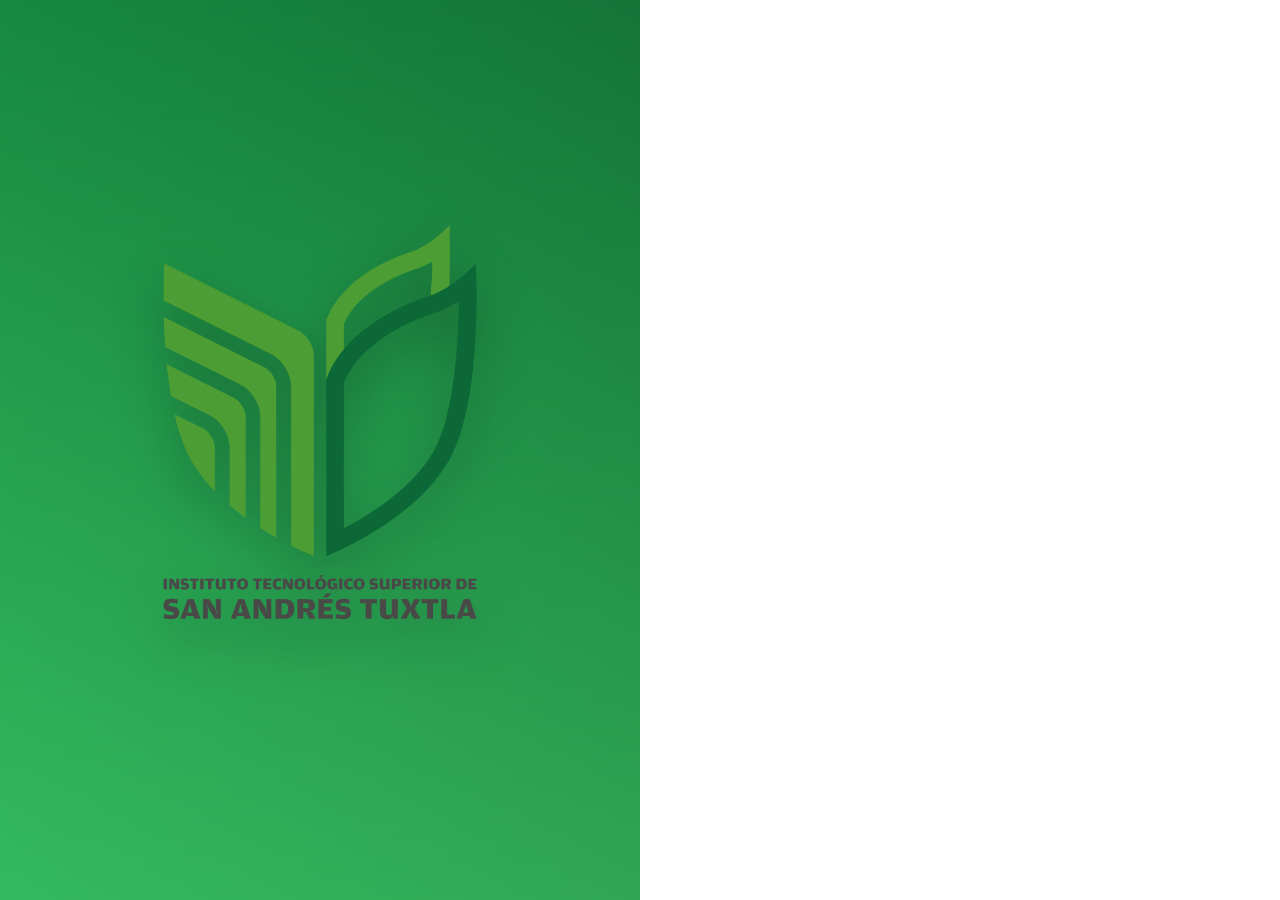
==== commit 9b332950: "Update login.html" ====
--- a/login.html
+++ b/login.html
@@ -3,19 +3,21 @@
 <head>
     <meta charset="UTF-8">
     <meta name="viewport" content="width=device-width, initial-scale=1.0">
+    <!-- noindex en páginas de autenticación -->
     <meta name="robots" content="noindex, nofollow">
     <meta http-equiv="X-Content-Type-Options" content="nosniff">
     <meta http-equiv="X-Frame-Options" content="SAMEORIGIN">
     <meta http-equiv="Referrer-Policy" content="strict-origin-when-cross-origin">
     <title>Acceso · ITSSAT</title>
     <link rel="icon" type="image/png" href="tec.png">
+    <!-- Font Awesome con SRI -->
     <link rel="stylesheet"
           href="https://cdnjs.cloudflare.com/ajax/libs/font-awesome/6.4.0/css/all.min.css"
           integrity="sha512-iecdLmaskl7CVkqkXNQ/ZH/XLlvWZOJyj7Yy7tcenmpD1ypASozpmT/E0iPtmFIB46ZmdtAc9eNBvH0H/ZpiBw=="
           crossorigin="anonymous" referrerpolicy="no-referrer">
-    <link rel="stylesheet" href="style_componentes.css">
-    <link rel="stylesheet" href="style_login.css">
-    <link rel="stylesheet" href="style_animaciones.css">
+    <link rel="stylesheet" href="componentes.css">
+    <link rel="stylesheet" href="login.css">
+    <link rel="stylesheet" href="animaciones.css">
 </head>
 <body>
 
@@ -31,8 +33,8 @@
              alt="Logo del Instituto Tecnológico Superior de Santiago Tuxtla"
              width="120" height="130">
         <div class="bienvenida">
-            <h1 id="tituloRol">Bienvenido</h1>
-            <p id="subtituloRol"></p>
+            <h1 id="tituloBienvenida"></h1>
+            <p  id="subtituloBienvenida"></p>
         </div>
     </div>
 
@@ -41,13 +43,15 @@
         <div class="form-container">
 
             <!-- FORMULARIO 1: LOGIN -->
-            <div id="loginForm" class="form-section active" role="region" aria-label="Iniciar sesión">
+            <div id="loginForm" class="form-section" role="region" aria-label="Iniciar sesión">
                 <div class="form-header">
                     <div class="icon-header" aria-hidden="true"><i class="fas fa-circle-user"></i></div>
                     <h2>Iniciar Sesión</h2>
                 </div>
-                <div id="loginForm" class="form-section active">
                 <form id="formLogin" novalidate autocomplete="on">
+                    <input type="hidden" name="accion"     value="login">
+                    <input type="hidden" name="csrf_token" id="csrfLogin">
+
                     <div class="form-group">
                         <label for="correo" class="sr-only">Correo electrónico</label>
                         <span class="icon" aria-hidden="true">📧</span>
@@ -66,7 +70,7 @@
                         <button type="button" class="toggle-password" id="togglePasswordBtn"
                                 aria-label="Mostrar u ocultar contraseña">👁️</button>
                     </div>
-                    <div class="btn-group">
+                    <div class="btn-group btn-group-margin">
                         <button type="submit" id="loginBtn" class="btn-login btn-verde-login">Iniciar Sesión</button>
                     </div>
                     <div class="separador"></div>
@@ -74,7 +78,6 @@
                         <button type="button" class="btn-login btn-red-login" id="irRecuperacionBtn">¿Olvidé mi Contraseña?</button>
                     </div>
                 </form>
-                </div>
             </div>
 
             <!-- FORMULARIO 2: RECUPERACIÓN PASO 1 -->
@@ -85,6 +88,9 @@
                 </div>
                 <p class="recovery-subtitle">Ingresa tu correo para identificarte</p>
                 <form id="formRecuperar" novalidate>
+                    <input type="hidden" name="accion"     value="recuperar_paso1">
+                    <input type="hidden" name="csrf_token" id="csrfRecuperar">
+
                     <div class="form-group">
                         <label for="correo_recuperar" class="sr-only">Correo electrónico</label>
                         <span class="icon" aria-hidden="true">📧</span>
@@ -93,7 +99,7 @@
                                autocomplete="email"
                                maxlength="100" required>
                     </div>
-                    <div class="btn-group">
+                    <div class="btn-group btn-group-margin">
                         <button type="submit" class="btn-login btn-verde-login">Continuar</button>
                     </div>
                     <div class="separador"></div>
@@ -110,84 +116,17 @@
                     <h2>Verificar Identidad</h2>
                 </div>
                 <p class="recovery-subtitle">Ingresa tus credenciales secretas</p>
-                <form id="formDesafio" novalidate>
-                    <div class="form-group recovery-input-wrap">
-                        <label for="respuesta_0" class="sr-only">Clave secreta 1</label>
-                        <span class="icon" aria-hidden="true">🔑</span>
-                        <input type="password" name="respuestas[]" id="respuesta_0"
-                               placeholder="Clave secreta 1" autocomplete="off" maxlength="20" required>
-                        <button type="button" class="toggle-password"
-                                aria-label="Mostrar clave secreta 1" data-target="respuesta_0">👁️</button>
-                    </div>
-                    <div class="form-group recovery-input-wrap">
-                        <label for="respuesta_1" class="sr-only">Clave secreta 2</label>
-                        <span class="icon" aria-hidden="true">🔑</span>
-                        <input type="password" name="respuestas[]" id="respuesta_1"
-                               placeholder="Clave secreta 2" autocomplete="off" maxlength="20" required>
-                        <button type="button" class="toggle-password"
-                                aria-label="Mostrar clave secreta 2" data-target="respuesta_1">👁️</button>
-                    </div>
-                    <div class="form-group recovery-input-wrap">
-                        <label for="respuesta_2" class="sr-only">Clave secreta 3</label>
-                        <span class="icon" aria-hidden="true">🔑</span>
-                        <input type="password" name="respuestas[]" id="respuesta_2"
-                               placeholder="Clave secreta 3" autocomplete="off" maxlength="20" required>
-                        <button type="button" class="toggle-password"
-                                aria-label="Mostrar clave secreta 3" data-target="respuesta_2">👁️</button>
-                    </div>
-                    <div class="btn-group">
-                        <button type="submit" class="btn-login btn-verde-login">Verificar</button>
-                    </div>
-                    <div class="separador"></div>
-                    <div class="btn-group">
-                        <button type="button" class="btn-login btn-red-login" id="cancelarDesafioBtn">Cancelar</button>
-                    </div>
-                </form>
+
+                <!-- Contenido dinámico: se llena con JS si hay sesión activa -->
+                <div id="challengeFormContent">
+                    <!-- Si hay sesión de recuperación, JS inyecta el form; si no, muestra mensaje expirado -->
+                </div>
             </div>
 
             <!-- FORMULARIO 4: NUEVA CONTRASEÑA (paso 3) -->
             <div id="resetPassForm" class="form-section" role="region" aria-label="Nueva contraseña">
-                <div class="form-header">
-                    <div class="icon-header" aria-hidden="true"><i class="fas fa-lock-open"></i></div>
-                    <h2>Nueva Contraseña</h2>
-                </div>
-                <form id="formNuevaPass" novalidate>
-                    <div class="form-group">
-                        <label for="nueva_password" class="sr-only">Nueva contraseña</label>
-                        <span class="icon" aria-hidden="true">🔒</span>
-                        <input type="password" id="nueva_password" name="nueva_password"
-                               placeholder="Nueva contraseña"
-                               autocomplete="new-password"
-                               maxlength="20" required>
-                        <button type="button" class="toggle-password" id="toggleNuevaBtn"
-                                aria-label="Mostrar nueva contraseña">👁️</button>
-                    </div>
-                    <div class="pass-strength"
-                         role="progressbar" aria-label="Fortaleza de contraseña"
-                         aria-valuenow="0" aria-valuemin="0" aria-valuemax="100">
-                        <div class="pass-strength-fill" id="passStrengthFill2"></div>
-                    </div>
-                    <span class="pass-hint" id="passStrengthLabel2" aria-live="polite">
-                        Escribe para ver la fortaleza
-                    </span>
-                    <div class="form-group">
-                        <label for="repetir_password" class="sr-only">Repite la contraseña</label>
-                        <span class="icon" aria-hidden="true">🔒</span>
-                        <input type="password" id="repetir_password" name="repetir_password"
-                               placeholder="Repite la contraseña"
-                               autocomplete="new-password"
-                               maxlength="20" required>
-                        <button type="button" class="toggle-password" id="toggleRepetirBtn"
-                                aria-label="Mostrar repetición de contraseña">👁️</button>
-                    </div>
-                    <p id="msg-pass" class="msg-pass msg-pass--hidden" aria-live="polite" role="alert"></p>
-                    <div class="btn-group">
-                        <button type="submit" id="btnGuardarPass" class="btn-login btn-verde-login" disabled>Confirmar</button>
-                    </div>
-                </form>
-                <div class="separador"></div>
-                <div class="btn-group">
-                    <button type="button" class="btn-login btn-red-login" id="cancelarResetBtn">Cancelar</button>
+                <div id="resetPassFormContent">
+                    <!-- Si hay sesión de restablecimiento, JS inyecta el form; si no, muestra mensaje expirado -->
                 </div>
             </div>
 
@@ -195,8 +134,12 @@
     </div>
 
 <!-- MODAL UNIVERSAL -->
-    <div class="modal-overlay" id="modalOverlay" role="dialog" aria-modal="true"
-         aria-labelledby="modalTitle" aria-describedby="modalText">
+    <div class="modal-overlay"
+         id="modalOverlay"
+         role="dialog"
+         aria-modal="true"
+         aria-labelledby="modalTitle"
+         aria-describedby="modalText">
         <div class="modal-content" id="modalContent">
             <i   class="modal-icon"    id="modalIcon"    aria-hidden="true"></i>
             <div class="modal-title"   id="modalTitle"   tabindex="-1"></div>
@@ -205,217 +148,8 @@
         </div>
     </div>
 
-    <script src="componentes.js"></script>
-    <script src="login.js"></script>
-    <script>
-        /* ── CONFIGURACIÓN ── */
-        /* IMPORTANTE: cambia esta URL por la de tu Byet Host cuando la tengas */
-        var API_URL = 'https://serviciosocial.byethost11.com/login.html';
-
-        /* Detectar rol desde la URL: login.html?role=administrador */
-        var ROLES_INFO = {
-            administrador: { titulo: '¡Bienvenido Administrador!',  subtitulo: 'Accede con tu usuario para consultar y administrar la base de datos' },
-            personal:      { titulo: '¡Bienvenido Personal!',       subtitulo: 'Gestiona estudiantes, horas, reportes y más' },
-            estudiante:    { titulo: '¡Bienvenido Estudiante!',      subtitulo: 'Consulta tu avance, horas y reportes de servicio social' }
-        };
-
-        var params = new URLSearchParams(location.search);
-        var role   = params.get('role') || '';
-
-        if (!ROLES_INFO[role]) {
-            location.replace('index.html');
-        } else {
-            document.getElementById('tituloRol').textContent   = ROLES_INFO[role].titulo;
-            document.getElementById('subtituloRol').textContent = ROLES_INFO[role].subtitulo;
-        }
-
-        /* ── CSRF: obtener token del backend al cargar ── */
-        var csrfToken = '';
-        fetch(API_URL + '?accion=csrf&role=' + encodeURIComponent(role))
-            .then(function(r){ return r.json(); })
-            .then(function(d){ csrfToken = d.csrf_token || ''; })
-            .catch(function(){ csrfToken = ''; });
-
-        /* ── HELPERS ── */
-        function mostrarSolo(el) {
-            ['loginForm','recoveryForm','challengeForm','resetPassForm'].forEach(function(id){
-                var f = document.getElementById(id);
-                if (f) f.classList.remove('active');
-            });
-            if (el) {
-                el.classList.add('active');
-                var primer = el.querySelector('input, button');
-                if (primer) primer.focus();
-            }
-        }
-
-        function apiPost(data) {
-            data.role       = role;
-            data.csrf_token = csrfToken;
-            return fetch(API_URL, {
-                method:      'POST',
-                credentials: 'include',
-                headers:     { 'Content-Type': 'application/json' },
-                body:        JSON.stringify(data)
-            }).then(function(r){ return r.json(); });
-        }
-
-        /* ── INICIALIZACIÓN ── */
-        initPreloader();
-        initModal();
-        initLogin({
-            campoLogin:      'correo',
-            validarCorreo:   true,
-            campoRecuperar:  'correo_recuperar',
-            validarCorreoRec: true,
-            txtIniciando:    'Iniciando...',
-            txtRecuperando:  'Recuperando...'
-        });
-
-        /* Toggle contraseñas */
-        document.getElementById('togglePasswordBtn').addEventListener('click', function(){
-            togglePassword('password', this);
-        });
-        document.querySelectorAll('#challengeForm .toggle-password').forEach(function(btn){
-            btn.addEventListener('click', function(){ togglePassword(this.dataset.target, this); });
-        });
-        var tnb = document.getElementById('toggleNuevaBtn');
-        var trb = document.getElementById('toggleRepetirBtn');
-        if (tnb) tnb.addEventListener('click', function(){ togglePassword('nueva_password',   this); });
-        if (trb) trb.addEventListener('click', function(){ togglePassword('repetir_password', this); });
-
-        /* Navegación entre formularios */
-        document.getElementById('irRecuperacionBtn').addEventListener('click', function(){
-            mostrarSolo(document.getElementById('recoveryForm'));
-        });
-        document.getElementById('irLoginBtn').addEventListener('click', function(){
-            mostrarSolo(document.getElementById('loginForm'));
-        });
-        document.getElementById('cancelarDesafioBtn').addEventListener('click', function(){
-            apiPost({ accion: 'cancelar_restablecer' }).finally(function(){
-                mostrarSolo(document.getElementById('loginForm'));
-            });
-        });
-        document.getElementById('cancelarResetBtn').addEventListener('click', function(){
-            apiPost({ accion: 'cancelar_restablecer' }).finally(function(){
-                mostrarSolo(document.getElementById('loginForm'));
-            });
-        });
-
-        /* ── SUBMIT LOGIN ── */
-        document.getElementById('formLogin').addEventListener('submit', function(e){
-            e.preventDefault();
-            var correo   = document.getElementById('correo').value.trim();
-            var password = document.getElementById('password').value;
-            if (!correo || !password) { modalError('Error', 'Complete todos los campos'); return; }
-            var btn = this.querySelector('button[type="submit"]');
-            btn.disabled = true; btn.textContent = 'Iniciando...';
-
-            apiPost({ accion: 'login', correo: correo, password: password })
-                .then(function(d){
-                    if (d.ok) {
-                        location.href = d.redirect || 'menu.html';
-                    } else {
-                        modalError('Error', d.msg || 'Correo o contraseña incorrectos.');
-                        btn.disabled = false; btn.textContent = 'Iniciar Sesión';
-                    }
-                })
-                .catch(function(){
-                    modalError('Error', 'No se pudo conectar. Intente más tarde.');
-                    btn.disabled = false; btn.textContent = 'Iniciar Sesión';
-                });
-        });
-
-        /* ── SUBMIT RECUPERAR PASO 1 ── */
-        document.getElementById('formRecuperar').addEventListener('submit', function(e){
-            e.preventDefault();
-            var correo = document.getElementById('correo_recuperar').value.trim();
-            if (!correo) { modalError('Error', 'Ingrese su correo'); return; }
-            var btn = this.querySelector('button[type="submit"]');
-            btn.disabled = true; btn.textContent = 'Verificando...';
-
-            apiPost({ accion: 'recuperar_paso1', correo_recuperar: correo })
-                .then(function(d){
-                    if (d.ok) {
-                        mostrarSolo(document.getElementById('challengeForm'));
-                        modalWarning('Verifica tu identidad',
-                            'Escribe tus 3 respuestas en orden, tal como las registraste.');
-                    } else {
-                        modalError('Error', d.msg || 'No se pudo procesar.');
-                    }
-                    btn.disabled = false; btn.textContent = 'Continuar';
-                })
-                .catch(function(){
-                    modalError('Error', 'No se pudo conectar.');
-                    btn.disabled = false; btn.textContent = 'Continuar';
-                });
-        });
-
-        /* ── SUBMIT DESAFÍO PASO 2 ── */
-        document.getElementById('formDesafio').addEventListener('submit', function(e){
-            e.preventDefault();
-            var r0 = document.getElementById('respuesta_0').value;
-            var r1 = document.getElementById('respuesta_1').value;
-            var r2 = document.getElementById('respuesta_2').value;
-            var btn = this.querySelector('button[type="submit"]');
-            btn.disabled = true; btn.textContent = 'Verificando...';
-
-            apiPost({ accion: 'recuperar_paso2', respuestas: [r0, r1, r2] })
-                .then(function(d){
-                    if (d.ok) {
-                        mostrarSolo(document.getElementById('resetPassForm'));
-                        modalWarning('Nueva contraseña',
-                            'Mínimo 8 y máximo 20 caracteres.');
-                    } else {
-                        modalError('Error', d.msg || 'Respuestas incorrectas.');
-                    }
-                    btn.disabled = false; btn.textContent = 'Verificar';
-                })
-                .catch(function(){
-                    modalError('Error', 'No se pudo conectar.');
-                    btn.disabled = false; btn.textContent = 'Verificar';
-                });
-        });
-
-        /* ── SUBMIT NUEVA CONTRASEÑA PASO 3 ── */
-        document.getElementById('formNuevaPass').addEventListener('submit', function(e){
-            e.preventDefault();
-            var nueva   = document.getElementById('nueva_password').value;
-            var repetir = document.getElementById('repetir_password').value;
-            if (nueva !== repetir) { modalError('Error', 'Las contraseñas no coinciden'); return; }
-            if (nueva.length < 8)  { modalError('Error', 'Mínimo 8 caracteres'); return; }
-            var btn = document.getElementById('btnGuardarPass');
-            btn.disabled = true; btn.textContent = 'Guardando...';
-
-            apiPost({ accion: 'restablecer_password', nueva_password: nueva, repetir_password: repetir })
-                .then(function(d){
-                    if (d.ok) {
-                        modalSuccess('¡Listo!', d.msg || 'Contraseña actualizada.', function(){
-                            mostrarSolo(document.getElementById('loginForm'));
-                        });
-                    } else {
-                        modalError('Error', d.msg || 'No se pudo guardar.');
-                        btn.disabled = false; btn.textContent = 'Confirmar';
-                    }
-                })
-                .catch(function(){
-                    modalError('Error', 'No se pudo conectar.');
-                    btn.disabled = false; btn.textContent = 'Confirmar';
-                });
-        });
-
-        /* Medidor fortaleza contraseña */
-        if (typeof initPasswordMatch === 'function') {
-            initPasswordMatch({
-                inputNuevaId:   'nueva_password',
-                inputRepetirId: 'repetir_password',
-                btnGuardarId:   'btnGuardarPass',
-                msgId:          'msg-pass',
-                fillId:         'passStrengthFill2',
-                labelId:        'passStrengthLabel2',
-                maxLen:         20,
-            });
-        }
-    </script>
+    <script src="componentes.js" defer></script>
+    <script src="login.js"       defer></script>
+    <script src="login-init.js"  defer></script>
 </body>
 </html>
--- a/login.css
+++ b/login.css
@@ -0,0 +1,441 @@
+/* <--- RESET Y CONFIGURACIÓN GENERAL ---> */
+* {
+    margin: 0;
+    padding: 0;
+    box-sizing: border-box;
+}
+
+body {
+    font-family: 'Inter', -apple-system, BlinkMacSystemFont, 'Segoe UI', Roboto, sans-serif;
+    display: flex;
+    min-height: 100vh;
+    overflow-y: auto;
+}
+
+/* <--- CONTENEDOR IZQUIERDO ---> */
+.container-bienvenido {
+    flex: 1;
+    background: linear-gradient(135deg, #22c55e 0%, #15803d 100%);
+    display: flex;
+    flex-direction: column;
+    align-items: center;
+    justify-content: center;
+    padding: 3rem;
+    position: relative;
+    overflow: hidden;
+    
+}
+
+.container-bienvenido::before {
+    content: '';
+    position: absolute;
+    top: 0;
+    left: 0;
+    right: 0;
+    bottom: 0;
+    background: url('data:image/svg+xml,<svg xmlns="http://www.w3.org/2000/svg" viewBox="0 0 100 100"><defs><pattern id="grain" patternUnits="userSpaceOnUse" width="100" height="100"><circle cx="25" cy="25" r="1" fill="rgba(255,255,255,0.1)"/><circle cx="75" cy="75" r="1" fill="rgba(255,255,255,0.05)"/><circle cx="50" cy="10" r="0.5" fill="rgba(255,255,255,0.1)"/></pattern></defs><rect width="100" height="100" fill="url(%23grain)"/></svg>');
+    opacity: 0.3;
+    animation: subtleFloat 20s ease-in-out infinite;
+    border-image:fill 0 linear-gradient(#000000, #6dff8d);
+    
+}
+
+.logo {
+    width: 400px;
+    height: auto;
+    margin-bottom: 2rem;
+    position: relative;
+    z-index: 2;
+    animation: fadeInUp 1s ease;
+    cursor: pointer;
+    transition: transform 0.4s ease-out, filter 0.4s ease-out;
+
+    filter: drop-shadow(0 20px 25px rgba(0, 0, 0, 0.25));
+}
+
+.logo::before {
+    content: '';
+    position: absolute;
+    inset: -30px;
+    z-index: -1;
+    filter: blur(20px);
+}
+
+.logo:hover {
+    transform: scale(1.05);
+    filter: drop-shadow(0 30px 40px rgba(0, 0, 0, 0.35));
+}
+
+.bienvenida {
+    text-align: center;
+    color: white;
+    position: relative;
+    z-index: 2;
+    animation: fadeInUp 1s ease;
+}
+
+.bienvenida h1 {
+    font-size: clamp(2rem, 4vw, 3rem);
+    font-weight: 800;
+    margin-bottom: 1.5rem;
+    line-height: 1.2;
+    text-shadow: 0 4px 12px rgba(0,0,0,0.1);
+    animation: fadeInUp 1s ease 0.2s backwards;
+}
+
+.bienvenida p {
+    font-size: clamp(1rem, 2vw, 1.25rem);
+    opacity: 0.95;
+    line-height: 1.6;
+    font-weight: 400;
+    animation: fadeInUp 1s ease 0.4s backwards;
+}
+
+/* <--- CONTENEDOR DERECHO ---> */
+.container-derecho {
+    flex: 1;
+    background: #ffffff;
+    display: flex;
+    align-items: center;
+    justify-content: center;
+    padding: 3rem;
+}
+
+.form-container {
+    width: 100%;
+    max-width: 450px;
+    animation: fadeIn 1.2s ease;
+}
+
+.form-section {
+    background: white;
+    padding: 2.5rem;
+    border-radius: 5px;
+    box-shadow: 0 20px 60px rgba(0,0,0,0.08);
+    border: 1px solid #f0f0f0;
+    display: none;
+    gap: 1rem;
+    animation: scaleIn 0.4s ease;
+}
+
+.form-section.active {
+    display: block;
+}
+
+/* <--- ENCABEZADO Y CAMPOS ---> */
+.form-header {
+    text-align: center;
+}
+
+.icon-header {
+    display: flex;
+    align-items: center;
+    justify-content: center;
+    width: 60px;
+    height: 60px;
+    background: linear-gradient(135deg, #15803d 0%, #166534 100%);
+    border-radius: 50%;
+    color: white;
+    font-size: 25px;
+    margin: 0 auto 1.5rem;
+    animation: fadeInDown 0.6s ease;
+    box-shadow: 0 4px 15px rgba(21, 128, 61, 0.3);
+}
+
+.form-header h2 {
+    font-size: 2rem;
+    font-weight: 700;
+    color: #15803d;
+    animation: fadeInDown 0.6s ease;
+    margin-bottom: 1rem;
+}
+
+.recovery-subtitle {
+    color: #15803d;
+    font-size: clamp(0.875rem, 1.5vw, 1rem);
+    font-weight: 600;
+    text-align: center;
+    animation: fadeInUp 0.6s ease 0.3s backwards;
+}
+
+.form-group {
+    position: relative;
+    margin-top: 1.5rem;
+    animation: slideInLeft 0.5s ease backwards;
+}
+
+.form-group:nth-child(2) { animation-delay: 0.1s; }
+.form-group:nth-child(3) { animation-delay: 0.2s; }
+.form-group:nth-child(4) { animation-delay: 0.3s; }
+
+.form-group .icon {
+    position: absolute;
+    left: 1.25rem;
+    top: 50%;
+    transform: translateY(-50%);
+    font-size: 1.25rem;
+    z-index: 1;
+    opacity: 0.7;
+    transition: all 0.3s ease;
+}
+
+.form-group:focus-within .icon {
+    color: #22c55e;
+    opacity: 1;
+    transform: translateY(-60%) scale(1.15);
+}
+
+.form-group input {
+    width: 100%;
+    padding: 1rem 1rem 1rem 3.5rem;
+    border: 2px solid #e5e7eb;
+    border-radius: 6px;
+    font-size: 1rem;
+    transition: all 0.3s ease;
+    background: #f9fafb;
+}
+
+.form-group input:focus {
+    outline: none;
+    border-color: #22c55e;
+    background: white;
+    box-shadow: 0 0 0 4px rgba(34, 197, 94, 0.1);
+    transform: translateY(-2px);
+}
+
+.form-group input::placeholder {
+    color: #9ca3af;
+}
+
+/* <--- TOGGLE PASSWORD Y HINT ---> */
+.toggle-password {
+    position: absolute;
+    right: 1rem;
+    top: 50%;
+    transform: translateY(-55%);
+    background: none;
+    border: none;
+    cursor: pointer;
+    font-size: 1.2rem;
+    color: #9ca3af;
+    opacity: 0.8;
+    transition: all 0.3s ease;
+}
+
+.toggle-password:hover {
+    color: #15803d;
+    opacity: 1;
+    transform: translateY(-50%) scale(1.1);
+}
+
+.toggle-password:focus  { outline: none; }
+
+.toggle-password:active {
+    transform: translateY(-50%) scale(0.95);
+}
+
+.hint-box-login {
+    display: none;
+    position: absolute;
+    background: #fff;
+    color: #333;
+    font-size: 0.9rem;
+    padding: 10px 12px;
+    border-radius: 10px;
+    box-shadow: 0 4px 15px rgba(0,0,0,0.15);
+    margin-top: 5px;
+    min-width: 80%;
+    z-index: 10;
+    line-height: 1.4;
+    transition: all 0.3s ease;
+    top: 0%;
+    right: 100%;
+    left: auto;
+    margin-top: 0;
+}
+
+.hint-box-login.show {
+    display: block;
+    opacity: 1;
+    animation: slideInRight 0.3s ease;
+}
+
+.hint-box-login b { color: #15803d; font-weight: 600; }
+.hint-box-login i { color: #6b7280; font-style: italic; }
+
+#passwordHint { min-width: 60%; }
+
+/* <--- BOTONES ---> */
+
+.btn-login {
+    width: 100%;
+    padding: 1rem 2rem;
+    border: none;
+    border-radius: 6px;
+    font-size: 1rem;
+    font-weight: 600;
+    cursor: pointer;
+    transition: all 0.3s ease;
+    text-transform: uppercase;
+    letter-spacing: 0.5px;
+    position: relative;
+    overflow: hidden;
+}
+
+.btn-login::before {
+    content: '';
+    position: absolute;
+    top: 50%;
+    left: 50%;
+    width: 0;
+    height: 0;
+    border-radius: 50%;
+    background: rgba(255, 255, 255, 0.3);
+    transform: translate(-50%, -50%);
+    transition: width 0.6s, height 0.6s;
+}
+
+.btn-login:active::before {
+    width: 300px;
+    height: 300px;
+}
+
+.btn-verde-login {
+    background: linear-gradient(135deg, #22c55e 0%, #15803d 100%);
+    color: white;
+    box-shadow: 0 4px 15px rgba(34, 197, 94, 0.3);
+}
+
+.btn-verde-login:hover {
+    transform: translateY(-2px);
+    box-shadow: 0 8px 25px rgba(34, 197, 94, 0.4);
+}
+
+.btn-verde-login:active { transform: translateY(0); }
+
+.btn-red-login {
+    background: transparent;
+    color: #dc2626;
+    border: 2px solid #dc2626;
+}
+
+.btn-red-login:hover {
+    background: #dc2626;
+    color: white;
+    transform: translateY(-2px);
+    box-shadow: 0 8px 25px rgba(220, 38, 38, 0.3);
+}
+
+.separador {
+    height: 1px;
+    background: linear-gradient(to right, transparent, #e5e7eb, transparent);
+    margin: 1.5rem 0;
+    animation: expandWidth 1s ease;
+}
+
+/* <--- RESPONSIVE ---> */
+@media (max-width: 968px) {
+    body {
+        flex-direction: column;
+    }
+
+    .container-izquierdo {
+        min-height: 25vh;
+        padding: 1.5rem;
+        flex-direction: row;
+        align-items: center;
+        justify-content: center;
+        flex-wrap: wrap;
+    }
+
+    .logo {
+        width: 120px;
+        margin-bottom: 0;
+        margin-right: 1.5rem;
+    }
+
+    .bienvenida {
+        text-align: left;
+        flex: 1;
+        max-width: 90%;
+    }
+
+    .bienvenida h1 {
+        font-size: 1.75rem;
+        margin-bottom: 1rem;
+    }
+
+    .bienvenida p { font-size: 1rem; }
+
+    .container-derecho { padding: 2rem 1.5rem; }
+
+    .form-section { padding: 2rem 1.5rem; }
+
+    .form-header h2 { font-size: 1.5rem; }
+}
+
+
+        @media (max-width: 480px) {
+           body {
+                flex-direction: column;
+            }
+
+            .container-bienvenido {
+                flex: 0 0 auto;
+                height: 12vh;
+                padding: 1rem;
+                flex-direction: row;
+                align-items: center;
+                justify-content: center;
+            }
+
+            .logo {
+                width: 50px;
+                height: auto;
+            }
+
+            .bienvenida {
+                text-align: left;
+                max-width: 100%;
+            }
+
+            .bienvenida h1 {
+                font-size: 1rem;
+                margin-bottom:0.5rem;
+            }
+
+            .bienvenida p {
+                font-size: 0.7rem;
+                font-weight: 400;
+            }
+
+
+            .form-section {
+                padding: 1.5rem;
+            }
+            
+            .hint-box {
+                bottom: 100%;
+                left: 50%;
+                transform: translateX(-50%);
+                margin-bottom: 8px;
+                top: auto;
+                right: auto;
+                margin-top: 0;
+                margin-right: 0;
+              }
+            
+            .btn {
+                padding: 0.875rem 1.5rem;
+                font-size: 0.9rem;
+            }
+            
+            .form-container {
+                margin-bottom: 50px;
+                }
+
+                .custom-modal-content {
+                padding: 1.5rem;
+                max-width: 90%;
+            }
+          }
--- a/animaciones.css
+++ b/animaciones.css
@@ -0,0 +1,285 @@
+/* ============================================================
+   ANIMACIONES GLOBALES
+   ============================================================ */
+
+/* <--- APARECE ---> */
+
+@keyframes fadeIn {
+    from { opacity: 0; }
+    to   { opacity: 1; }
+}
+
+/* <--- DESVANECE ---> */
+
+@keyframes fadeOut {
+    from { opacity: 1; }
+    to   { opacity: 0; }
+}
+
+/* <--- APARECE DESDE ARRIBA ---> */
+
+@keyframes fadeInDown {
+    from { opacity: 0; transform: translateY(-30px); }
+    to   { opacity: 1; transform: translateY(0); }
+}
+
+/* <--- APARECE DESDE ABAJO ---> */
+
+@keyframes fadeInUp {
+    from { opacity: 0; transform: translateY(28px) scale(0.97); }
+    to   { opacity: 1; transform: translateY(0)    scale(1);    }
+}
+
+/* <--- APARECE DESDE LA IZQUIERDA ---> */
+
+@keyframes fadeInLeft {
+    from { opacity: 0; transform: translateX(-24px); }
+    to   { opacity: 1; transform: translateX(0);     }
+}
+
+/* <--- APARECE DESDE LA DERECHA ---> */
+
+@keyframes fadeInRight {
+    from { opacity: 0; transform: translateX(30px); }
+    to   { opacity: 1; transform: translateX(0); }
+}
+
+/* <--- SALIDA CON FADE ---> */
+
+@keyframes fadeOutDown {
+    from { opacity: 1; transform: translateY(0); }
+    to   { opacity: 0; transform: translateY(30px); }
+}
+
+/* <--- DESLIZA HACIA ABAJO ---> */
+
+@keyframes slideDown {
+    from { transform: translateY(-100%); opacity: 0; }
+    to   { transform: translateY(0);     opacity: 1; }
+}
+
+/* <--- DESLIZA HACIA ARRIBA ---> */
+
+@keyframes slideUp {
+    from { transform: translateY(100%); opacity: 0; }
+    to   { transform: translateY(0);    opacity: 1; }
+}
+
+/* <--- ZOOM AL ENTRAR ---> */
+
+@keyframes scaleIn {
+    from { opacity: 0; transform: scale(0.9); }
+    to   { opacity: 1; transform: scale(1); }
+}
+
+/* <--- ZOOM AL SALIR ---> */
+
+@keyframes scaleOut {
+    from { opacity: 1; transform: scale(1); }
+    to   { opacity: 0; transform: scale(0.9); }
+}
+
+/* <--- REBOTE AL ENTRAR ---> */
+
+@keyframes bounceIn {
+    0%   { opacity: 0; transform: scale(0.3) translateY(-50px); }
+    50%  { opacity: 1; transform: scale(1.05); }
+    70%  {             transform: scale(0.95); }
+    100% {             transform: scale(1); }
+}
+
+/* <--- PULSO ---> */
+
+@keyframes pulse {
+    0%, 100% { transform: scale(1); }
+    50%       { transform: scale(1.02); }
+}
+
+/* <--- PULSO DE ÉXITO ---> */
+
+@keyframes successPulse {
+    0%, 100% { transform: scale(1); }
+    25%       { transform: scale(1.2); }
+    50%       { transform: scale(1.1); }
+    75%       { transform: scale(1.15); }
+}
+
+/* <--- PULSO DE ANILLO ---> */
+
+@keyframes pulse-ring {
+    0%, 100% { opacity: 0.35; transform: scale(1);    }
+    50%       { opacity: 0.88; transform: scale(1.05); }
+}
+
+/* <--- PULSO DE ANILLO LENTO ---> */
+
+@keyframes pulse-ring-slow {
+    0%, 100% { opacity: 0.18; transform: scale(1);    }
+    50%       { opacity: 0.55; transform: scale(1.08); }
+}
+
+/* <--- SACUDIDA HORIZONTAL ---> */
+
+@keyframes shake {
+    0%, 100% { transform: translateX(0) rotate(0deg); }
+    25%       { transform: translateX(-5px) rotate(-5deg); }
+    75%       { transform: translateX(5px)  rotate(5deg); }
+}
+
+/* <--- MENEO / WIGGLE ---> */
+
+@keyframes wiggle {
+    0%, 100% { transform: rotate(0deg); }
+    25%       { transform: rotate(-10deg); }
+    75%       { transform: rotate(10deg); }
+}
+
+/* <--- FLOTACIÓN SUAVE ---> */
+
+@keyframes float {
+    0%, 100% { transform: translateY(0); }
+    50%       { transform: translateY(-10px); }
+}
+
+/* <--- FLOTACIÓN SUTIL ---> */
+
+@keyframes subtleFloat {
+    0%, 100% { transform: translateY(0) translateX(0); }
+    50%       { transform: translateY(-5px) translateX(5px); }
+}
+
+/* <--- ROTACIÓN CONTINUA ---> */
+
+@keyframes spin {
+    from { transform: rotate(0deg); }
+    to   { transform: rotate(360deg); }
+}
+
+/* <--- SPINNER EN BOTONES ---> */
+
+@keyframes spin-icon {
+    to { transform: rotate(360deg); }
+}
+
+/* <--- EXPANDE ANCHO ---> */
+
+@keyframes expandWidth {
+    from { transform: scaleX(0); }
+    to   { transform: scaleX(1); }
+}
+
+/* <--- EXPANDE ALTO ---> */
+
+@keyframes expandHeight {
+    from { transform: scaleY(0); }
+    to   { transform: scaleY(1); }
+}
+
+/* <--- PARPADEO ---> */
+
+@keyframes blink {
+    0%, 100% { opacity: 1; }
+    50%       { opacity: 0; }
+}
+
+/* <--- FLOTACIÓN DE AVATAR ---> */
+
+@keyframes float-avatar {
+    0%, 100% { transform: translateY(0px);  }
+    50%       { transform: translateY(-5px); }
+}
+
+/* <--- REBOTE DE ENTRADA ---> */
+
+@keyframes bounce-in {
+    0%   { transform: scale(0.72); opacity: 0; }
+    60%  { transform: scale(1.06); opacity: 1; }
+    80%  { transform: scale(0.97);             }
+    100% { transform: scale(1);                }
+}
+
+/* <--- ENTRADA DE MODAL ---> */
+
+@keyframes modalIn {
+    0%   { transform: scale(0.80) translateY(24px); opacity: 0; }
+    65%  { transform: scale(1.03) translateY(-4px); opacity: 1; }
+    100% { transform: scale(1)    translateY(0);    opacity: 1; }
+}
+
+/* <--- ENTRADA DE OVERLAY ---> */
+
+@keyframes overlayIn {
+    from { opacity: 0; }
+    to   { opacity: 1; }
+}
+
+/* <--- POP DE GUARDADO ---> */
+
+@keyframes saved-pop {
+    0%   { transform: scale(0.6) translateX(-6px); opacity: 0; }
+    70%  { transform: scale(1.1);                  opacity: 1; }
+    100% { transform: scale(1);                    opacity: 1; }
+}
+
+/* <--- RELLENO DE BARRA DE FUERZA ---> */
+
+@keyframes strength-fill {
+    from { transform: scaleX(0); }
+    to   { transform: scaleX(1); }
+}
+
+/* <--- RESPIRACIÓN DE ÍCONO DE ENCABEZADO ---> */
+
+@keyframes header-icon-breathe {
+    0%, 100% { box-shadow: 3px 3px 8px rgba(163,177,198,.50), -2px -2px 5px rgba(255,255,255,.80), 0 3px 10px rgba(34,197,94,.26); }
+    50%       { box-shadow: 4px 4px 12px rgba(163,177,198,.60), -3px -3px 8px rgba(255,255,255,.88), 0 5px 18px rgba(34,197,94,.40); }
+}
+
+/* <--- ENTRADA DE BLOQUE DE PREGUNTA ---> */
+
+@keyframes preg-block-enter {
+    from { opacity: 0; transform: translateX(16px); }
+    to   { opacity: 1; transform: translateX(0);    }
+}
+
+/* <--- CONTEO DE ESTADÍSTICA ---> */
+
+@keyframes stat-count-in {
+    from { opacity: 0; transform: translateY(10px); }
+    to   { opacity: 1; transform: translateY(0);    }
+}
+
+/* <--- DANZA DE BORDE ---> */
+
+@keyframes border-dance {
+    0%, 100% { border-color: rgba(34,197,94,.30); }
+    50%       { border-color: rgba(34,197,94,.65); }
+}
+
+/* <--- REBOTE SCROLL INDICATOR ---> */
+
+@keyframes bounce {
+    0%, 100% { transform: translateX(-50%) translateY(0); }
+    50%       { transform: translateX(-50%) translateY(-10px); }
+}
+
+/* CORRECCIÓN: Se añade slideInRight que era referenciado en style_componentes.css
+   pero no existía en este archivo — causaba animación silenciosa (ningún efecto visible). */
+
+/* <--- DESLIZA DESDE LA DERECHA ---> */
+
+@keyframes slideInRight {
+    from { opacity: 0; transform: translateX(30px); }
+    to   { opacity: 1; transform: translateX(0); }
+}
+
+/* CORRECCIÓN: Se añade modalBounceIn que era referenciado en style_componentes.css
+   apuntando a un @keyframes inexistente. Se define como alias de modalIn. */
+
+/* <--- REBOTE DE MODAL (alias de modalIn) ---> */
+
+@keyframes modalBounceIn {
+    0%   { transform: scale(0.80) translateY(24px); opacity: 0; }
+    65%  { transform: scale(1.03) translateY(-4px); opacity: 1; }
+    100% { transform: scale(1)    translateY(0);    opacity: 1; }
+}
